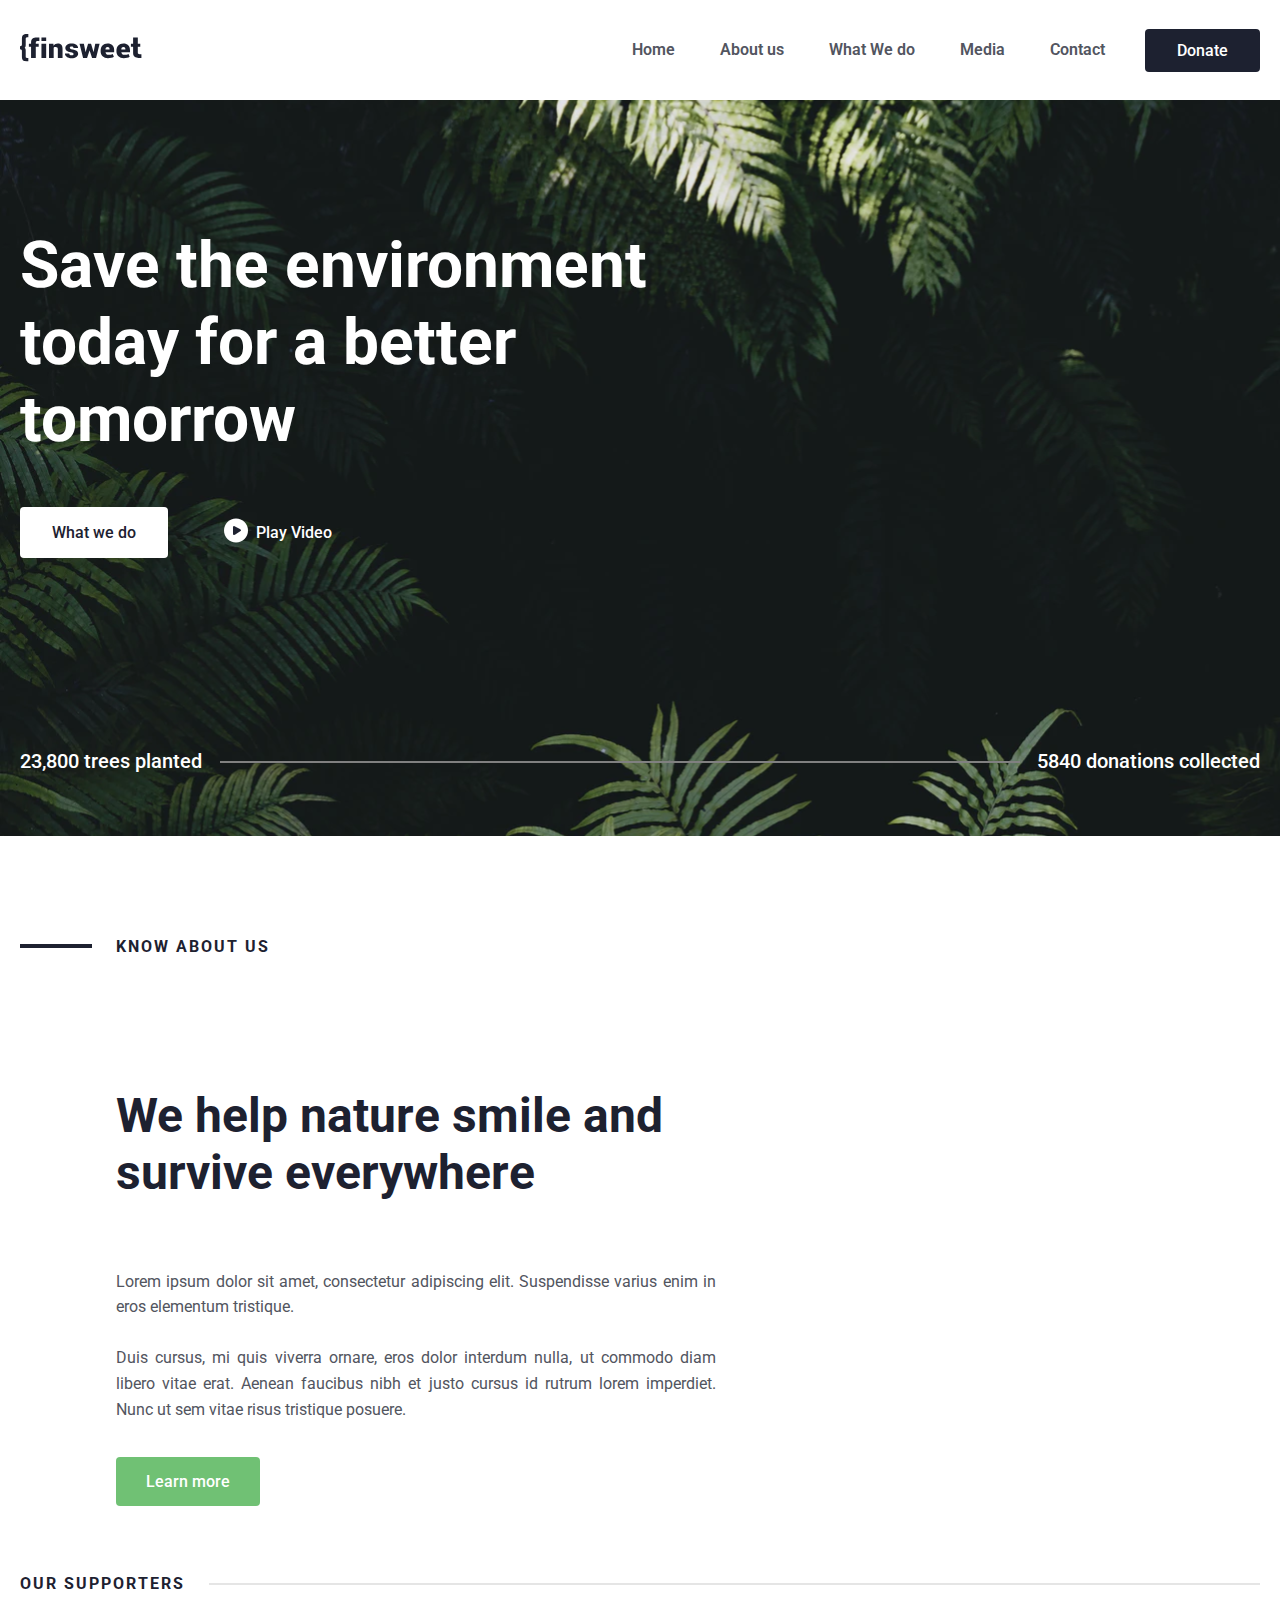
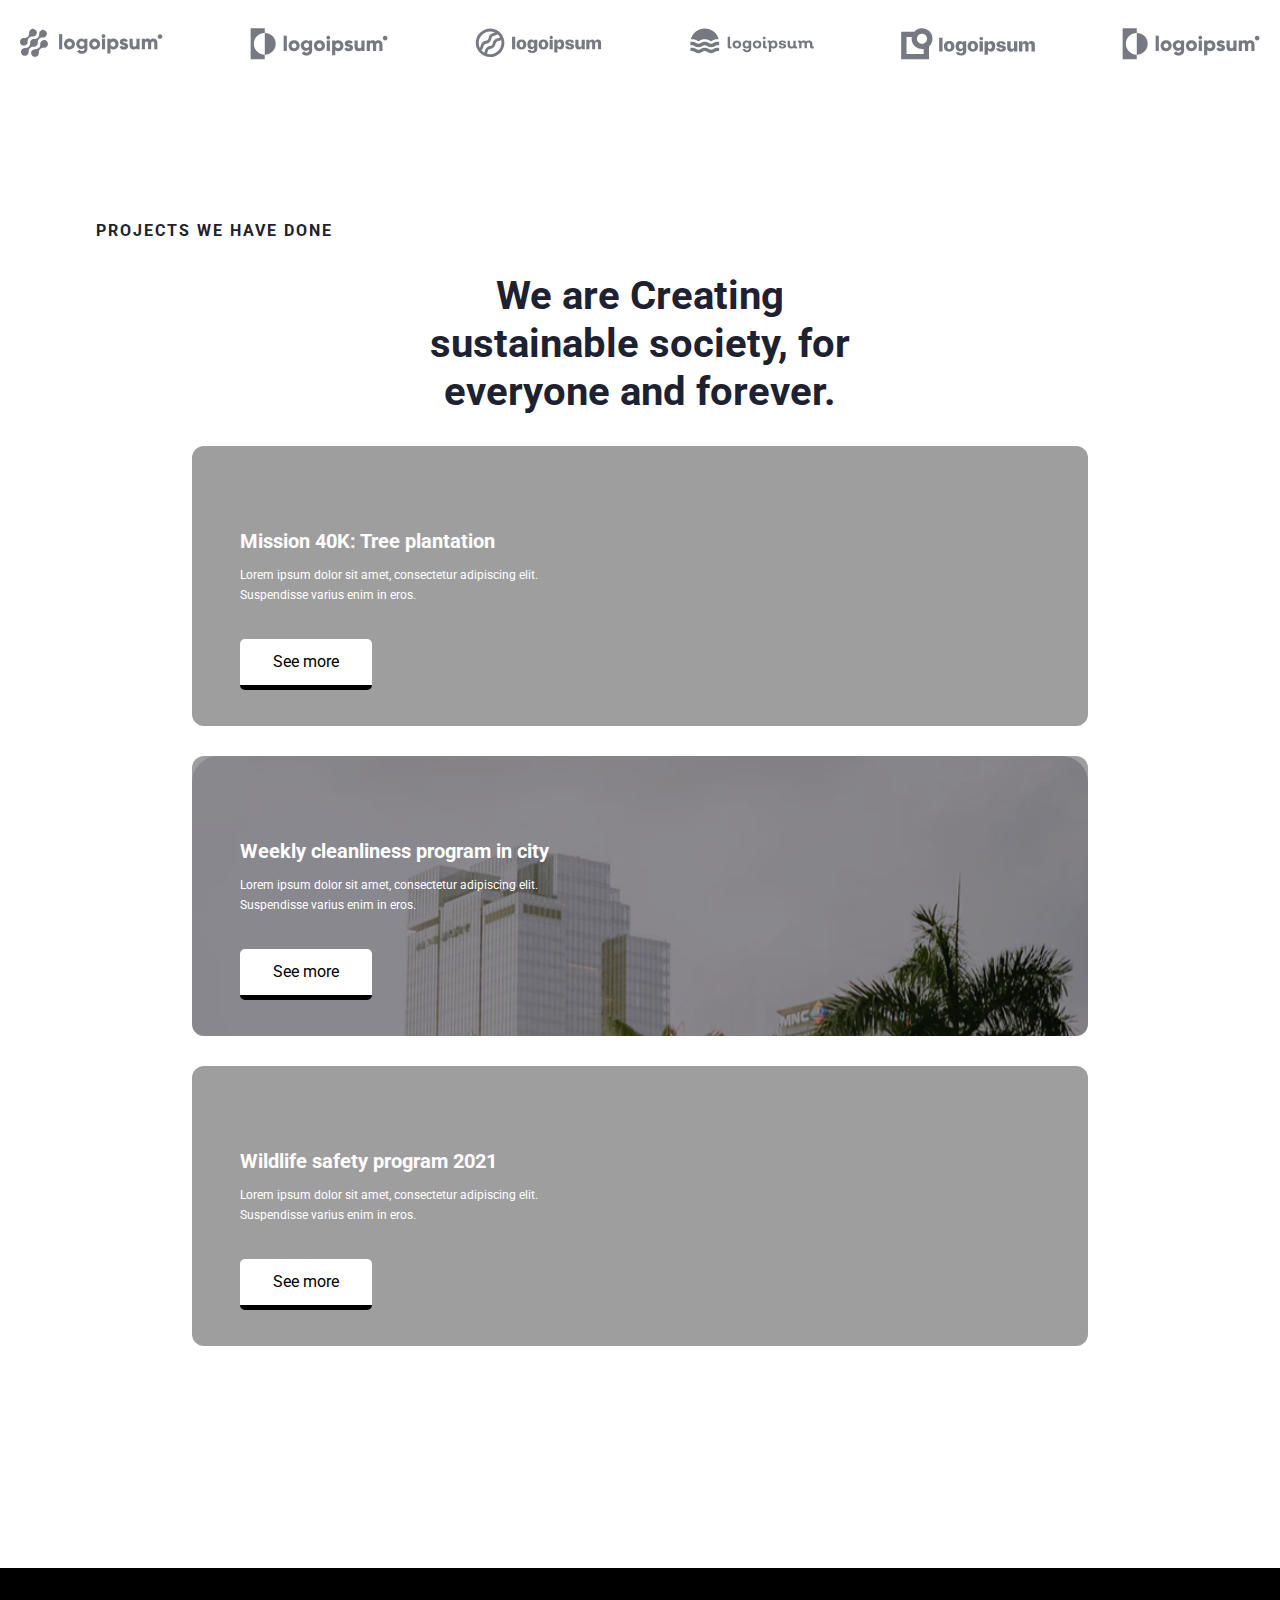
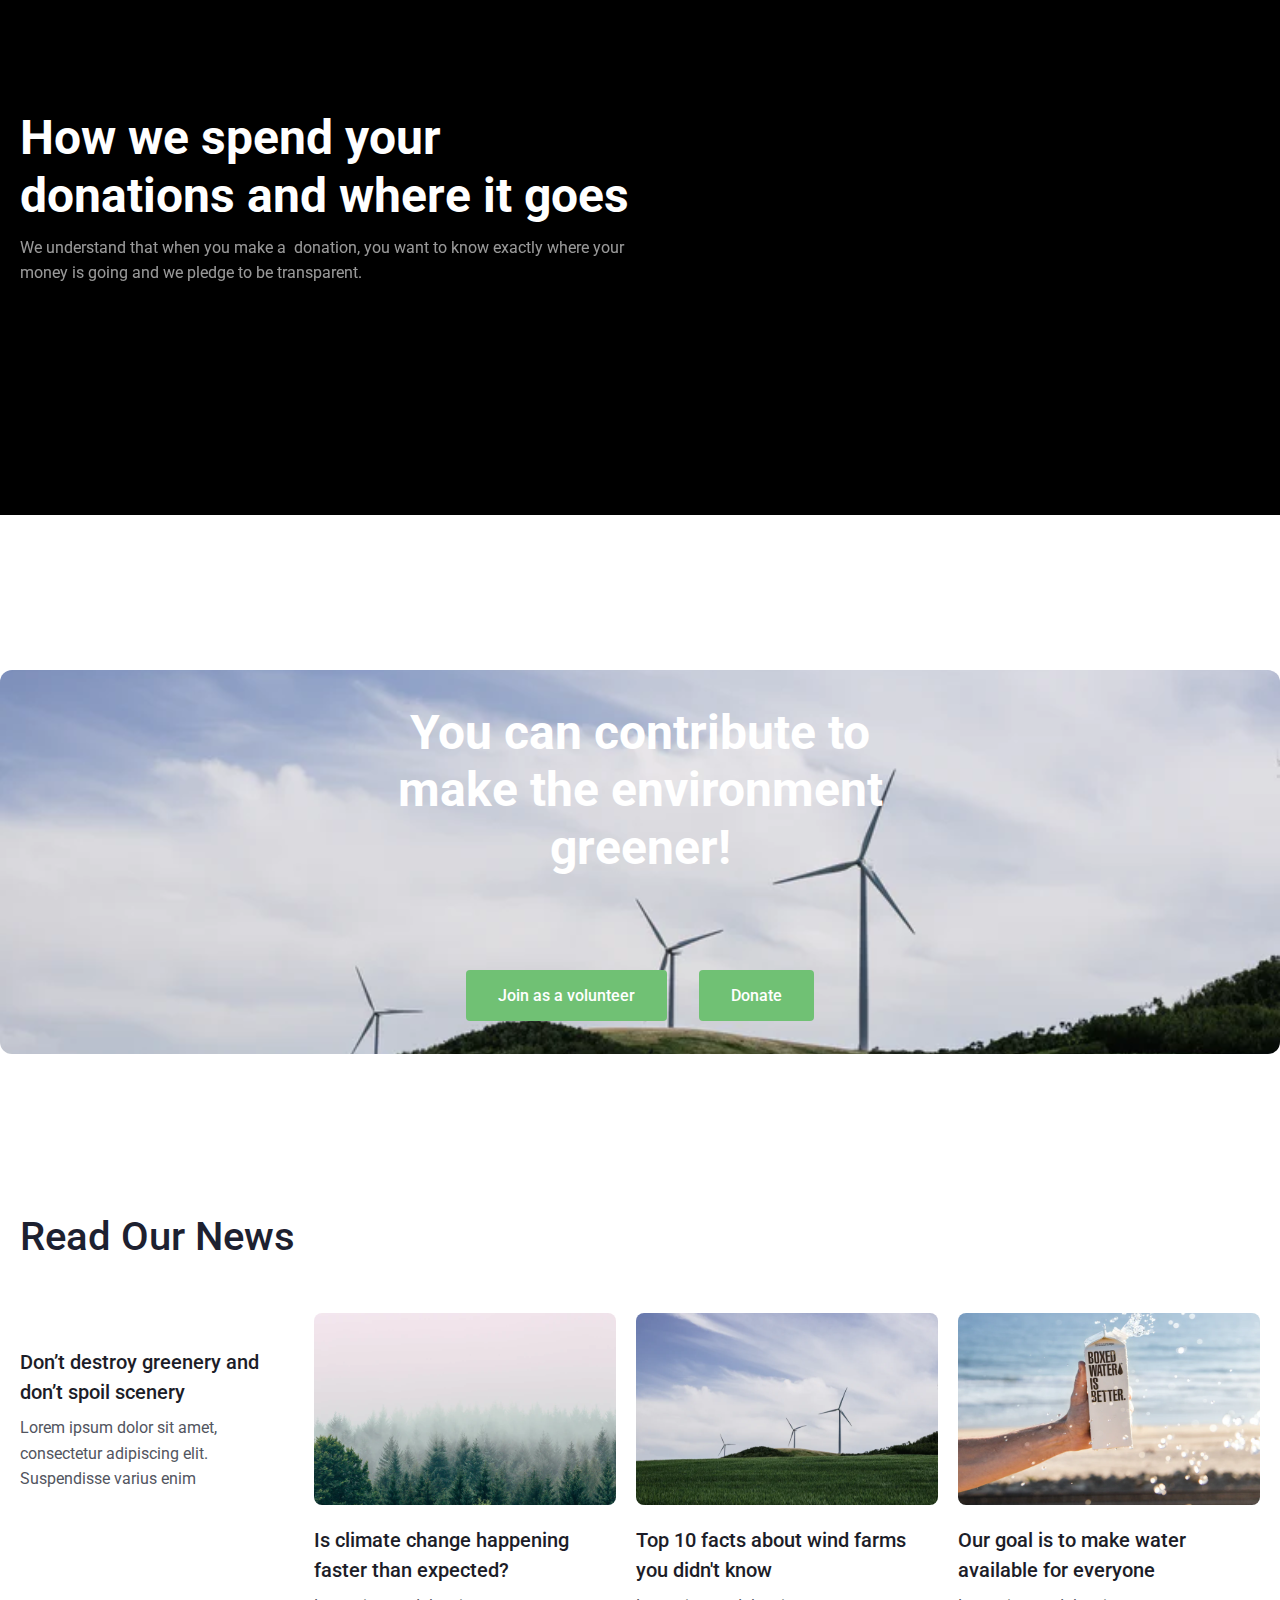
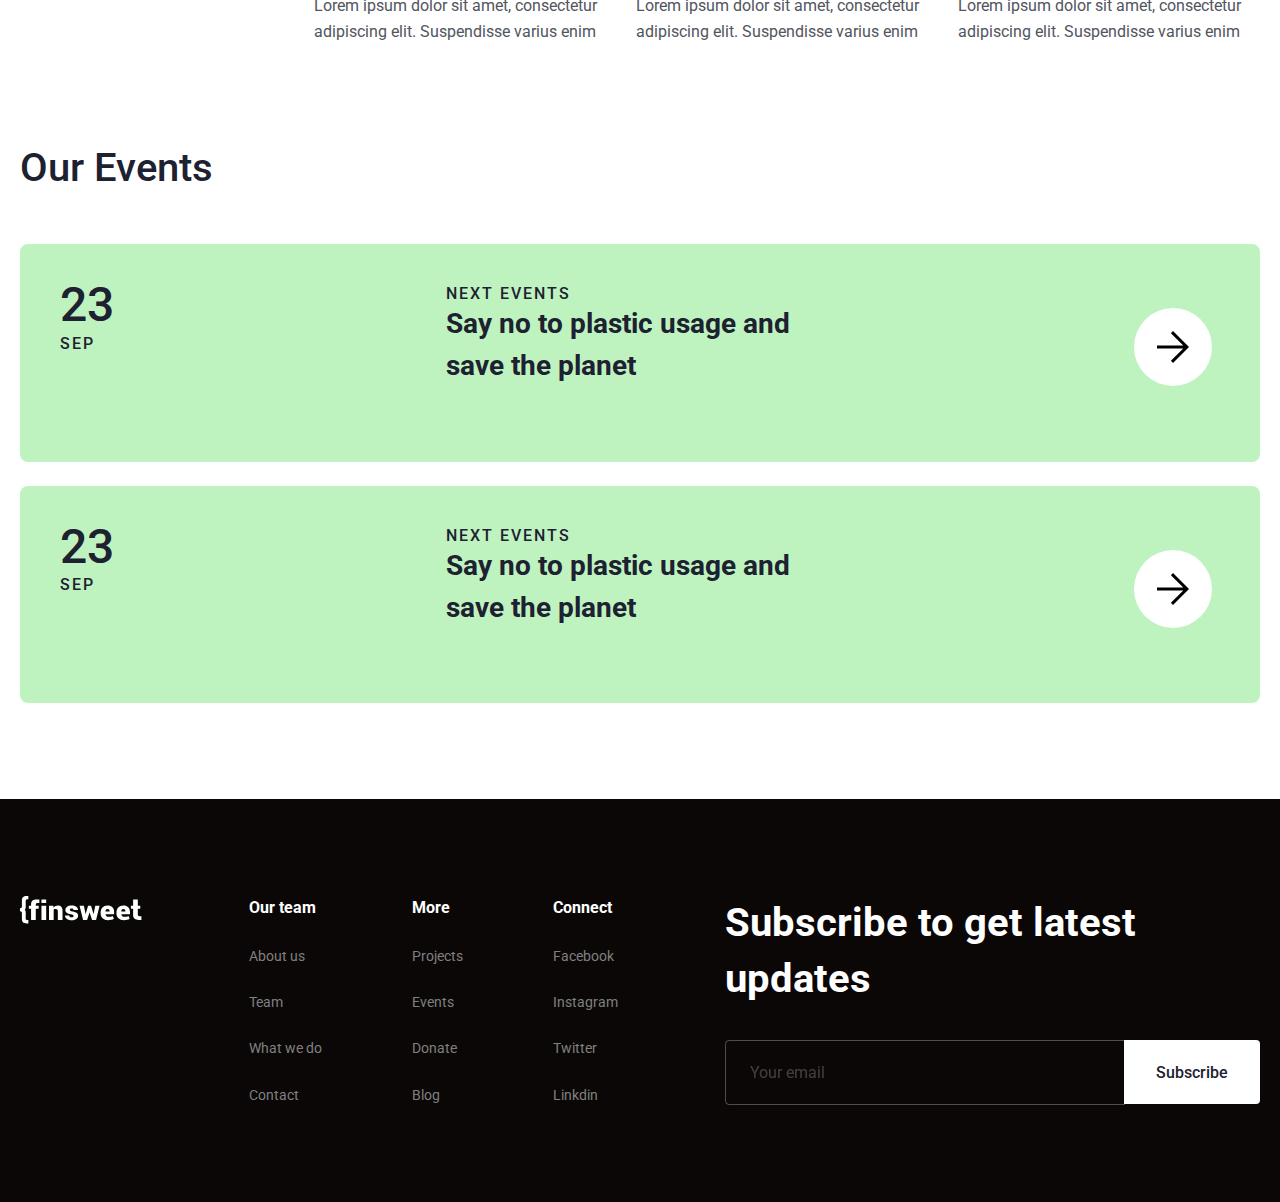
==== index.html @ 625ee437 "container qoshildi" ====
<!DOCTYPE html>
<html lang="en">
  <head>
    <meta charset="UTF-8" />
    <meta http-equiv="X-UA-Compatible" content="IE=edge" />
    <meta name="viewport" content="width=device-width, initial-scale=1.0" />
    <title>Document</title>
    <link rel="stylesheet" href="./css/global.css" />
  </head>
  <body>
    <!-- HEADER START -->
    <!-- NAVIGATION START -->
    <header id="navbar">
      <div class="container navbar--container">
        <div class="nav-left">
          <a href="#">
            <img src="images/home/Logo.svg" alt="" />
          </a>
        </div>
        <div class="nav-right">
          <ul class="menus" id="navbar-responsive">
            <li class="nav-item dropdown">
              <a href="#" class="nav-link">Home</a>
              <div class="dropdown-content-home">
                <ul class="dropdown-ul">
                  <li class="dropdown-li">
                    <a href="#" class="dropdown-link">Know about us</a>
                  </li>
                  <li class="dropdown-li">
                    <a href="#" class="dropdown-link">What we do</a>
                  </li>
                  <li class="dropdown-li">
                    <a href="#" class="dropdown-link">Read our news</a>
                  </li>
                  <li class="dropdown-li">
                    <a href="#" class="dropdown-link">Strategy</a>
                  </li>
                  <li class="dropdown-li">
                    <a href="#" class="dropdown-link">Our events</a>
                  </li>
                </ul>
              </div>
            </li>
            <li class="nav-item dropdownzz">
              <a href="#" class="nav-link">About us</a>
              <div class="dropdown-content-about">
                <ul class="dropdown-ul">
                  <li class="dropdown-li">
                    <a href="#" class="dropdown-link">Know about us</a>
                  </li>
                  <li class="dropdown-li">
                    <a href="#" class="dropdown-link">Recognitions</a>
                  </li>
                  <li class="dropdown-li">
                    <a href="#" class="dropdown-link">Meet our team</a>
                  </li>
                  <li class="dropdown-li">
                    <a href="#" class="dropdown-link">Read our news</a>
                  </li>
                  <li class="dropdown-li">
                    <a href="#" class="dropdown-link">Our events</a>
                  </li>
                </ul>
              </div>
            </li>
            <li class="nav-item dropdown">
              <a href="#" class="nav-link">What We do</a>
              <div class="dropdown-content-whatwedo">
                <ul class="dropdown-ul">
                  <li class="dropdown-li">
                    <a href="#" class="dropdown-link">Know about us</a>
                  </li>
                  <li class="dropdown-li">
                    <a href="#" class="dropdown-link">Environment</a>
                  </li>
                  <li class="dropdown-li">
                    <a href="#" class="dropdown-link">We have done</a>
                  </li>
                  <li class="dropdown-li">
                    <a href="#" class="dropdown-link">Read our news</a>
                  </li>
                  <li class="dropdown-li">
                    <a href="#" class="dropdown-link">Our events</a>
                  </li>
                </ul>
              </div>
            </li>
            <li class="nav-item dropdown">
              <a href="#" class="nav-link">Media</a>
              <div class="dropdown-content-media">
                <ul class="dropdown-ul">
                  <li class="dropdown-li">
                    <a href="#" class="dropdown-link">Know about us</a>
                  </li>
                  <li class="dropdown-li">
                    <a href="#" class="dropdown-link">Top news</a>
                  </li>
                  <li class="dropdown-li">
                    <a href="#" class="dropdown-link">Recent news</a>
                  </li>
                  <li class="dropdown-li">
                    <a href="#" class="dropdown-link">Strategy</a>
                  </li>
                  <li class="dropdown-li">
                    <a href="#" class="dropdown-link">Our events</a>
                  </li>
                </ul>
              </div>
            </li>
            <li class="nav-item dropdown">
              <a href="#" class="nav-link">Contact</a>
              <div class="dropdown-content-contact">
                <ul class="dropdown-ul">
                  <li class="dropdown-li">
                    <a href="#" class="dropdown-link">Lorem.</a>
                  </li>
                  <li class="dropdown-li">
                    <a href="#" class="dropdown-link">Lorem.</a>
                  </li>
                  <li class="dropdown-li">
                    <a href="#" class="dropdown-link">Lorem.</a>
                  </li>
                  <li class="dropdown-li">
                    <a href="#" class="dropdown-link">Lorem.</a>
                  </li>
                </ul>
              </div>
            </li>
            <button id="navbar-close">
              <img
                width="55px"
                src="./images/humburger/navbar-close.svg"
                alt=""
              />
            </button>
          </ul>
          <a href="#" class="nav_btn">Donate</a>
          <button id="navbar-open">
            <img width="40px" src="./images/humburger/humburger.svg" alt="" />
          </button>
        </div>
      </div>
    </header>
    <!-- NAVIGATION END -->
    <!-- HEADER END -->

    <!-- FIRST SECTIOIN START -->
    <section id="top_backround">
      <div class="container">
        <div class="top">
          <div class="top_title main_title">
            <h1>Save the environment today for a better tomorrow</h1>
            <div class="top__button">
              
                <a href="what-we-do.html" class="secondary_btn left_btn" >What we do</a>
              
              <div class="top__right__btn">
                <a href="#play_video"><img src="images/home/play.svg" alt="" /></a>
                <a href="#play_video">Play Video</a>
              </div>
            </div>
          </div>
        </div>
        <div class="top__bottom">
          <h1>23,800 trees planted</h1>
          <div class="bottom_line"></div>
          <h1>5840 donations collected</h1>
        </div>
      </div>
    </section>
    <!-- FIRST SECTIOIN END -->

    <!-- SECOND SECTION START -->
    <section class="section-2" >
      <div class="container sec2-container">
        <div class="know-about-us">
          <div class="know-about-us__content">
            <div class="line"></div>
            <div class="inside-content">
              <p class="top-title line_big">KNOW ABOUT US</p>
              <h1 class="h2_title">
                We help nature smile and survive everywhere
              </h1>
              <p class="lorem-p px_16">
                Lorem ipsum dolor sit amet, consectetur adipiscing elit.
                Suspendisse varius enim in eros elementum tristique.
                <br /><br />
                ‍Duis cursus, mi quis viverra ornare, eros dolor interdum nulla,
                ut commodo diam libero vitae erat. Aenean faucibus nibh et justo
                cursus id rutrum lorem imperdiet. Nunc ut sem vitae risus
                tristique posuere.
              </p>
              <a href="" class="learn-more secondary_btn">Learn more</a>
            </div>
          </div>
          <div class="know-about-us__video">
            <iframe 
              id="play_video"
              src="https://www.youtube.com/embed/AhP5Tg_BLIk"
              title="Amazon Wildlife In 4K - Animals That Call The Jungle Home | Amazon Rainforest | Relaxation Film"
              frameborder="0"
              allow="accelerometer; autoplay; clipboard-write; encrypted-media; gyroscope; picture-in-picture; web-share"
              allowfullscreen
            ></iframe>
          </div>
        </div>
        <div class="supporters">
          <div class="supporters-heading">
            <p class="top-title line_big">our Supporters</p>
            <div class="support-line">
              <div></div>
            </div>
          </div>
          <div class="brands">
            <svg
              width="143"
              height="29"
              viewBox="0 0 143 29"
              fill="none"
              xmlns="http://www.w3.org/2000/svg"
            >
              <g opacity="0.6">
                <path
                  d="M21.3558 13.1385C20.9581 13.5388 20.6535 14.022 20.4638 14.5536C20.274 15.0852 20.2038 15.6521 20.2581 16.2139L20.2392 16.195C20.295 16.8564 20.2058 17.5219 19.978 18.1453C19.7502 18.7686 19.3891 19.3346 18.92 19.8039C18.451 20.2733 17.8852 20.6345 17.2622 20.8624C16.6391 21.0904 15.9739 21.1796 15.3129 21.1237L15.3318 21.1426C14.5411 21.069 13.7469 21.2412 13.0576 21.6356C12.3683 22.0301 11.8173 22.6277 11.4799 23.3469C11.1424 24.0661 11.0349 24.872 11.172 25.6545C11.3091 26.4371 11.6841 27.1584 12.2459 27.7199C12.8076 28.2815 13.5289 28.656 14.3112 28.7924C15.0935 28.9289 15.8989 28.8206 16.6174 28.4823C17.336 28.1441 17.9328 27.5923 18.3264 26.9023C18.7201 26.2123 18.8914 25.4176 18.8171 24.6265L18.8371 24.6454C18.7813 23.9841 18.8704 23.3185 19.0982 22.6952C19.3261 22.0719 19.6871 21.5058 20.1562 21.0365C20.6253 20.5672 21.191 20.206 21.8141 19.978C22.4371 19.7501 23.1023 19.6609 23.7633 19.7167L23.7434 19.6978C24.3893 19.7559 25.0394 19.65 25.6335 19.3898C26.2276 19.1296 26.7464 18.7236 27.1419 18.2094C27.5373 17.6951 27.7967 17.0893 27.8958 16.4481C27.995 15.8069 27.9308 15.1511 27.7091 14.5413C27.4874 13.9316 27.1155 13.3877 26.6278 12.96C26.1401 12.5323 25.5524 12.2348 24.9192 12.0949C24.2859 11.955 23.6276 11.9773 23.0052 12.1597C22.3829 12.3421 21.8166 12.6788 21.359 13.1385H21.3558Z"
                  fill="#1D2130"
                />
                <path
                  d="M13.6137 18.6667L13.5938 18.6478C14.1556 18.7044 14.723 18.6354 15.2549 18.4458C15.7868 18.2562 16.2699 17.9507 16.6694 17.5513C17.0688 17.152 17.3745 16.6689 17.5645 16.1368C17.7544 15.6048 17.8238 15.0372 17.7676 14.4751L17.7875 14.494C17.7317 13.8326 17.8209 13.1671 18.0487 12.5438C18.2765 11.9204 18.6376 11.3544 19.1067 10.8851C19.5757 10.4158 20.1415 10.0545 20.7645 9.82658C21.3876 9.59863 22.0528 9.50945 22.7138 9.56528L22.6939 9.54638C23.4846 9.62068 24.2791 9.44911 24.9688 9.05509C25.6585 8.66106 26.21 8.06375 26.5479 7.34464C26.8859 6.62553 26.9939 5.81962 26.8572 5.03684C26.7205 4.25406 26.3458 3.53251 25.7842 2.97062C25.2226 2.40873 24.5014 2.03385 23.719 1.8971C22.9366 1.76036 22.1311 1.86842 21.4123 2.20654C20.6936 2.54466 20.0966 3.09638 19.7027 3.78644C19.3089 4.47651 19.1374 5.27132 19.2117 6.06248L19.1928 6.04253C19.2488 6.70391 19.1598 7.36955 18.932 7.99296C18.7042 8.61637 18.3432 9.18252 17.8741 9.65186C17.405 10.1212 16.8391 10.4824 16.216 10.7103C15.5929 10.9382 14.9276 11.0272 14.2665 10.9712L14.2854 10.9912C13.7236 10.9345 13.1562 11.0035 12.6243 11.1932C12.0924 11.3828 11.6093 11.6883 11.2098 12.0876C10.8104 12.4869 10.5047 12.9701 10.3147 13.5021C10.1248 14.0341 10.0554 14.6017 10.1116 15.1639L10.0927 15.145C10.1483 15.8063 10.0591 16.4718 9.83118 17.095C9.60328 17.7182 9.24222 18.2842 8.77319 18.7535C8.30416 19.2228 7.73844 19.584 7.11551 19.812C6.49258 20.04 5.82743 20.1293 5.16645 20.0737L5.18534 20.0926C4.39458 20.0183 3.60015 20.1899 2.91043 20.5839C2.2207 20.9779 1.66925 21.5752 1.3313 22.2943C0.993348 23.0134 0.885342 23.8193 1.02202 24.6021C1.15869 25.3849 1.53339 26.1064 2.09501 26.6683C2.65662 27.2302 3.37781 27.6051 4.16021 27.7419C4.94261 27.8786 5.74812 27.7705 6.46688 27.4324C7.18563 27.0943 7.78264 26.5426 8.17648 25.8525C8.57031 25.1625 8.74179 24.3676 8.66753 23.5765L8.68747 23.5954C8.63167 22.934 8.7208 22.2685 8.94864 21.6452C9.17647 21.0218 9.53753 20.4558 10.0066 19.9865C10.4757 19.5172 11.0415 19.1559 11.6645 18.928C12.2875 18.7 12.9527 18.6109 13.6137 18.6667Z"
                  fill="#1D2130"
                />
                <path
                  d="M6.58015 16.5594C6.97793 16.1591 7.28248 15.6759 7.47205 15.1443C7.66163 14.6126 7.73157 14.0457 7.67686 13.4839L7.6968 13.5028C7.64096 12.8413 7.73013 12.1755 7.95809 11.552C8.18605 10.9286 8.54729 10.3624 9.0166 9.89303C9.48591 9.42369 10.052 9.0625 10.6752 8.83469C11.2985 8.60689 11.964 8.51796 12.6252 8.57411L12.6052 8.55521C13.3957 8.6293 14.1898 8.45764 14.8792 8.06364C15.5686 7.66965 16.1198 7.07248 16.4575 6.3536C16.7953 5.63471 16.9032 4.82909 16.7665 4.04661C16.6299 3.26412 16.2553 2.54285 15.6939 1.98116C15.1325 1.41947 14.4115 1.04471 13.6294 0.907975C12.8473 0.77124 12.0421 0.879191 11.3236 1.21711C10.605 1.55502 10.0082 2.10645 9.61437 2.79619C9.22057 3.48594 9.049 4.28043 9.12305 5.07131L9.10416 5.05241C9.15996 5.71375 9.07083 6.37932 8.84299 7.00264C8.61516 7.62596 8.2541 8.19203 7.78503 8.66133C7.31596 9.13064 6.75017 9.49187 6.12715 9.71982C5.50413 9.94776 4.8389 10.0369 4.17788 9.98111L4.19677 10C3.55089 9.94206 2.90084 10.0482 2.30685 10.3085C1.71286 10.5688 1.19416 10.9749 0.79881 11.4892C0.403458 12.0034 0.144249 12.6092 0.0452039 13.2504C-0.0538415 13.8916 0.0104804 14.5474 0.23221 15.1571C0.453939 15.7668 0.825902 16.3106 1.31363 16.7382C1.80136 17.1658 2.38907 17.4633 3.0223 17.6031C3.65553 17.7429 4.3138 17.7206 4.9361 17.5381C5.55841 17.3557 6.12461 17.019 6.58225 16.5594H6.58015Z"
                  fill="#1D2130"
                />
                <path
                  d="M39.09 6.08663H42.2069V21.2623H39.09V6.08663Z"
                  fill="#1D2130"
                />
                <path
                  d="M43.9722 16.0658C43.9678 14.9753 44.2871 13.9079 44.8895 12.999C45.4919 12.0901 46.3504 11.3806 47.3562 10.9602C48.362 10.5398 49.4699 10.4276 50.5395 10.6376C51.6092 10.8477 52.5924 11.3707 53.3648 12.1403C54.1371 12.9099 54.6637 13.8915 54.878 14.9608C55.0923 16.0301 54.9845 17.139 54.5684 18.147C54.1522 19.155 53.4465 20.0167 52.5404 20.6231C51.6344 21.2295 50.5689 21.5531 49.4788 21.5531C48.7553 21.5614 48.0373 21.4253 47.3669 21.1527C46.6965 20.8801 46.0872 20.4766 45.5745 19.9657C45.0618 19.4548 44.656 18.8468 44.3809 18.1772C44.1058 17.5076 43.9668 16.7898 43.9722 16.0658ZM51.8685 16.0658C51.8555 15.5958 51.7043 15.1399 51.4338 14.7554C51.1633 14.3708 50.7854 14.0746 50.3475 13.9036C49.9096 13.7327 49.4311 13.6948 48.9718 13.7945C48.5124 13.8942 48.0927 14.1272 47.7649 14.4643C47.4372 14.8014 47.2161 15.2276 47.1292 15.6898C47.0423 16.152 47.0935 16.6295 47.2764 17.0627C47.4593 17.4959 47.7657 17.8655 48.1575 18.1254C48.5492 18.3853 49.0088 18.5239 49.4788 18.5239C49.8007 18.5325 50.1209 18.4743 50.4192 18.3529C50.7175 18.2315 50.9874 18.0496 51.2119 17.8187C51.4364 17.5877 51.6107 17.3127 51.7237 17.0111C51.8367 16.7094 51.886 16.3875 51.8685 16.0658Z"
                  fill="#1D2130"
                />
                <path
                  d="M67.4082 10.8684V20.7384C67.4082 24.2307 64.6858 25.707 61.9225 25.707C60.9496 25.7798 59.9754 25.5832 59.1068 25.1387C58.2382 24.6941 57.5087 24.0189 56.9983 23.187L59.6577 21.6487C59.8722 22.0824 60.214 22.4401 60.6373 22.6741C61.0606 22.9081 61.5453 23.0072 62.0264 22.9581C62.3339 23.0007 62.647 22.9736 62.9427 22.8788C63.2383 22.784 63.5088 22.6239 63.7342 22.4104C63.9596 22.1968 64.1342 21.9353 64.2449 21.6452C64.3557 21.355 64.3998 21.0437 64.3741 20.7342V19.7839C64.0091 20.2307 63.5445 20.5857 63.0176 20.8204C62.4907 21.0551 61.9161 21.1629 61.34 21.1353C59.9692 21.092 58.669 20.5168 57.7146 19.5313C56.7602 18.5459 56.2265 17.2275 56.2265 15.8553C56.2265 14.4831 56.7602 13.1648 57.7146 12.1793C58.669 11.1939 59.9692 10.6187 61.34 10.5754C61.9161 10.5477 62.4907 10.6556 63.0176 10.8903C63.5445 11.1249 64.0091 11.4799 64.3741 11.9268V10.8663L67.4082 10.8684ZM64.3751 15.8569C64.3961 15.3543 64.2662 14.857 64.0023 14.4289C63.7383 14.0008 63.3523 13.6615 62.894 13.4547C62.4357 13.2479 61.926 13.1831 61.4306 13.2686C60.9351 13.354 60.4766 13.5859 60.1139 13.9343C59.7513 14.2827 59.5012 14.7317 59.3958 15.2236C59.2904 15.7154 59.3345 16.2276 59.5225 16.6941C59.7105 17.1606 60.0337 17.5602 60.4506 17.8414C60.8674 18.1226 61.3589 18.2725 61.8616 18.2719C62.1891 18.2948 62.5178 18.2488 62.8264 18.1368C63.1351 18.0249 63.4169 17.8495 63.6536 17.622C63.8904 17.3945 64.077 17.1199 64.2012 16.8159C64.3255 16.5119 64.3847 16.1852 64.3751 15.8569Z"
                  fill="#1D2130"
                />
                <path
                  d="M69.1734 16.0658C69.169 14.9753 69.4882 13.9079 70.0907 12.999C70.6931 12.0901 71.5516 11.3806 72.5574 10.9602C73.5632 10.5398 74.6711 10.4276 75.7407 10.6376C76.8103 10.8477 77.7936 11.3707 78.5659 12.1403C79.3382 12.9099 79.8649 13.8915 80.0792 14.9608C80.2934 16.0301 80.1857 17.139 79.7695 18.147C79.3534 19.155 78.6476 20.0167 77.7416 20.6231C76.8356 21.2295 75.77 21.5531 74.68 21.5531C73.9564 21.5614 73.2385 21.4253 72.5681 21.1527C71.8977 20.8801 71.2884 20.4766 70.7757 19.9657C70.263 19.4548 69.8572 18.8468 69.5821 18.1772C69.307 17.5076 69.168 16.7898 69.1734 16.0658ZM77.0697 16.0658C77.0567 15.5958 76.9055 15.1399 76.6349 14.7554C76.3644 14.3708 75.9866 14.0746 75.5487 13.9036C75.1108 13.7327 74.6323 13.6948 74.1729 13.7945C73.7136 13.8942 73.2938 14.1272 72.9661 14.4643C72.6384 14.8014 72.4172 15.2276 72.3303 15.6898C72.2435 16.152 72.2946 16.6295 72.4775 17.0627C72.6604 17.4959 72.9669 17.8655 73.3586 18.1254C73.7504 18.3853 74.21 18.5239 74.68 18.5239C75.0019 18.5325 75.3221 18.4743 75.6204 18.3529C75.9187 18.2315 76.1886 18.0496 76.4131 17.8187C76.6376 17.5877 76.8119 17.3127 76.9249 17.0111C77.0379 16.7094 77.0872 16.3875 77.0697 16.0658Z"
                  fill="#1D2130"
                />
                <path
                  d="M81.6402 8.08269C81.6402 7.71262 81.7499 7.35086 81.9554 7.04316C82.1608 6.73546 82.4529 6.49563 82.7947 6.35402C83.1364 6.2124 83.5124 6.17534 83.8752 6.24754C84.238 6.31974 84.5712 6.49794 84.8328 6.75962C85.0943 7.0213 85.2724 7.3547 85.3446 7.71765C85.4168 8.08061 85.3797 8.45683 85.2382 8.79873C85.0966 9.14063 84.8569 9.43285 84.5494 9.63845C84.2418 9.84405 83.8802 9.95379 83.5103 9.95379C83.0159 9.94887 82.543 9.75015 82.1934 9.40031C81.8437 9.05048 81.6451 8.57741 81.6402 8.08269ZM81.955 10.8683H85.073V21.2633H81.9508L81.955 10.8683Z"
                  fill="#1D2130"
                />
                <path
                  d="M98.5317 16.0658C98.5677 16.7528 98.4676 17.4402 98.2372 18.0883C98.0068 18.7365 97.6506 19.3327 97.1891 19.8427C96.7275 20.3526 96.1698 20.7662 95.548 21.0598C94.9261 21.3533 94.2524 21.521 93.5655 21.5531C92.9879 21.5847 92.4105 21.4872 91.8752 21.2678C91.3399 21.0484 90.8601 20.7126 90.4706 20.2847V25.4203H87.3536V10.8683H90.4706V11.8448C90.8603 11.4172 91.3401 11.0817 91.8754 10.8625C92.4107 10.6433 92.988 10.546 93.5655 10.5775C94.2525 10.6095 94.9264 10.7771 95.5484 11.0706C96.1704 11.3642 96.7282 11.7779 97.1898 12.288C97.6513 12.7981 98.0075 13.3945 98.2378 14.0429C98.4681 14.6912 98.568 15.3787 98.5317 16.0658ZM95.4147 16.0658C95.4025 15.5793 95.2472 15.1072 94.9682 14.7086C94.6891 14.31 94.2988 14.0026 93.846 13.8249C93.3932 13.6471 92.898 13.607 92.4225 13.7094C91.947 13.8118 91.5122 14.0523 91.1727 14.4007C90.8331 14.7491 90.6037 15.19 90.5134 15.6681C90.423 16.1463 90.4756 16.6405 90.6646 17.0889C90.8536 17.5374 91.1705 17.92 91.5758 18.1891C91.9811 18.4582 92.4568 18.6016 92.9432 18.6016C93.2771 18.6164 93.6104 18.5605 93.9212 18.4375C94.232 18.3145 94.5133 18.1271 94.7467 17.8877C94.9801 17.6482 95.1602 17.3621 95.2753 17.0482C95.3905 16.7342 95.438 16.3994 95.4147 16.0658Z"
                  fill="#1D2130"
                />
                <path
                  d="M108.15 18.1438C108.15 20.5347 106.073 21.5532 103.829 21.5532C102.923 21.6353 102.012 21.4435 101.216 21.0025C100.42 20.5615 99.7736 19.8916 99.3618 19.0794L102.062 17.5411C102.171 17.9165 102.406 18.2431 102.727 18.4663C103.048 18.6895 103.435 18.7958 103.825 18.7675C104.572 18.7675 104.947 18.5386 104.947 18.1239C104.947 16.9794 99.8351 17.5831 99.8351 13.9869C99.8351 11.7199 101.747 10.5775 103.908 10.5775C104.72 10.5518 105.525 10.7446 106.237 11.1357C106.95 11.5269 107.544 12.1021 107.959 12.8014L105.3 14.2357C105.183 13.9634 104.989 13.7315 104.742 13.5689C104.494 13.4062 104.204 13.3201 103.908 13.3212C103.368 13.3212 103.035 13.5312 103.035 13.9029C103.039 15.0883 108.15 14.2977 108.15 18.1438Z"
                  fill="#1D2130"
                />
                <path
                  d="M119.536 10.8684V21.2634H116.419V20.2858C116.059 20.7172 115.603 21.057 115.087 21.2775C114.57 21.498 114.009 21.5928 113.449 21.5542C111.35 21.5542 109.566 20.058 109.566 17.2492V10.8684H112.683V16.7925C112.657 17.04 112.685 17.2903 112.765 17.5259C112.846 17.7615 112.977 17.9767 113.149 18.1566C113.321 18.3365 113.53 18.4767 113.761 18.5675C113.993 18.6583 114.242 18.6976 114.49 18.6825C115.633 18.6825 116.422 18.0178 116.422 16.5415V10.8715L119.536 10.8684Z"
                  fill="#1D2130"
                />
                <path
                  d="M137.409 14.8805V21.2624H134.292V15.1503C134.292 14.1108 133.793 13.4462 132.796 13.4462C131.757 13.4462 131.175 14.1738 131.175 15.4002V21.2624H128.059V15.1503C128.059 14.1108 127.56 13.4462 126.562 13.4462C125.523 13.4462 124.942 14.1738 124.942 15.4002V21.2624H121.825V10.8674H124.942V11.8229C125.265 11.3989 125.689 11.0628 126.176 10.8451C126.662 10.6274 127.195 10.535 127.726 10.5765C128.26 10.5504 128.791 10.663 129.268 10.9033C129.744 11.1436 130.151 11.5035 130.448 11.9478C130.793 11.483 131.25 11.1134 131.777 10.8736C132.304 10.6338 132.884 10.5316 133.461 10.5765C135.846 10.5776 137.409 12.2817 137.409 14.8805Z"
                  fill="#1D2130"
                />
                <path
                  d="M140.045 10.8043C141.323 10.8043 142.358 9.76822 142.358 8.49013C142.358 7.21203 141.323 6.17593 140.045 6.17593C138.768 6.17593 137.732 7.21203 137.732 8.49013C137.732 9.76822 138.768 10.8043 140.045 10.8043Z"
                  fill="#1D2130"
                />
              </g>
            </svg>

            <svg
              width="138"
              height="32"
              viewBox="0 0 138 32"
              fill="none"
              xmlns="http://www.w3.org/2000/svg"
            >
              <g opacity="0.6">
                <path
                  d="M33.6484 7.63501H36.8138V22.952H33.6484V7.63501Z"
                  fill="#1D2130"
                />
                <path
                  d="M38.5864 17.705C38.5864 16.603 38.9121 15.5258 39.5222 14.61C40.1322 13.6941 40.9992 12.9809 42.0133 12.5606C43.0273 12.1404 44.1427 12.032 45.2181 12.2494C46.2935 12.4667 47.2804 12.9999 48.0538 13.7813C48.8272 14.5628 49.3523 15.5573 49.5625 16.6389C49.7726 17.7205 49.6584 18.8405 49.2343 19.8568C48.8102 20.8731 48.0952 21.74 47.1801 22.3476C46.265 22.9553 45.191 23.2763 44.0941 23.27C43.3665 23.2757 42.6452 23.1354 41.9723 22.8574C41.2994 22.5793 40.6886 22.1691 40.1756 21.6508C39.6626 21.1325 39.2578 20.5165 38.9849 19.8389C38.712 19.1613 38.5765 18.4359 38.5864 17.705ZM46.5208 17.705C46.5084 17.2299 46.3568 16.769 46.085 16.3801C45.8132 15.9911 45.4333 15.6912 44.9928 15.518C44.5522 15.3448 44.0706 15.3059 43.6082 15.4062C43.1458 15.5066 42.7231 15.7416 42.393 16.082C42.0629 16.4224 41.8399 16.853 41.7521 17.32C41.6643 17.787 41.7155 18.2696 41.8993 18.7076C42.0831 19.1455 42.3913 19.5192 42.7855 19.7821C43.1796 20.0449 43.6421 20.1852 44.1152 20.1854C44.4372 20.1917 44.7572 20.1312 45.0549 20.0077C45.3527 19.8841 45.6219 19.7002 45.8457 19.4674C46.0695 19.2346 46.243 18.958 46.3556 18.6547C46.4681 18.3515 46.5172 18.0282 46.4997 17.705H46.5208Z"
                  fill="#1D2130"
                />
                <path
                  d="M62.126 12.458V22.4326C62.126 25.9518 59.3827 27.4464 56.6077 27.4464C55.629 27.5271 54.6472 27.3317 53.7729 26.8823C52.8987 26.4328 52.1666 25.7471 51.6593 24.9024L54.3287 23.3548C54.545 23.793 54.8891 24.1545 55.3151 24.3912C55.7411 24.6279 56.2288 24.7286 56.7133 24.6798C57.0218 24.718 57.335 24.6872 57.6304 24.5896C57.9258 24.4921 58.196 24.3302 58.4218 24.1154C58.6477 23.9007 58.8235 23.6385 58.9367 23.3476C59.0499 23.0567 59.0977 22.7442 59.0767 22.4326V21.468C58.7084 21.9167 58.241 22.2729 57.7117 22.5084C57.1824 22.7439 56.6057 22.8523 56.0274 22.8248C54.6283 22.8248 53.2864 22.2664 52.297 21.2725C51.3077 20.2785 50.7519 18.9305 50.7519 17.5248C50.7519 16.1192 51.3077 14.7711 52.297 13.7771C53.2864 12.7832 54.6283 12.2248 56.0274 12.2248C56.6057 12.1973 57.1824 12.3057 57.7117 12.5412C58.241 12.7767 58.7084 13.1329 59.0767 13.5816V12.5216L62.126 12.458ZM59.0767 17.493C59.0978 16.9859 58.9673 16.484 58.7022 16.0519C58.437 15.6199 58.0493 15.2774 57.5888 15.0685C57.1284 14.8596 56.6162 14.7938 56.1183 14.8797C55.6203 14.9655 55.1593 15.1991 54.7945 15.5503C54.4298 15.9015 54.1779 16.3542 54.0713 16.8504C53.9648 17.3466 54.0084 17.8634 54.1965 18.3345C54.3847 18.8055 54.7088 19.2093 55.1272 19.4938C55.5456 19.7783 56.0392 19.9306 56.5444 19.931C56.8741 19.9549 57.2051 19.909 57.516 19.7963C57.827 19.6837 58.1109 19.5068 58.3496 19.277C58.5882 19.0473 58.7762 18.7698 58.9015 18.4625C59.0267 18.1552 59.0864 17.8249 59.0767 17.493Z"
                  fill="#1D2130"
                />
                <path
                  d="M63.9091 17.705C63.9091 16.6039 64.2342 15.5275 64.8434 14.6121C65.4525 13.6968 66.3183 12.9835 67.3311 12.5626C68.3439 12.1417 69.4582 12.0321 70.533 12.2477C71.6078 12.4633 72.5948 12.9944 73.3691 13.7737C74.1433 14.5531 74.6701 15.5456 74.8826 16.6258C75.0952 17.706 74.984 18.8253 74.5631 19.842C74.1422 20.8587 73.4306 21.7271 72.5183 22.3373C71.6059 22.9475 70.5339 23.2721 69.4379 23.27C68.709 23.2771 67.986 23.1379 67.3113 22.8606C66.6367 22.5834 66.0239 22.1735 65.5089 21.6552C64.994 21.1369 64.5872 20.5205 64.3125 19.8422C64.0378 19.1639 63.9006 18.4373 63.9091 17.705ZM71.8435 17.705C71.8311 17.2295 71.6792 16.7682 71.4069 16.379C71.1347 15.9898 70.7541 15.69 70.313 15.5171C69.8719 15.3442 69.3898 15.3059 68.9271 15.4071C68.4644 15.5083 68.0417 15.7444 67.712 16.0858C67.3823 16.4273 67.1603 16.8589 67.0737 17.3265C66.987 17.7942 67.0397 18.2772 67.2251 18.7149C67.4105 19.1526 67.7204 19.5257 68.1159 19.7872C68.5114 20.0488 68.9749 20.1873 69.4484 20.1854C69.7705 20.1917 70.0904 20.1312 70.3882 20.0077C70.686 19.8841 70.9551 19.7002 71.1789 19.4674C71.4027 19.2346 71.5763 18.958 71.6889 18.6547C71.8014 18.3515 71.8505 18.0282 71.833 17.705H71.8435Z"
                  fill="#1D2130"
                />
                <path
                  d="M76.4333 9.64896C76.4333 9.27578 76.5435 8.91099 76.7499 8.6007C76.9562 8.29042 77.2496 8.04859 77.5927 7.90578C77.9359 7.76297 78.3135 7.72561 78.6778 7.79841C79.0422 7.87121 79.3768 8.05091 79.6395 8.31479C79.9021 8.57866 80.081 8.91486 80.1535 9.28086C80.2259 9.64686 80.1887 10.0262 80.0466 10.371C79.9044 10.7158 79.6637 11.0104 79.3549 11.2178C79.046 11.4251 78.6829 11.5358 78.3114 11.5358C77.815 11.5302 77.3405 11.3297 76.9895 10.977C76.6385 10.6244 76.4388 10.1477 76.4333 9.64896ZM76.7393 12.458H79.9047V22.952H76.7393V12.458Z"
                  fill="#1D2130"
                />
                <path
                  d="M93.4523 17.705C93.4878 18.4029 93.3855 19.101 93.1514 19.7591C92.9173 20.4171 92.556 21.0222 92.0882 21.5394C91.6204 22.0566 91.0555 22.4758 90.4258 22.7728C89.7962 23.0698 89.1143 23.2388 88.4194 23.27C87.8297 23.3094 87.2388 23.2146 86.6907 22.9925C86.1426 22.7704 85.6515 22.4268 85.2541 21.9874V27.1708H82.0887V12.458H85.2541V13.4438C85.652 13.0057 86.1435 12.6637 86.6916 12.4435C87.2398 12.2232 87.8305 12.1303 88.4194 12.1718C89.1115 12.2031 89.7907 12.3711 90.4182 12.6661C91.0457 12.9611 91.6092 13.3774 92.0765 13.8912C92.5439 14.4051 92.9059 15.0063 93.142 15.6607C93.378 16.3151 93.4835 17.0097 93.4523 17.705ZM90.2869 17.705C90.2745 17.2127 90.1176 16.7351 89.8361 16.3319C89.5546 15.9287 89.1608 15.618 88.7043 15.4387C88.2477 15.2594 87.7486 15.2195 87.2696 15.324C86.7905 15.4284 86.3528 15.6726 86.0113 16.0259C85.6698 16.3792 85.4397 16.8259 85.3498 17.3101C85.2599 17.7942 85.3143 18.2942 85.5061 18.7474C85.6979 19.2006 86.0186 19.5869 86.428 19.8578C86.8374 20.1287 87.3172 20.2722 87.8074 20.2702C88.1432 20.2845 88.4782 20.2274 88.7904 20.1025C89.1027 19.9777 89.3851 19.7879 89.6192 19.5457C89.8533 19.3035 90.0339 19.0143 90.1489 18.6971C90.264 18.3799 90.311 18.0418 90.2869 17.705Z"
                  fill="#1D2130"
                />
                <path
                  d="M103.085 19.8038C103.085 22.2206 100.975 23.2488 98.7384 23.2488C97.8261 23.3313 96.9101 23.137 96.1088 22.6911C95.3076 22.2451 94.6578 21.568 94.2436 20.7472L96.9658 19.1996C97.0736 19.5778 97.3075 19.9074 97.6282 20.1331C97.949 20.3589 98.3372 20.4671 98.7278 20.4398C99.477 20.4398 99.8568 20.2066 99.8568 19.7826C99.8568 18.6272 94.7184 19.242 94.7184 15.6062C94.7184 13.3166 96.6387 12.1718 98.8123 12.1718C99.6385 12.1346 100.459 12.3229 101.187 12.7167C101.916 13.1105 102.524 13.6951 102.948 14.4084L100.226 15.85C100.106 15.5765 99.9093 15.3439 99.6603 15.1803C99.4113 15.0166 99.1204 14.9289 98.8228 14.9278C98.2741 14.9278 97.9471 15.1398 97.9471 15.5108C97.9471 16.7192 103.085 15.9242 103.085 19.8038Z"
                  fill="#1D2130"
                />
                <path
                  d="M114.554 12.458V22.952H111.389V21.9662C111.03 22.4026 110.573 22.7479 110.056 22.9744C109.539 23.2009 108.977 23.3022 108.414 23.27C106.303 23.27 104.499 21.7542 104.499 18.924V12.458H107.665V18.447C107.64 18.6974 107.669 18.9503 107.751 19.1881C107.833 19.4259 107.965 19.643 108.139 19.8244C108.312 20.0058 108.523 20.1472 108.756 20.2388C108.99 20.3304 109.24 20.3701 109.49 20.355C110.629 20.355 111.431 19.6766 111.431 18.235V12.458H114.554Z"
                  fill="#1D2130"
                />
                <path
                  d="M132.491 16.5072V22.952H129.326V16.7828C129.326 15.7228 128.83 15.0656 127.828 15.0656C126.825 15.0656 126.192 15.797 126.192 17.0372V22.952H123.027V16.7828C123.027 15.7228 122.531 15.0656 121.529 15.0656C120.526 15.0656 119.893 15.797 119.893 17.0372V22.952H116.728V12.458H119.893V13.4226C120.221 12.9964 120.649 12.6589 121.139 12.4406C121.629 12.2222 122.166 12.1298 122.7 12.1718C123.235 12.1437 123.769 12.256 124.248 12.4976C124.727 12.7392 125.135 13.1018 125.433 13.5498C125.78 13.0817 126.241 12.7098 126.77 12.4689C127.3 12.2279 127.881 12.1257 128.461 12.1718C130.93 12.1718 132.491 13.889 132.491 16.5072Z"
                  fill="#1D2130"
                />
                <path
                  d="M14.7936 4.87902V0.374023H0.655029V31.326H14.7936V26.821C11.8973 26.821 9.11962 25.6651 7.07165 23.6077C5.02367 21.5502 3.87313 18.7597 3.87313 15.85C3.87313 12.9403 5.02367 10.1498 7.07165 8.09235C9.11962 6.03489 11.8973 4.87902 14.7936 4.87902Z"
                  fill="#1D2130"
                />
                <path
                  d="M14.7936 4.87902V26.821C17.6898 26.821 20.4674 25.6652 22.5154 23.6077C24.5634 21.5502 25.7139 18.7597 25.7139 15.85C25.7139 12.9403 24.5634 10.1498 22.5154 8.09236C20.4674 6.03489 17.6898 4.87902 14.7936 4.87902Z"
                  fill="#1D2130"
                />
                <path
                  d="M135.15 12.3944C136.432 12.3944 137.472 11.3503 137.472 10.0624C137.472 8.77447 136.432 7.73039 135.15 7.73039C133.868 7.73039 132.829 8.77447 132.829 10.0624C132.829 11.3503 133.868 12.3944 135.15 12.3944Z"
                  fill="#1D2130"
                />
              </g>
            </svg>

            <svg
              width="127"
              height="30"
              viewBox="0 0 127 30"
              fill="none"
              xmlns="http://www.w3.org/2000/svg"
            >
              <g opacity="0.6">
                <path
                  d="M37.0633 8.63463H40.2286V21.3711H37.0633V8.63463ZM41.4842 16.5621C41.4842 13.4121 43.4256 11.5326 46.4222 11.5326C49.4187 11.5326 51.3601 13.4121 51.3601 16.5621C51.3601 19.7121 49.4609 21.6021 46.4222 21.6021C43.3834 21.6021 41.4842 19.7646 41.4842 16.5621ZM48.1842 16.5621C48.1842 14.8296 47.4984 13.8111 46.4222 13.8111C45.3459 13.8111 44.6707 14.8611 44.6707 16.5621C44.6707 18.2631 45.3354 19.2921 46.4222 19.2921C47.5089 19.2921 48.1842 18.3261 48.1842 16.5726V16.5621ZM52.5524 21.9906H55.5911C55.7357 22.3104 55.9802 22.5751 56.2882 22.7453C56.5962 22.9156 56.9512 22.9824 57.3004 22.9356C58.5032 22.9356 59.1363 22.2846 59.1363 21.3396V19.5756H59.073C58.8208 20.1163 58.4116 20.5693 57.8981 20.8762C57.3847 21.1832 56.7906 21.33 56.1925 21.2976C53.8818 21.2976 52.3519 19.5441 52.3519 16.5306C52.3519 13.5171 53.808 11.6166 56.2347 11.6166C56.8515 11.5926 57.461 11.7567 57.9815 12.087C58.502 12.4172 58.9086 12.8979 59.1468 13.4646V11.7111H62.3122V21.2661C62.3122 23.5656 60.2758 24.9936 57.2687 24.9936C54.4727 24.9936 52.7317 23.7441 52.5524 22.0011V21.9906ZM59.1468 16.5516C59.1468 15.0186 58.4399 14.0526 57.3215 14.0526C56.2031 14.0526 55.5172 15.0081 55.5172 16.5516C55.5172 18.0951 56.1925 18.9666 57.3215 18.9666C58.4505 18.9666 59.1468 18.1161 59.1468 16.5621V16.5516ZM63.5045 16.5516C63.5045 13.4016 65.4459 11.5221 68.4424 11.5221C71.4389 11.5221 73.3909 13.4016 73.3909 16.5516C73.3909 19.7016 71.4917 21.5916 68.4424 21.5916C65.3931 21.5916 63.5045 19.7646 63.5045 16.5621V16.5516ZM70.2044 16.5516C70.2044 14.8191 69.5186 13.8006 68.4424 13.8006C67.3662 13.8006 66.7437 14.8611 66.7437 16.5726C66.7437 18.2841 67.4084 19.3026 68.4846 19.3026C69.5608 19.3026 70.2044 18.3261 70.2044 16.5726V16.5516ZM74.5937 9.42213C74.5854 9.10409 74.6722 8.79077 74.843 8.52187C75.0139 8.25297 75.2612 8.04061 75.5534 7.91171C75.8457 7.78281 76.1699 7.74318 76.4848 7.79784C76.7998 7.85249 77.0913 7.99898 77.3225 8.21872C77.5537 8.43846 77.7141 8.72157 77.7834 9.03215C77.8527 9.34273 77.8278 9.66679 77.7118 9.96326C77.5958 10.2597 77.394 10.5153 77.1319 10.6974C76.8699 10.8796 76.5593 10.9803 76.2397 10.9866C76.0278 11.0011 75.8152 10.9718 75.6152 10.9007C75.4152 10.8295 75.2322 10.7179 75.0777 10.5729C74.9231 10.428 74.8003 10.2528 74.717 10.0584C74.6337 9.86394 74.5918 9.65448 74.5937 9.44313V9.42213ZM74.5937 11.7321H77.759V21.3711H74.5937V11.7321ZM89.2492 16.5516C89.2492 19.7016 87.8459 21.4971 85.4403 21.4971C84.8234 21.5365 84.2093 21.3865 83.6809 21.0672C83.1525 20.748 82.7354 20.275 82.486 19.7121H82.4226V24.4581H79.2573V11.7111H82.4226V13.4331H82.486C82.7238 12.861 83.133 12.3757 83.6578 12.0431C84.1826 11.7106 84.7976 11.547 85.4192 11.5746C87.8459 11.6166 89.2914 13.4226 89.2914 16.5726L89.2492 16.5516ZM86.0839 16.5516C86.0839 15.0186 85.377 14.0421 84.2691 14.0421C83.1612 14.0421 82.4543 15.0291 82.4437 16.5516C82.4332 18.0741 83.1612 19.0506 84.2691 19.0506C85.377 19.0506 86.0839 18.0951 86.0839 16.5726V16.5516ZM94.6831 11.5116C97.3103 11.5116 98.9035 12.7506 98.9774 14.7351H96.0969C96.0969 14.0526 95.5272 13.6221 94.6514 13.6221C93.7757 13.6221 93.3853 13.9581 93.3853 14.4516C93.3853 14.9451 93.7335 15.1026 94.4404 15.2496L96.4662 15.6591C98.3971 16.0686 99.2201 16.8456 99.2201 18.3051C99.2201 20.3001 97.3947 21.5811 94.7042 21.5811C92.0136 21.5811 90.2516 20.3001 90.1144 18.3366H93.1637C93.2587 19.0506 93.8284 19.4706 94.7569 19.4706C95.6854 19.4706 96.1075 19.1661 96.1075 18.6621C96.1075 18.1581 95.812 18.0531 95.0524 17.8956L93.227 17.5071C91.3384 17.1186 90.3465 16.1211 90.3465 14.6511C90.3677 12.7611 92.0664 11.5326 94.6831 11.5326V11.5116ZM109.782 21.3501H106.732V19.5546H106.669C106.502 20.1575 106.132 20.6851 105.621 21.0499C105.111 21.4147 104.49 21.5948 103.863 21.5601C103.382 21.5873 102.9 21.5115 102.452 21.3377C102.003 21.164 101.596 20.8964 101.26 20.553C100.924 20.2096 100.666 19.7984 100.503 19.3472C100.341 18.896 100.277 18.4153 100.317 17.9376V11.7111H103.483V17.2131C103.483 18.3576 104.074 18.9666 105.055 18.9666C105.285 18.9671 105.512 18.9186 105.722 18.8244C105.932 18.7302 106.119 18.5925 106.271 18.4205C106.423 18.2485 106.536 18.0461 106.603 17.827C106.67 17.6079 106.689 17.3771 106.659 17.1501V11.7111H109.824L109.782 21.3501ZM111.312 11.7111H114.371V13.5696H114.435C114.603 12.9748 114.964 12.4522 115.463 12.0836C115.961 11.715 116.568 11.5212 117.189 11.5326C117.82 11.4823 118.448 11.6704 118.946 12.0595C119.445 12.4486 119.778 13.0102 119.879 13.6326H119.942C120.134 13.0036 120.53 12.4559 121.069 12.0757C121.608 11.6955 122.258 11.5044 122.918 11.5326C123.348 11.5182 123.777 11.5941 124.176 11.7554C124.575 11.9166 124.936 12.1597 125.234 12.4686C125.533 12.7776 125.763 13.1456 125.909 13.5487C126.055 13.9519 126.115 14.3811 126.083 14.8086V21.3711H122.918V15.6486C122.918 14.5986 122.443 14.1156 121.557 14.1156C121.359 14.114 121.163 14.1545 120.983 14.2345C120.802 14.3145 120.641 14.4321 120.51 14.5794C120.379 14.7267 120.281 14.9002 120.224 15.0883C120.166 15.2764 120.149 15.4746 120.175 15.6696V21.3711H117.168V15.6066C117.168 14.6406 116.693 14.1156 115.828 14.1156C115.628 14.1157 115.43 14.1579 115.248 14.2396C115.066 14.3212 114.903 14.4403 114.77 14.5892C114.637 14.738 114.538 14.9131 114.478 15.103C114.419 15.2929 114.4 15.4931 114.424 15.6906V21.3711H111.259L111.312 11.7111Z"
                  fill="#1D2130"
                />
                <path
                  d="M28.2109 9.21219C27.674 7.99037 26.9633 6.85172 26.1007 5.83119C24.8255 4.27754 23.2342 3.01025 21.4315 2.11273C19.6287 1.2152 17.6554 0.707786 15.6413 0.623883C13.6273 0.53998 11.6183 0.881486 9.74645 1.62593C7.87461 2.37037 6.18242 3.50087 4.78126 4.94302C3.38009 6.38517 2.30171 8.10628 1.6171 9.99305C0.932485 11.8798 0.657159 13.8895 0.809245 15.8898C0.96133 17.8901 1.53738 19.8357 2.49947 21.5984C3.46157 23.3612 4.78789 24.9013 6.39116 26.1172C7.4199 26.913 8.55662 27.5599 9.76753 28.0387C11.4652 28.731 13.2822 29.0877 15.117 29.0887C18.9042 29.0803 22.5336 27.578 25.2096 24.9111C27.8856 22.2441 29.3899 18.6301 29.3926 14.8612C29.3954 12.9171 28.993 10.9936 28.2109 9.21219ZM15.1064 3.51069C16.754 3.51051 18.3817 3.86888 19.8755 4.56069C19.5113 4.71731 19.1283 4.82671 18.736 4.88619C17.4452 5.07214 16.2494 5.66852 15.3271 6.58632C14.4048 7.50412 13.8055 8.69411 13.6187 9.97869C13.5367 10.6991 13.2074 11.3693 12.6865 11.8762C12.1656 12.3831 11.4849 12.6957 10.7593 12.7612C9.4685 12.9471 8.27271 13.5435 7.35044 14.4613C6.42817 15.3791 5.82888 16.5691 5.64203 17.8537C5.57877 18.5387 5.28508 19.1824 4.80849 19.6807C3.98619 17.9516 3.61679 16.0436 3.73467 14.1343C3.85255 12.225 4.45387 10.3763 5.48267 8.76042C6.51148 7.14452 7.93434 5.81388 9.61883 4.89233C11.3033 3.97077 13.1947 3.48826 15.117 3.48969L15.1064 3.51069ZM6.38061 22.2112C6.50722 22.0957 6.63384 21.9907 6.76045 21.8647C7.69914 20.959 8.30167 19.7635 8.46974 18.4732C8.53788 17.7479 8.86329 17.0704 9.38768 16.5622C9.89229 16.0395 10.5715 15.7183 11.2974 15.6592C12.5883 15.4732 13.7841 14.8769 14.7063 13.9591C15.6286 13.0413 16.2279 11.8513 16.4147 10.5667C16.4604 9.80808 16.7875 9.09337 17.3327 8.56119C17.8498 8.04863 18.5354 7.73915 19.2636 7.68969C20.4494 7.52732 21.5554 7.00269 22.4289 6.18819C23.4235 7.00936 24.2662 7.99723 24.919 9.10719C24.8789 9.16111 24.8329 9.21041 24.7818 9.25419C24.2782 9.78149 23.5998 10.1097 22.872 10.1782C21.5799 10.3609 20.3823 10.9562 19.4594 11.8746C18.5366 12.793 17.9383 13.9848 17.7547 15.2707C17.6804 15.9935 17.3572 16.6686 16.8399 17.1814C16.3227 17.6943 15.6431 18.0134 14.9165 18.0847C13.6219 18.2692 12.4216 18.8644 11.494 19.7818C10.5664 20.6993 9.96093 21.89 9.76753 23.1772C9.71074 23.6904 9.53365 24.1831 9.25052 24.6157C8.16797 23.9761 7.19841 23.1637 6.38061 22.2112ZM15.1064 26.2642C14.0357 26.2653 12.9702 26.1169 11.9411 25.8232C12.2931 25.1701 12.522 24.4583 12.6163 23.7232C12.6903 23.0019 13.012 22.3282 13.5271 21.8155C14.0422 21.3029 14.7193 20.9828 15.444 20.9092C16.7368 20.7253 17.935 20.1299 18.8593 19.2119C19.7836 18.2939 20.3845 17.1028 20.5719 15.8167C20.6458 15.0954 20.9675 14.4217 21.4827 13.909C21.9978 13.3964 22.6748 13.0763 23.3996 13.0027C24.3724 12.8768 25.2997 12.5163 26.1007 11.9527C26.5455 13.6305 26.5982 15.3874 26.2547 17.0886C25.9113 18.7898 25.1808 20.3901 24.1193 21.7668C23.0579 23.1434 21.6936 24.2598 20.1313 25.0303C18.569 25.8008 16.8501 26.2049 15.1064 26.2117V26.2642Z"
                  fill="#1D2130"
                />
              </g>
            </svg>

            <svg
              width="124"
              height="26"
              viewBox="0 0 124 26"
              fill="none"
              xmlns="http://www.w3.org/2000/svg"
            >
              <g opacity="0.6">
                <path
                  d="M40.0897 20.5433C39.4654 20.5768 38.848 20.4009 38.337 20.0441C38.1235 19.8872 37.9517 19.6812 37.8365 19.4439C37.7213 19.2065 37.6662 18.9449 37.6759 18.6817V9.04088C37.6708 9.00007 37.6751 8.95863 37.6886 8.91974C37.7021 8.88084 37.7244 8.84551 37.7537 8.81643C37.7831 8.78734 37.8187 8.76528 37.858 8.75191C37.8972 8.73854 37.939 8.73422 37.9802 8.73928H39.7433C39.9427 8.73928 40.0372 8.84328 40.0372 9.04088V17.9329C40.0372 18.3281 40.2156 18.5257 40.5829 18.5257C40.7386 18.532 40.8944 18.5145 41.0447 18.4737C41.2546 18.4737 41.37 18.5361 41.3805 18.7233L41.5379 20.0233C41.5455 20.0612 41.5448 20.1002 41.5358 20.1378C41.5269 20.1754 41.5099 20.2107 41.486 20.2413C41.4621 20.2718 41.4319 20.2969 41.3974 20.315C41.363 20.333 41.325 20.3434 41.286 20.3457C40.8999 20.4721 40.4963 20.5387 40.0897 20.5433Z"
                  fill="#1D2130"
                />
                <path
                  d="M50.0072 19.4305C49.1212 20.1559 48.0079 20.5527 46.8587 20.5527C45.7095 20.5527 44.5963 20.1559 43.7103 19.4305C42.9317 18.6516 42.4948 17.5994 42.4948 16.5029C42.4948 15.4065 42.9317 14.3543 43.7103 13.5753C44.598 12.8537 45.7106 12.4593 46.8587 12.4593C48.0069 12.4593 49.1195 12.8537 50.0072 13.5753C50.7679 14.3615 51.1926 15.4086 51.1926 16.4977C51.1926 17.5869 50.7679 18.634 50.0072 19.4201V19.4305ZM45.3685 18.0577C45.7796 18.4268 46.3145 18.6312 46.8692 18.6312C47.424 18.6312 47.9589 18.4268 48.37 18.0577C48.7421 17.6338 48.947 17.0908 48.947 16.5289C48.947 15.9671 48.7421 15.4241 48.37 15.0001C47.9589 14.6311 47.424 14.4267 46.8692 14.4267C46.3145 14.4267 45.7796 14.6311 45.3685 15.0001C44.9964 15.4241 44.7915 15.9671 44.7915 16.5289C44.7915 17.0908 44.9964 17.6338 45.3685 18.0577Z"
                  fill="#1D2130"
                />
                <path
                  d="M60.9007 12.7225C61.1001 12.7225 61.1945 12.8265 61.1945 13.0241V20.4809C61.2128 20.9842 61.1178 21.4852 60.9163 21.9475C60.7148 22.4098 60.4119 22.8219 60.0296 23.1537C59.181 23.8707 58.0897 24.2423 56.9756 24.1937C55.9693 24.2287 54.9765 23.9564 54.1316 23.4137C53.7708 23.1789 53.4625 22.8731 53.226 22.5153C52.9895 22.1574 52.8298 21.7553 52.7568 21.3337C52.7568 21.1257 52.7568 21.0321 53.0401 21.0321H54.8032C54.8781 21.0346 54.9506 21.0585 55.0121 21.101C55.0735 21.1434 55.1213 21.2026 55.1496 21.2713C55.2639 21.5871 55.4919 21.8501 55.7897 22.0097C56.1527 22.1953 56.5567 22.2882 56.9651 22.2801C57.2116 22.2935 57.4582 22.258 57.6906 22.1759C57.9231 22.0938 58.1367 21.9665 58.319 21.8017C58.4855 21.6292 58.615 21.4251 58.6998 21.2017C58.7846 20.9783 58.8228 20.7401 58.8122 20.5017V19.8465C58.1809 20.3066 57.4126 20.5445 56.6293 20.5225C56.0811 20.5422 55.5345 20.452 55.0223 20.2572C54.5101 20.0624 54.0429 19.7671 53.6488 19.3889C52.8922 18.6132 52.4692 17.5765 52.4692 16.4977C52.4692 15.4188 52.8922 14.3822 53.6488 13.6065C54.0448 13.2316 54.5126 12.9392 55.0245 12.7463C55.5363 12.5533 56.082 12.4639 56.6293 12.4833C57.4353 12.4622 58.2243 12.7155 58.8647 13.2009V13.0345C58.8599 12.9946 58.8641 12.9542 58.877 12.9162C58.8899 12.8781 58.9112 12.8434 58.9393 12.8145C58.9675 12.7856 59.0017 12.7633 59.0396 12.7492C59.0776 12.7351 59.1182 12.7295 59.1585 12.7329L60.9007 12.7225ZM56.8287 18.6713C57.0991 18.6796 57.368 18.6289 57.6164 18.5229C57.8649 18.4169 58.0868 18.2581 58.2665 18.0577C58.6154 17.6112 58.8047 17.0624 58.8047 16.4977C58.8047 15.9329 58.6154 15.3842 58.2665 14.9377C58.0874 14.74 57.8669 14.5836 57.6203 14.4794C57.3737 14.3752 57.1071 14.3257 56.8392 14.3345C56.5657 14.326 56.2936 14.3764 56.0418 14.4824C55.7899 14.5883 55.5642 14.7472 55.3804 14.9481C54.9939 15.3752 54.7906 15.9348 54.8137 16.5081C54.7948 17.0757 54.9935 17.6294 55.3699 18.0577C55.5542 18.258 55.7799 18.4165 56.0317 18.5224C56.2834 18.6283 56.5553 18.6791 56.8287 18.6713Z"
                  fill="#1D2130"
                />
                <path
                  d="M70.2514 19.4305C69.3638 20.1521 68.2511 20.5465 67.103 20.5465C65.9549 20.5465 64.8422 20.1521 63.9546 19.4305C63.1932 18.6426 62.7682 17.5938 62.7682 16.5029C62.7682 15.412 63.1932 14.3632 63.9546 13.5753C64.8431 12.8555 65.9554 12.4623 67.103 12.4623C68.2506 12.4623 69.3629 12.8555 70.2514 13.5753C71.0121 14.3614 71.4369 15.4085 71.4369 16.4977C71.4369 17.5869 71.0121 18.6339 70.2514 19.4201V19.4305ZM65.6023 18.0577C65.8035 18.2474 66.0406 18.3956 66.3 18.4938C66.5594 18.5919 66.8359 18.6381 67.1135 18.6297C67.3893 18.6368 67.6638 18.5899 67.9213 18.4917C68.1788 18.3936 68.4143 18.2461 68.6142 18.0577C68.9803 17.6309 69.1812 17.089 69.1812 16.5289C69.1812 15.9688 68.9803 15.4269 68.6142 15.0001C68.4143 14.8117 68.1788 14.6642 67.9213 14.566C67.6638 14.4679 67.3893 14.421 67.1135 14.4281C66.8359 14.4196 66.5594 14.4658 66.3 14.564C66.0406 14.6622 65.8035 14.8104 65.6023 15.0001C65.2362 15.4269 65.0353 15.9688 65.0353 16.5289C65.0353 17.089 65.2362 17.6309 65.6023 18.0577Z"
                  fill="#1D2130"
                />
                <path
                  d="M75.226 10.9545C74.9485 11.1952 74.5924 11.3278 74.2237 11.3278C73.855 11.3278 73.4989 11.1952 73.2215 10.9545C73.0957 10.8369 72.9955 10.695 72.927 10.5377C72.8585 10.3803 72.8232 10.2107 72.8232 10.0393C72.8232 9.86794 72.8585 9.69836 72.927 9.54098C72.9955 9.38361 73.0957 9.24175 73.2215 9.12412C73.5018 8.88951 73.8568 8.7608 74.2237 8.7608C74.5906 8.7608 74.9457 8.88951 75.226 9.12412C75.3517 9.24175 75.4519 9.38361 75.5204 9.54098C75.5889 9.69836 75.6243 9.86794 75.6243 10.0393C75.6243 10.2107 75.5889 10.3803 75.5204 10.5377C75.4519 10.695 75.3517 10.8369 75.226 10.9545ZM75.4463 20.5433C74.8225 20.5736 74.2061 20.3981 73.6937 20.0441C73.4835 19.885 73.3147 19.6782 73.2015 19.4412C73.0883 19.2042 73.034 18.9438 73.0431 18.6817V13.0241C73.038 12.9833 73.0423 12.9419 73.0558 12.903C73.0693 12.8641 73.0916 12.8288 73.1209 12.7997C73.1503 12.7706 73.1859 12.7485 73.2252 12.7352C73.2644 12.7218 73.3062 12.7175 73.3474 12.7225H75.1105C75.3099 12.7225 75.4044 12.8265 75.4044 13.0241V17.9329C75.4044 18.3281 75.5828 18.5257 75.9396 18.5257C76.0987 18.5314 76.2579 18.5139 76.4119 18.4737C76.6218 18.4737 76.7372 18.5361 76.7477 18.7233L76.9051 20.0233C76.9127 20.0612 76.912 20.1003 76.903 20.1379C76.894 20.1755 76.8771 20.2108 76.8532 20.2413C76.8293 20.2719 76.7991 20.297 76.7646 20.315C76.7301 20.333 76.6922 20.3435 76.6532 20.3457C76.2636 20.4729 75.8565 20.5395 75.4463 20.5433Z"
                  fill="#1D2130"
                />
                <path
                  d="M83.3909 12.4729C83.9417 12.4514 84.4911 12.5397 85.0067 12.7326C85.5223 12.9256 85.9936 13.2192 86.3924 13.5961C87.1346 14.3854 87.5472 15.4241 87.5472 16.5029C87.5472 17.5818 87.1346 18.6205 86.3924 19.4097C85.9955 19.79 85.5248 20.0865 85.0089 20.2814C84.493 20.4762 83.9426 20.5653 83.3909 20.5433C82.605 20.5607 81.8349 20.3233 81.1975 19.8673V23.6217C81.1975 23.8193 81.0926 23.9129 80.8932 23.9129H79.1301C79.0899 23.9204 79.0484 23.918 79.0093 23.906C78.9702 23.894 78.9347 23.8728 78.9057 23.8441C78.8768 23.8154 78.8553 23.7802 78.8432 23.7414C78.8311 23.7027 78.8287 23.6616 78.8362 23.6217V15.0937C78.8486 15.0103 78.8411 14.9252 78.8143 14.8452C78.7876 14.7651 78.7423 14.6924 78.6822 14.6328C78.622 14.5732 78.5486 14.5283 78.4679 14.5018C78.3871 14.4753 78.3012 14.4679 78.217 14.4801H77.8707C77.6398 14.4801 77.5244 14.3969 77.5244 14.2305V13.0033C77.519 12.9274 77.5399 12.8519 77.5839 12.7895C77.6278 12.727 77.692 12.6814 77.7658 12.6601C78.1288 12.5294 78.513 12.4659 78.8992 12.4729C79.2843 12.4392 79.6709 12.5201 80.0093 12.7054C80.3477 12.8907 80.6226 13.1719 80.7987 13.5129C81.1368 13.1741 81.541 12.9071 81.9867 12.7283C82.4324 12.5494 82.9102 12.4626 83.3909 12.4729ZM81.7538 18.0577C81.9409 18.2515 82.1657 18.4058 82.4146 18.5111C82.6635 18.6165 82.9314 18.6708 83.202 18.6708C83.4727 18.6708 83.7406 18.6165 83.9895 18.5111C84.2384 18.4058 84.4632 18.2515 84.6503 18.0577C85.0445 17.6221 85.2516 17.0512 85.2275 16.4665C85.255 15.8814 85.0474 15.3092 84.6503 14.8753C84.4632 14.6815 84.2384 14.5273 83.9895 14.4219C83.7406 14.3166 83.4727 14.2623 83.202 14.2623C82.9314 14.2623 82.6635 14.3166 82.4146 14.4219C82.1657 14.5273 81.9409 14.6815 81.7538 14.8753C81.3719 15.3169 81.1731 15.8855 81.1975 16.4665C81.1763 17.0471 81.3746 17.6146 81.7538 18.0577Z"
                  fill="#1D2130"
                />
                <path
                  d="M92.5003 20.5433C91.5581 20.5816 90.6239 20.3583 89.8031 19.8985C89.4738 19.7019 89.1933 19.4343 88.9826 19.1157C88.7718 18.797 88.6362 18.4354 88.5857 18.0577C88.5857 17.8497 88.6592 17.7457 88.8901 17.7457H90.4328C90.5062 17.7485 90.5774 17.7714 90.6385 17.8117C90.6996 17.8521 90.7483 17.9084 90.7791 17.9745C90.9995 18.5361 91.5767 18.8169 92.5003 18.8169C92.8224 18.8315 93.1432 18.7672 93.4343 18.6297C93.5348 18.5847 93.621 18.5136 93.6839 18.4238C93.7467 18.3341 93.7838 18.2291 93.7911 18.1201C93.7911 17.8497 93.6232 17.6625 93.2874 17.5377C92.889 17.4063 92.4772 17.3191 92.0595 17.2777C91.5646 17.2222 91.0739 17.1353 90.5902 17.0177C90.1199 16.9122 89.6922 16.6695 89.3623 16.3209C89.1681 16.0839 89.0251 15.8099 88.9422 15.5159C88.8594 15.2218 88.8385 14.9141 88.8808 14.6117C88.9232 14.3093 89.0278 14.0188 89.1883 13.7582C89.3487 13.4976 89.5616 13.2725 89.8136 13.0969C90.57 12.6194 91.4576 12.3867 92.3533 12.4313C93.2206 12.4022 94.0787 12.6148 94.8301 13.0449C95.1329 13.2148 95.3937 13.4496 95.5934 13.7321C95.7931 14.0145 95.9267 14.3376 95.9845 14.6777C95.9845 14.8857 95.8901 14.9897 95.7011 14.9897H94.1479C94.0825 14.9935 94.0175 14.9777 93.9613 14.9443C93.9051 14.9109 93.8604 14.8615 93.8331 14.8025C93.7293 14.5561 93.5339 14.3588 93.2874 14.2513C93.0092 14.1071 92.6986 14.0355 92.3848 14.0433C92.0772 14.0267 91.7703 14.0875 91.4928 14.2201C91.395 14.2575 91.3107 14.323 91.2509 14.4083C91.191 14.4935 91.1583 14.5946 91.1569 14.6985C91.1636 14.8407 91.2162 14.977 91.3068 15.0875C91.3975 15.1979 91.5215 15.2766 91.6607 15.3121C92.0637 15.4626 92.4827 15.5673 92.9095 15.6241C93.4004 15.6881 93.8873 15.7783 94.3683 15.8945C94.8387 16 95.2663 16.2427 95.5962 16.5913C95.7726 16.7833 95.9089 17.0081 95.9972 17.2527C96.0855 17.4972 96.124 17.7567 96.1104 18.0161C96.1195 18.3756 96.0343 18.7313 95.8633 19.0484C95.6922 19.3656 95.4411 19.6334 95.1344 19.8257C94.3503 20.3245 93.4315 20.5748 92.5003 20.5433Z"
                  fill="#1D2130"
                />
                <path
                  d="M107.203 20.0233C107.209 20.0602 107.208 20.0979 107.199 20.1343C107.19 20.1706 107.174 20.2048 107.151 20.2348C107.129 20.2648 107.1 20.2901 107.068 20.3091C107.035 20.3282 106.999 20.3406 106.962 20.3457C106.579 20.4697 106.179 20.5363 105.776 20.5433C105.377 20.5842 104.975 20.5224 104.607 20.3639C104.239 20.2054 103.919 19.9555 103.677 19.6385C102.936 20.2701 101.977 20.5942 101.001 20.5433C100.548 20.564 100.095 20.4905 99.6721 20.3275C99.2492 20.1645 98.8654 19.9156 98.5453 19.5969C98.2274 19.2629 97.9808 18.8688 97.8203 18.4381C97.6598 18.0074 97.5887 17.549 97.6113 17.0905V13.0241C97.6113 12.8265 97.7057 12.7225 97.9051 12.7225H99.6682C99.8676 12.7225 99.9621 12.8265 99.9621 13.0241V16.7785C99.9429 17.2462 100.104 17.7037 100.413 18.0577C100.568 18.2199 100.755 18.3474 100.963 18.4317C101.172 18.516 101.396 18.5552 101.62 18.5465C101.85 18.5565 102.08 18.5212 102.296 18.4426C102.512 18.3641 102.711 18.2438 102.88 18.0889C103.04 17.9256 103.164 17.7315 103.245 17.5186C103.326 17.3057 103.363 17.0786 103.352 16.8513V13.0241C103.352 12.8265 103.446 12.7225 103.646 12.7225H105.43C105.629 12.7225 105.724 12.8265 105.724 13.0241V17.9225C105.724 18.3281 105.902 18.5257 106.248 18.5257C106.411 18.5319 106.574 18.5144 106.731 18.4737C106.771 18.4627 106.813 18.4607 106.853 18.4679C106.894 18.4751 106.932 18.4913 106.965 18.5154C106.999 18.5394 107.026 18.5706 107.045 18.6066C107.065 18.6426 107.076 18.6825 107.077 18.7233L107.203 20.0233Z"
                  fill="#1D2130"
                />
                <path
                  d="M123.879 20.0233C123.889 20.0606 123.89 20.0994 123.882 20.137C123.875 20.1747 123.859 20.2102 123.836 20.241C123.812 20.2718 123.783 20.2972 123.749 20.3153C123.715 20.3334 123.677 20.3438 123.638 20.3457C123.248 20.4714 122.841 20.5381 122.431 20.5433C121.807 20.5752 121.19 20.3995 120.679 20.0441C120.457 19.8919 120.277 19.6879 120.155 19.4502C120.032 19.2126 119.97 18.9486 119.975 18.6817V16.2377C119.998 15.7714 119.84 15.3141 119.535 14.9585C119.387 14.796 119.206 14.6678 119.002 14.5833C118.799 14.4988 118.579 14.46 118.359 14.4697C118.161 14.4623 117.963 14.4996 117.781 14.5789C117.6 14.6582 117.438 14.7773 117.31 14.9273C117.033 15.2758 116.891 15.7113 116.911 16.1545V19.9921C116.911 20.1897 116.817 20.2937 116.617 20.2937H114.843C114.802 20.2988 114.76 20.2945 114.721 20.2811C114.682 20.2677 114.646 20.2457 114.617 20.2166C114.588 20.1875 114.565 20.1522 114.552 20.1133C114.538 20.0744 114.534 20.0329 114.539 19.9921V16.2377C114.562 15.7765 114.417 15.3224 114.13 14.9585C114.002 14.8057 113.842 14.6826 113.66 14.5981C113.479 14.5137 113.281 14.4698 113.08 14.4697C112.866 14.4612 112.653 14.4975 112.454 14.5764C112.255 14.6552 112.075 14.7748 111.926 14.9273C111.626 15.2647 111.471 15.7054 111.496 16.1545V19.9921C111.501 20.0329 111.496 20.0744 111.483 20.1133C111.469 20.1522 111.447 20.1875 111.418 20.2166C111.388 20.2457 111.353 20.2677 111.314 20.2811C111.274 20.2945 111.233 20.2988 111.191 20.2937H109.481C109.281 20.2937 109.187 20.1897 109.187 19.9921V15.0937C109.199 15.0103 109.192 14.9252 109.165 14.8452C109.138 14.7651 109.093 14.6924 109.033 14.6328C108.973 14.5732 108.899 14.5283 108.818 14.5018C108.738 14.4753 108.652 14.4679 108.568 14.4801H108.221C107.99 14.4801 107.875 14.3969 107.875 14.2305V13.0033C107.87 12.9274 107.891 12.8519 107.934 12.7894C107.978 12.727 108.043 12.6813 108.116 12.6601C108.479 12.5294 108.864 12.4659 109.25 12.4729C109.621 12.4416 109.993 12.5149 110.323 12.6842C110.654 12.8535 110.929 13.1119 111.118 13.4297C111.472 13.0972 111.891 12.8406 112.35 12.6759C112.809 12.5113 113.297 12.4422 113.784 12.4729C114.256 12.4501 114.728 12.5379 115.16 12.7295C115.592 12.921 115.973 13.2108 116.271 13.5753C116.618 13.2013 117.045 12.9083 117.52 12.7177C117.996 12.527 118.508 12.4434 119.02 12.4729C119.478 12.4517 119.936 12.5248 120.364 12.6877C120.792 12.8506 121.182 13.0997 121.508 13.4193C121.827 13.7526 122.074 14.1467 122.234 14.5775C122.395 15.0084 122.465 15.467 122.442 15.9257V17.9329C122.442 18.3281 122.62 18.5257 122.956 18.5257C123.119 18.5332 123.281 18.5157 123.439 18.4737C123.656 18.4737 123.771 18.5569 123.785 18.7233L123.879 20.0233Z"
                  fill="#1D2130"
                />
                <path
                  d="M0.818467 11.3705C1.59273 8.2866 3.38592 5.54801 5.9125 3.59084C8.43908 1.63367 11.5538 0.570435 14.7607 0.570435C17.9676 0.570435 21.0823 1.63367 23.6089 3.59084C26.1355 5.54801 27.9287 8.2866 28.7029 11.3705H27.4436C25.3191 11.3395 23.2382 11.9687 21.4931 13.1697C21.3923 13.242 21.2872 13.308 21.1782 13.3674H21.0313C20.9223 13.308 20.8172 13.242 20.7164 13.1697C18.9558 11.9965 16.8823 11.3699 14.7607 11.3699C12.6391 11.3699 10.5655 11.9965 8.80494 13.1697C8.70423 13.242 8.59908 13.308 8.4901 13.3674H8.34318C8.2342 13.308 8.12905 13.242 8.02834 13.1697C6.28321 11.9687 4.2023 11.3395 2.07783 11.3705H0.818467ZM25.1767 17.8914C25.8232 17.3924 26.6244 17.1314 27.4436 17.153H29.1332V13.8145H27.4436C26.0008 13.7972 24.591 14.2423 23.4241 15.0833C22.7674 15.5631 21.973 15.8219 21.1572 15.8219C20.3414 15.8219 19.547 15.5631 18.8904 15.0833C17.6939 14.258 16.271 13.8155 14.8132 13.8155C13.3553 13.8155 11.9325 14.258 10.736 15.0833C10.0793 15.5631 9.28493 15.8219 8.46911 15.8219C7.6533 15.8219 6.85891 15.5631 6.20226 15.0833C5.02097 14.2315 3.59096 13.7859 2.13031 13.8145H0.388184V17.153H2.07783C2.89695 17.1314 3.6982 17.3924 4.34469 17.8914C5.539 18.7173 6.96028 19.1601 8.41664 19.1601C9.873 19.1601 11.2943 18.7173 12.4886 17.8914C13.1359 17.394 13.9366 17.1331 14.7554 17.153C15.5748 17.1297 16.3767 17.3909 17.0223 17.8914C18.2188 18.7167 19.6417 19.1592 21.0995 19.1592C22.5573 19.1592 23.9802 18.7167 25.1767 17.8914ZM25.1767 23.861C25.8232 23.362 26.6244 23.101 27.4436 23.1226H29.1332V19.7842H27.4436C26.0008 19.7669 24.591 20.2119 23.4241 21.053C22.7674 21.5327 21.973 21.7915 21.1572 21.7915C20.3414 21.7915 19.547 21.5327 18.8904 21.053C17.6939 20.2276 16.271 19.7851 14.8132 19.7851C13.3553 19.7851 11.9325 20.2276 10.736 21.053C10.0793 21.5327 9.28493 21.7915 8.46911 21.7915C7.6533 21.7915 6.85891 21.5327 6.20226 21.053C5.02097 20.2011 3.59096 19.7555 2.13031 19.7842H0.388184V23.1226H2.07783C2.89695 23.101 3.6982 23.362 4.34469 23.861C5.539 24.6869 6.96028 25.1297 8.41664 25.1297C9.873 25.1297 11.2943 24.6869 12.4886 23.861C13.1359 23.3636 13.9366 23.1027 14.7554 23.1226C15.5748 23.0993 16.3767 23.3605 17.0223 23.861C18.2188 24.6863 19.6417 25.1288 21.0995 25.1288C22.5573 25.1288 23.9802 24.6863 25.1767 23.861Z"
                  fill="#1D2130"
                />
              </g>
            </svg>

            <svg
              width="134"
              height="32"
              viewBox="0 0 134 32"
              fill="none"
              xmlns="http://www.w3.org/2000/svg"
            >
              <g opacity="0.6">
                <path
                  d="M38.1577 9.82322H41.5447V23.4732H38.1577V9.82322ZM42.8952 18.3387C42.8952 14.9577 45.0054 12.9312 48.1708 12.9312C51.3361 12.9312 53.4463 14.9577 53.4463 18.3387C53.4463 21.7197 51.41 23.7672 48.1708 23.7672C44.9316 23.7672 42.8952 21.7932 42.8952 18.3387ZM50.0911 18.3387C50.0911 16.4802 49.363 15.3882 48.2024 15.3882C47.0418 15.3882 46.3243 16.4382 46.3243 18.3387C46.3243 20.2392 47.0418 21.2787 48.2024 21.2787C49.363 21.2787 50.1122 20.2392 50.1122 18.3492L50.0911 18.3387ZM54.7969 24.1767H58.0677C58.2166 24.5272 58.4767 24.8195 58.8082 25.0091C59.1397 25.1987 59.5244 25.2751 59.9036 25.2267C61.2014 25.2267 61.8767 24.5337 61.8767 23.5047V21.6147H61.8873C61.6078 22.2032 61.1558 22.6937 60.5908 23.0217C60.0258 23.3497 59.3743 23.4998 58.7219 23.4522C56.2424 23.4522 54.5964 21.5727 54.5964 18.3387C54.5964 15.1047 56.1685 13.0887 58.8169 13.0887C59.4859 13.0531 60.1496 13.2248 60.7165 13.5802C61.2834 13.9357 61.7256 14.4573 61.9822 15.0732H61.8873V13.1727H65.2425V23.3997C65.2425 25.8672 63.0479 27.4107 59.8192 27.4107C56.886 27.4002 55.0079 26.0667 54.818 24.1872L54.7969 24.1767ZM61.8873 18.3387C61.8873 16.6902 61.1276 15.6507 59.9247 15.6507C58.7219 15.6507 57.9833 16.7007 57.9833 18.3387C57.9833 19.9767 58.7114 20.9427 59.9247 20.9427C61.1381 20.9427 61.8873 20.0502 61.8873 18.3387ZM66.5825 18.3387C66.5825 14.9577 68.6927 12.9312 71.8581 12.9312C75.0234 12.9312 77.1336 14.9577 77.1336 18.3387C77.1336 21.7197 75.0867 23.7672 71.8581 23.7672C68.6294 23.7672 66.6036 21.7932 66.6036 18.3387H66.5825ZM73.7784 18.3387C73.7784 16.4802 73.0398 15.3882 71.8897 15.3882C70.7397 15.3882 70.0116 16.4382 70.0116 18.3387C70.0116 20.2392 70.7291 21.2787 71.8897 21.2787C73.0504 21.2787 73.7995 20.2392 73.7995 18.3492L73.7784 18.3387ZM78.5053 10.6842C78.4906 10.3409 78.5794 10.001 78.7603 9.70834C78.9413 9.41566 79.2061 9.18355 79.5207 9.04188C79.8353 8.9002 80.1853 8.85544 80.5257 8.91335C80.8661 8.97126 81.1813 9.12919 81.4307 9.36683C81.6802 9.60447 81.8524 9.91094 81.9254 10.2468C81.9984 10.5827 81.9687 10.9326 81.8402 11.2516C81.7117 11.5705 81.4902 11.8439 81.2043 12.0366C80.9183 12.2293 80.581 12.3324 80.2357 12.3327C80.015 12.3383 79.7954 12.3002 79.5896 12.2206C79.3839 12.1411 79.196 12.0216 79.037 11.8693C78.878 11.7169 78.751 11.5346 78.6633 11.333C78.5757 11.1313 78.5291 10.9144 78.5264 10.6947L78.5053 10.6842ZM78.5053 13.1622H81.9344V23.5152H78.5581L78.5053 13.1622ZM94.2687 18.3387C94.2687 21.7092 92.7493 23.6622 90.1643 23.6622C89.5025 23.7028 88.8441 23.5404 88.2781 23.1967C87.712 22.8531 87.2655 22.3449 86.999 21.7407H86.9357V26.8437H83.5487V13.1937H86.9146V15.0417H86.9779C87.2353 14.4256 87.6774 13.9035 88.2438 13.5465C88.8102 13.1895 89.4735 13.015 90.1432 13.0467C92.8021 13.0257 94.332 14.9682 94.332 18.3492L94.2687 18.3387ZM90.8185 18.3387C90.8185 16.7007 90.0482 15.6402 88.856 15.6402C87.6637 15.6402 86.9146 16.6902 86.904 18.3387C86.8935 19.9872 87.6637 21.0267 88.856 21.0267C90.0482 21.0267 90.8818 20.0502 90.8818 18.3492L90.8185 18.3387ZM100.051 12.9207C102.889 12.9207 104.651 14.2542 104.672 16.3962H101.581C101.581 15.6507 100.958 15.1887 100.03 15.1887C99.1011 15.1887 98.658 15.5457 98.658 16.0812C98.658 16.6167 99.0484 16.7847 99.8292 16.9422L102.003 17.3832C104.113 17.8242 104.957 18.6642 104.957 20.2287C104.957 22.3287 103.005 23.7567 100.103 23.7567C97.2019 23.7567 95.3133 22.3707 95.1761 20.2602H98.4575C98.5525 21.0267 99.1644 21.4782 100.156 21.4782C101.148 21.4782 101.612 21.1632 101.612 20.6067C101.612 20.0502 101.296 19.9557 100.483 19.7877L98.5208 19.3782C96.4844 18.9477 95.4188 17.8872 95.4188 16.3017C95.4821 14.2437 97.2547 12.9312 100.114 12.9312L100.051 12.9207ZM116.299 23.5047H113.018V21.5622H112.955C112.771 22.2101 112.371 22.7764 111.821 23.1677C111.27 23.559 110.602 23.7519 109.927 23.7147C109.417 23.7312 108.909 23.6403 108.437 23.4477C107.965 23.2552 107.539 22.9655 107.187 22.5977C106.835 22.2298 106.566 21.7921 106.396 21.3133C106.226 20.8344 106.16 20.3253 106.202 19.8192V13.1727H109.589V19.0947C109.589 20.3127 110.233 20.9742 111.288 20.9742C111.535 20.9724 111.779 20.9177 112.004 20.8138C112.228 20.71 112.428 20.5595 112.589 20.3724C112.75 20.1852 112.869 19.9659 112.937 19.7292C113.006 19.4925 113.023 19.2439 112.986 19.0002V13.1727H116.363L116.299 23.5047ZM117.935 13.1622H121.227V15.1572H121.301C121.483 14.5181 121.872 13.9571 122.409 13.5619C122.945 13.1667 123.598 12.9597 124.266 12.9732C124.936 12.9153 125.603 13.108 126.138 13.5139C126.672 13.9197 127.036 14.5094 127.157 15.1677H127.304C127.515 14.5059 127.94 13.932 128.512 13.5352C129.085 13.1383 129.773 12.9407 130.47 12.9732C130.933 12.9557 131.395 13.0357 131.824 13.208C132.254 13.3802 132.643 13.6409 132.965 13.973C133.286 14.305 133.534 14.701 133.691 15.1348C133.849 15.5687 133.912 16.0307 133.878 16.4907V23.5152H130.47V17.3517C130.47 16.3017 129.974 15.7137 129.014 15.7137C128.801 15.7102 128.589 15.7526 128.395 15.838C128.2 15.9233 128.025 16.0496 127.884 16.2082C127.743 16.3668 127.638 16.5539 127.576 16.7567C127.514 16.9595 127.497 17.1732 127.526 17.3832V23.5152H124.297V17.3202C124.297 16.2702 123.78 15.7137 122.852 15.7137C122.637 15.712 122.424 15.7561 122.227 15.8431C122.03 15.9301 121.855 16.058 121.712 16.2181C121.569 16.3782 121.462 16.5669 121.398 16.7714C121.335 16.976 121.316 17.1918 121.343 17.4042V23.5152H117.956L117.935 13.1622Z"
                  fill="#1D2130"
                />
                <path
                  d="M31.4577 10.7158C31.4578 8.62599 30.8236 6.58486 29.6383 4.85977C28.4529 3.13468 26.7717 1.80607 24.8147 1.04796C22.8578 0.289858 20.7164 0.137606 18.671 0.611147C16.6256 1.08469 14.7716 2.16194 13.3519 3.70181H0.184082V31.3588H27.9863V18.4333C29.0776 17.462 29.9507 16.2727 30.5489 14.9429C31.147 13.6131 31.4567 12.1727 31.4577 10.7158ZM26.1082 10.7158C26.1103 11.7172 25.8138 12.6968 25.2563 13.5304C24.6987 14.3641 23.9052 15.0144 22.9761 15.399C22.047 15.7837 21.0241 15.8854 20.0369 15.6913C19.0497 15.4973 18.1425 15.0161 17.4302 14.3087C16.7179 13.6013 16.2325 12.6996 16.0354 11.7175C15.8383 10.7355 15.9384 9.71737 16.3231 8.79199C16.7077 7.8666 17.3595 7.07555 18.1961 6.51898C19.0326 5.9624 20.0163 5.66532 21.0226 5.66531C22.3696 5.66531 23.6615 6.19708 24.615 7.14393C25.5684 8.09078 26.1054 9.37537 26.1082 10.7158ZM22.6369 26.0353H5.53351V9.02531H10.7458C10.6451 9.58335 10.5921 10.1489 10.5875 10.7158C10.5903 13.4691 11.6906 16.1088 13.647 18.0557C15.6033 20.0026 18.2559 21.0975 21.0226 21.1003C21.5635 21.0975 22.1033 21.0518 22.6369 20.9638V26.0353Z"
                  fill="#1D2130"
                />
              </g>
            </svg>

            <svg
              width="138"
              height="32"
              viewBox="0 0 138 32"
              fill="none"
              xmlns="http://www.w3.org/2000/svg"
            >
              <g opacity="0.6">
                <path
                  d="M33.6484 7.63501H36.8138V22.952H33.6484V7.63501Z"
                  fill="#1D2130"
                />
                <path
                  d="M38.5864 17.705C38.5864 16.603 38.9121 15.5258 39.5222 14.61C40.1322 13.6941 40.9992 12.9809 42.0133 12.5606C43.0273 12.1404 44.1427 12.032 45.2181 12.2494C46.2935 12.4667 47.2804 12.9999 48.0538 13.7813C48.8272 14.5628 49.3523 15.5573 49.5625 16.6389C49.7726 17.7205 49.6584 18.8405 49.2343 19.8568C48.8102 20.8731 48.0952 21.74 47.1801 22.3476C46.265 22.9553 45.191 23.2763 44.0941 23.27C43.3665 23.2757 42.6452 23.1354 41.9723 22.8574C41.2994 22.5793 40.6886 22.1691 40.1756 21.6508C39.6626 21.1325 39.2578 20.5165 38.9849 19.8389C38.712 19.1613 38.5765 18.4359 38.5864 17.705ZM46.5208 17.705C46.5084 17.2299 46.3568 16.769 46.085 16.3801C45.8132 15.9911 45.4333 15.6912 44.9928 15.518C44.5522 15.3448 44.0706 15.3059 43.6082 15.4062C43.1458 15.5066 42.7231 15.7416 42.393 16.082C42.0629 16.4224 41.8399 16.853 41.7521 17.32C41.6643 17.787 41.7155 18.2696 41.8993 18.7076C42.0831 19.1455 42.3913 19.5192 42.7855 19.7821C43.1796 20.0449 43.6421 20.1852 44.1152 20.1854C44.4372 20.1917 44.7572 20.1312 45.0549 20.0077C45.3527 19.8841 45.6219 19.7002 45.8457 19.4674C46.0695 19.2346 46.243 18.958 46.3556 18.6547C46.4681 18.3515 46.5172 18.0282 46.4997 17.705H46.5208Z"
                  fill="#1D2130"
                />
                <path
                  d="M62.126 12.458V22.4326C62.126 25.9518 59.3827 27.4464 56.6077 27.4464C55.629 27.5271 54.6472 27.3317 53.7729 26.8823C52.8987 26.4328 52.1666 25.7471 51.6593 24.9024L54.3287 23.3548C54.545 23.793 54.8891 24.1545 55.3151 24.3912C55.7411 24.6279 56.2288 24.7286 56.7133 24.6798C57.0218 24.718 57.335 24.6872 57.6304 24.5896C57.9258 24.4921 58.196 24.3302 58.4218 24.1154C58.6477 23.9007 58.8235 23.6385 58.9367 23.3476C59.0499 23.0567 59.0977 22.7442 59.0767 22.4326V21.468C58.7084 21.9167 58.241 22.2729 57.7117 22.5084C57.1824 22.7439 56.6057 22.8523 56.0274 22.8248C54.6283 22.8248 53.2864 22.2664 52.297 21.2725C51.3077 20.2785 50.7519 18.9305 50.7519 17.5248C50.7519 16.1192 51.3077 14.7711 52.297 13.7771C53.2864 12.7832 54.6283 12.2248 56.0274 12.2248C56.6057 12.1973 57.1824 12.3057 57.7117 12.5412C58.241 12.7767 58.7084 13.1329 59.0767 13.5816V12.5216L62.126 12.458ZM59.0767 17.493C59.0978 16.9859 58.9673 16.484 58.7022 16.0519C58.437 15.6199 58.0493 15.2774 57.5888 15.0685C57.1284 14.8596 56.6162 14.7938 56.1183 14.8797C55.6203 14.9655 55.1593 15.1991 54.7945 15.5503C54.4298 15.9015 54.1779 16.3542 54.0713 16.8504C53.9648 17.3466 54.0084 17.8634 54.1965 18.3345C54.3847 18.8055 54.7088 19.2093 55.1272 19.4938C55.5456 19.7783 56.0392 19.9306 56.5444 19.931C56.8741 19.9549 57.2051 19.909 57.516 19.7963C57.827 19.6837 58.1109 19.5068 58.3496 19.277C58.5882 19.0473 58.7762 18.7698 58.9015 18.4625C59.0267 18.1552 59.0864 17.8249 59.0767 17.493Z"
                  fill="#1D2130"
                />
                <path
                  d="M63.9091 17.705C63.9091 16.6039 64.2342 15.5275 64.8434 14.6121C65.4525 13.6968 66.3183 12.9835 67.3311 12.5626C68.3439 12.1417 69.4582 12.0321 70.533 12.2477C71.6078 12.4633 72.5948 12.9944 73.3691 13.7737C74.1433 14.5531 74.6701 15.5456 74.8826 16.6258C75.0952 17.706 74.984 18.8253 74.5631 19.842C74.1422 20.8587 73.4306 21.7271 72.5183 22.3373C71.6059 22.9475 70.5339 23.2721 69.4379 23.27C68.709 23.2771 67.986 23.1379 67.3113 22.8606C66.6367 22.5834 66.0239 22.1735 65.5089 21.6552C64.994 21.1369 64.5872 20.5205 64.3125 19.8422C64.0378 19.1639 63.9006 18.4373 63.9091 17.705ZM71.8435 17.705C71.8311 17.2295 71.6792 16.7682 71.4069 16.379C71.1347 15.9898 70.7541 15.69 70.313 15.5171C69.8719 15.3442 69.3898 15.3059 68.9271 15.4071C68.4644 15.5083 68.0417 15.7444 67.712 16.0858C67.3823 16.4273 67.1603 16.8589 67.0737 17.3265C66.987 17.7942 67.0397 18.2772 67.2251 18.7149C67.4105 19.1526 67.7204 19.5257 68.1159 19.7872C68.5114 20.0488 68.9749 20.1873 69.4484 20.1854C69.7705 20.1917 70.0904 20.1312 70.3882 20.0077C70.686 19.8841 70.9551 19.7002 71.1789 19.4674C71.4027 19.2346 71.5763 18.958 71.6889 18.6547C71.8014 18.3515 71.8505 18.0282 71.833 17.705H71.8435Z"
                  fill="#1D2130"
                />
                <path
                  d="M76.4333 9.64896C76.4333 9.27578 76.5435 8.91099 76.7499 8.6007C76.9562 8.29042 77.2496 8.04859 77.5927 7.90578C77.9359 7.76297 78.3135 7.72561 78.6778 7.79841C79.0422 7.87121 79.3768 8.05091 79.6395 8.31479C79.9021 8.57866 80.081 8.91486 80.1535 9.28086C80.2259 9.64686 80.1887 10.0262 80.0466 10.371C79.9044 10.7158 79.6637 11.0104 79.3549 11.2178C79.046 11.4251 78.6829 11.5358 78.3114 11.5358C77.815 11.5302 77.3405 11.3297 76.9895 10.977C76.6385 10.6244 76.4388 10.1477 76.4333 9.64896ZM76.7393 12.458H79.9047V22.952H76.7393V12.458Z"
                  fill="#1D2130"
                />
                <path
                  d="M93.4523 17.705C93.4878 18.4029 93.3855 19.101 93.1514 19.7591C92.9173 20.4171 92.556 21.0222 92.0882 21.5394C91.6204 22.0566 91.0555 22.4758 90.4258 22.7728C89.7962 23.0698 89.1143 23.2388 88.4194 23.27C87.8297 23.3094 87.2388 23.2146 86.6907 22.9925C86.1426 22.7704 85.6515 22.4268 85.2541 21.9874V27.1708H82.0887V12.458H85.2541V13.4438C85.652 13.0057 86.1435 12.6637 86.6916 12.4435C87.2398 12.2232 87.8305 12.1303 88.4194 12.1718C89.1115 12.2031 89.7907 12.3711 90.4182 12.6661C91.0457 12.9611 91.6092 13.3774 92.0765 13.8912C92.5439 14.4051 92.9059 15.0063 93.142 15.6607C93.378 16.3151 93.4835 17.0097 93.4523 17.705ZM90.2869 17.705C90.2745 17.2127 90.1176 16.7351 89.8361 16.3319C89.5546 15.9287 89.1608 15.618 88.7043 15.4387C88.2477 15.2594 87.7486 15.2195 87.2696 15.324C86.7905 15.4284 86.3528 15.6726 86.0113 16.0259C85.6698 16.3792 85.4397 16.8259 85.3498 17.3101C85.2599 17.7942 85.3143 18.2942 85.5061 18.7474C85.6979 19.2006 86.0186 19.5869 86.428 19.8578C86.8374 20.1287 87.3172 20.2722 87.8074 20.2702C88.1432 20.2845 88.4782 20.2274 88.7904 20.1025C89.1027 19.9777 89.3851 19.7879 89.6192 19.5457C89.8533 19.3035 90.0339 19.0143 90.1489 18.6971C90.264 18.3799 90.311 18.0418 90.2869 17.705Z"
                  fill="#1D2130"
                />
                <path
                  d="M103.085 19.8038C103.085 22.2206 100.975 23.2488 98.7384 23.2488C97.8261 23.3313 96.9101 23.137 96.1088 22.6911C95.3076 22.2451 94.6578 21.568 94.2436 20.7472L96.9658 19.1996C97.0736 19.5778 97.3075 19.9074 97.6282 20.1331C97.949 20.3589 98.3372 20.4671 98.7278 20.4398C99.477 20.4398 99.8568 20.2066 99.8568 19.7826C99.8568 18.6272 94.7184 19.242 94.7184 15.6062C94.7184 13.3166 96.6387 12.1718 98.8123 12.1718C99.6385 12.1346 100.459 12.3229 101.187 12.7167C101.916 13.1105 102.524 13.6951 102.948 14.4084L100.226 15.85C100.106 15.5765 99.9093 15.3439 99.6603 15.1803C99.4113 15.0166 99.1204 14.9289 98.8228 14.9278C98.2741 14.9278 97.9471 15.1398 97.9471 15.5108C97.9471 16.7192 103.085 15.9242 103.085 19.8038Z"
                  fill="#1D2130"
                />
                <path
                  d="M114.554 12.458V22.952H111.389V21.9662C111.03 22.4026 110.573 22.7479 110.056 22.9744C109.539 23.2009 108.977 23.3022 108.414 23.27C106.303 23.27 104.499 21.7542 104.499 18.924V12.458H107.665V18.447C107.64 18.6974 107.669 18.9503 107.751 19.1881C107.833 19.4259 107.965 19.643 108.139 19.8244C108.312 20.0058 108.523 20.1472 108.756 20.2388C108.99 20.3304 109.24 20.3701 109.49 20.355C110.629 20.355 111.431 19.6766 111.431 18.235V12.458H114.554Z"
                  fill="#1D2130"
                />
                <path
                  d="M132.491 16.5072V22.952H129.326V16.7828C129.326 15.7228 128.83 15.0656 127.828 15.0656C126.825 15.0656 126.192 15.797 126.192 17.0372V22.952H123.027V16.7828C123.027 15.7228 122.531 15.0656 121.529 15.0656C120.526 15.0656 119.893 15.797 119.893 17.0372V22.952H116.728V12.458H119.893V13.4226C120.221 12.9964 120.649 12.6589 121.139 12.4406C121.629 12.2222 122.166 12.1298 122.7 12.1718C123.235 12.1437 123.769 12.256 124.248 12.4976C124.727 12.7392 125.135 13.1018 125.433 13.5498C125.78 13.0817 126.241 12.7098 126.77 12.4689C127.3 12.2279 127.881 12.1257 128.461 12.1718C130.93 12.1718 132.491 13.889 132.491 16.5072Z"
                  fill="#1D2130"
                />
                <path
                  d="M14.7936 4.87902V0.374023H0.655029V31.326H14.7936V26.821C11.8973 26.821 9.11962 25.6651 7.07165 23.6077C5.02367 21.5502 3.87313 18.7597 3.87313 15.85C3.87313 12.9403 5.02367 10.1498 7.07165 8.09235C9.11962 6.03489 11.8973 4.87902 14.7936 4.87902Z"
                  fill="#1D2130"
                />
                <path
                  d="M14.7936 4.87902V26.821C17.6898 26.821 20.4674 25.6652 22.5154 23.6077C24.5634 21.5502 25.7139 18.7597 25.7139 15.85C25.7139 12.9403 24.5634 10.1498 22.5154 8.09236C20.4674 6.03489 17.6898 4.87902 14.7936 4.87902Z"
                  fill="#1D2130"
                />
                <path
                  d="M135.15 12.3944C136.432 12.3944 137.472 11.3503 137.472 10.0624C137.472 8.77447 136.432 7.73039 135.15 7.73039C133.868 7.73039 132.829 8.77447 132.829 10.0624C132.829 11.3503 133.868 12.3944 135.15 12.3944Z"
                  fill="#1D2130"
                />
              </g>
            </svg>
          </div>
        </div>
      </div>
    </section>
    <!-- SECOND SECTION END -->

    <!-- THIRD SECTION START -->

    <!-- THIRD SECTION END -->

    <!-- FOURTH SECTION START -->

    <!-- FOURTH SECTION END -->

    <!-- FIFTH SECTION START -->
    <section id="home__projects">
      <div class="container home__projects">
        <div class="home-projects__content">
          <p class="home-projects__paragraph">Projects we have done</p>
          <h2 class="home-projects__heading">
            We are Creating sustainable society, for everyone and forever.
          </h2>
        </div>
        <div class="home-projects__cards">
          <div class="home-projects__card">
            <div class="for-backgruond">
              <h4 class="home-project-card__heading">
                Mission 40K: Tree plantation
              </h4>
              <p class="home-project-card__paragraph">
                Lorem ipsum dolor sit amet, consectetur adipiscing elit.
                Suspendisse varius enim in eros.
              </p>
              <a href="#" class="home-project-card__link">See more</a>
            </div>
          </div>
          <div class="home-projects__card">
            <div class="for-backgruond">
              <h4 class="home-project-card__heading">
                Weekly cleanliness program in city
              </h4>
              <p class="home-project-card__paragraph">
                Lorem ipsum dolor sit amet, consectetur adipiscing elit.
                Suspendisse varius enim in eros.
              </p>
              <a href="#" class="home-project-card__link">See more</a>
            </div>
          </div>
          <div class="home-projects__card">
            <div class="for-backgruond">
              <h4 class="home-project-card__heading">
                Wildlife safety program 2021
              </h4>
              <p class="home-project-card__paragraph">
                Lorem ipsum dolor sit amet, consectetur adipiscing elit.
                Suspendisse varius enim in eros.
              </p>
              <a href="#" class="home-project-card__link">See more</a>
            </div>
          </div>
        </div>
      </div>
    </section>
    <!-- FIFTH SECTION END -->

    <!-- ENDING SECTIOINS START -->
    <section id="pie__chart__backround">
      <div class="container">
        <div class="pie__chart">
          <div class="pie__chart__left">
            <h1>How we spend your donations and where it goes</h1>
            <p>
              We understand that when you make a  donation, you want to know
              exactly where your money is going and we pledge to be transparent.
            </p>
          </div>
          <div class="pie__chart__right">
            <script src="https://cdnjs.cloudflare.com/ajax/libs/Chart.js/2.9.4/Chart.js"></script>
            <canvas id="myChart" style="width: 100%; max-width: 100%"></canvas>

            <script>
              var xValues = [
                "40% planting trees",
                "35% cleanliness program",
                "10% helping people",
                "10% animal safety",
                "5% feeding the poor",
              ];
              var yValues = [90, 49, 20, 24, 10];
              var barColors = [
                "#BEF3C0",
                "#AC94F1",
                "#FFF0CA",
                "#F9CF64",
                "#F38FBF",
              ];

              new Chart("myChart", {
                type: "doughnut",
                data: {
                  labels: xValues,
                  datasets: [
                    {
                      backgroundColor: barColors,
                      data: yValues,
                    },
                  ],
                },
                options: {
                  title: {
                    display: true,
                    text: "World Wide Wine Production 2018",
                  },
                },
              });
            </script>
          </div>
        </div>
      </div>
    </section>

    <section id="backround">
      <div class="container">
        <div class="contribute">
          <h1>You can contribute to make the environment greener!</h1>
          <div class="contribute__href">
            <a href="#" class="secondary_btn">Join as a volunteer</a>
            <a href="#" class="secondary_btn">Donate</a>
          </div>
        </div>
      </div>
    </section>

    <section>
      <div class="container">
        <div class="news">
          <div class="news__title">
            <h1>Read Our News</h1>
          </div>
        </div>
        <div class="news__box">
          <div class="news__card">
            <img src="/images/home/news-img-1.svg" alt="" />
            <h1>Don’t destroy greenery and don’t spoil scenery</h1>
            <p>
              Lorem ipsum dolor sit amet, consectetur adipiscing elit.
              Suspendisse varius enim
            </p>
          </div>
          <div class="news__card">
            <img src="/images/home/news-img-2.svg" alt="" />
            <h1>Is climate change happening faster than expected?</h1>
            <p>
              Lorem ipsum dolor sit amet, consectetur adipiscing elit.
              Suspendisse varius enim
            </p>
          </div>
          <div class="news__card">
            <img src="/images/home/news-img-3.svg" alt="" />
            <h1>Top 10 facts about wind farms you didn't know</h1>
            <p>
              Lorem ipsum dolor sit amet, consectetur adipiscing elit.
              Suspendisse varius enim
            </p>
          </div>
          <div class="news__card">
            <img src="/images/home/news-img-4.svg" alt="" />
            <h1>Our goal is to make water available for everyone</h1>
            <p>
              Lorem ipsum dolor sit amet, consectetur adipiscing elit.
              Suspendisse varius enim
            </p>
          </div>
        </div>
      </div>
    </section>

    <section>
      <div class="container">
        <div class="news">
          <div class="news__title">
            <h1>Our Events</h1>
          </div>
        </div>
        <div class="events__box">
          <div class="events__card">
            <div class="events__title">
              <h1>23</h1>
              <p>SEP</p>
            </div>
            <div class="events__text">
              <h1>Next Events</h1>
              <p>Say no to plastic usage and save the planet</p>
            </div>
            <div class="events__btn">
              <a href="event-read-more.html"
                ><img src="./images/home/arrow_forward.svg" class="arrow" alt=""
              /></a>
            </div>
          </div>
          <div class="events__card">
            <div class="events__title">
              <h1>23</h1>
              <p>SEP</p>
            </div>
            <div class="events__text">
              <h1>Next Events</h1>
              <p>Say no to plastic usage and save the planet</p>
            </div>
            <div class="events__btn">
              <a href="event-read-more.html"
                ><img src="./images/home/arrow_forward.svg" class="arrow" alt=""
              /></a>
            </div>
          </div>
        </div>
      </div>
    </section>
    <!-- ENDING SECTIOINS END -->

    <!-- FOOTER START -->
    <footer id="footer">
      <div class="container footer--container">
        <div class="footer-left-logo">
          <a href="#">
            <svg
              width="122"
              height="29"
              viewBox="0 0 122 29"
              fill="white"
              xmlns="http://www.w3.org/2000/svg"
            >
              <path
                d="M1.90595 5.63978V11.2404C1.90595 12.1591 1.90595 13.191 0 13.191V14.7042V14.7246V16.1999C1.90595 16.1999 1.90595 17.2312 1.90595 18.1505V23.7505C1.90595 28.097 4.28734 28.4125 8.33667 28.4125V25.0321C6.43072 25.0321 5.71666 24.7515 5.71666 23.6671V18.1219C5.71666 16.8415 5.80457 15.5039 4.68683 14.6949C5.80457 13.8869 5.71666 12.5494 5.71666 11.2678V5.72378C5.71666 4.64053 6.43131 4.35878 8.33667 4.35878V0.977784C4.28734 0.977201 1.90595 1.29278 1.90595 5.63978ZM12.6216 5.45837C11.5804 6.33803 11.0601 7.60153 11.0601 9.2477V10.7265H8.88507V13.8164H11.0601V25.014H15.7864V13.8164H18.7144V10.7265H15.7864V9.67178C15.7864 9.13512 15.9443 8.72153 16.2601 8.43103C16.5759 8.14053 17.0274 7.99587 17.6129 7.99587C17.9005 7.99587 19.3699 8.00053 19.3699 8.00053V4.41478C19.3699 4.41478 16.7463 4.3862 16.3713 4.3862C15.2303 4.3862 13.6628 4.57753 12.6216 5.45837ZM21.4487 7.9877H26.1756V4.41478H21.4487V7.9877ZM21.4487 25.0146H26.1756V10.7265H21.4487V25.0146ZM37.8314 10.4622C36.9391 10.4622 36.1299 10.6629 35.4051 11.063C34.6803 11.4632 34.0715 12.0209 33.5787 12.7331L33.3975 10.7265H28.9774V25.014H33.6762V14.7415C33.9178 14.4773 34.2084 14.269 34.5475 14.1209C34.8866 13.9727 35.2747 13.8963 35.7119 13.8963C36.4092 13.8963 36.9367 14.066 37.2943 14.4044C37.652 14.7439 37.8314 15.3214 37.8314 16.141V25.0152H42.5439V16.1544C42.5439 14.1734 42.1277 12.7296 41.2964 11.8225C40.4645 10.9155 39.3091 10.4622 37.8314 10.4622ZM56.7964 17.9697C55.9089 17.2878 54.5442 16.7739 52.704 16.4309C51.533 16.2209 50.7538 15.9817 50.3687 15.7174C49.9829 15.4544 49.7898 15.1318 49.7898 14.7538C49.7898 14.3571 49.9572 14.0334 50.2915 13.7773C50.6258 13.5218 51.0397 13.3934 51.5324 13.3934C52.2016 13.3934 52.6873 13.5393 52.9893 13.8298C53.2913 14.1203 53.4426 14.5473 53.4426 15.1102H58.0158L58.0439 15.0314C58.1001 13.6828 57.5332 12.5867 56.3431 11.7368C55.153 10.8869 53.5538 10.4616 51.5462 10.4616C49.6402 10.4616 48.1302 10.9003 47.0143 11.7764C45.8989 12.6526 45.3415 13.719 45.3415 14.9772C45.3415 16.1654 45.7877 17.104 46.68 17.79C47.5722 18.4772 48.8969 18.983 50.6539 19.309C51.7693 19.5289 52.5383 19.7774 52.9612 20.0545C53.3846 20.3322 53.5957 20.6478 53.5957 20.9978C53.5957 21.4294 53.433 21.7631 53.1077 21.9947C52.7823 22.228 52.3039 22.3465 51.6718 22.3465C50.9099 22.3465 50.3214 22.1954 49.9082 21.8967C49.4943 21.598 49.2784 21.1092 49.2599 20.4314H44.9935L44.966 20.5101C44.9104 21.7258 45.4791 22.8265 46.674 23.8118C47.8683 24.7982 49.4925 25.2905 51.5468 25.2905C53.5269 25.2905 55.1183 24.8746 56.3221 24.0422C57.5266 23.2104 58.1282 22.1528 58.1282 20.8665C58.1282 19.6176 57.6839 18.6516 56.7964 17.9697ZM73.6198 19.0063H73.5361L71.0548 10.7276H68.0844L65.6306 19.0734H65.5469L63.8879 10.7276H59.5378L63.0931 25.0152H67.0677L69.5346 17.4359H69.6183L72.0727 25.0152H76.0604L79.602 10.7276H75.2519L73.6198 19.0063ZM87.6032 10.4621C85.3629 10.4535 83.64 11.1383 82.4367 12.5161C81.2317 13.8934 80.63 15.6696 80.63 17.8437V18.3459C80.63 20.3351 81.2927 21.9906 82.6161 23.3113C83.9408 24.6325 85.7146 25.2923 87.9363 25.2923C89.1354 25.2923 90.2579 25.1406 91.3038 24.8367C92.3492 24.5334 93.2026 24.153 93.8617 23.6951L92.7469 20.9745C91.9288 21.3011 91.2524 21.5292 90.7178 21.6616C90.1825 21.7946 89.4691 21.8605 88.5768 21.8605C87.6935 21.8605 86.9878 21.6249 86.4579 21.1541C85.9275 20.6816 85.6123 20.0814 85.5094 19.351L85.5381 19.2711H94.1541V16.9325C94.1541 14.9434 93.5728 13.3678 92.4114 12.2052C91.2512 11.0432 89.6473 10.4621 87.6032 10.4621ZM89.5552 16.4845H85.4975L85.4556 16.4192C85.5304 15.6527 85.7373 15.0408 86.077 14.5829C86.4155 14.1261 86.925 13.8969 87.6038 13.8969C88.273 13.8969 88.7646 14.0905 89.0821 14.4779C89.3979 14.8652 89.5564 15.4199 89.5564 16.1415L89.5552 16.4845ZM103.418 10.4621C101.177 10.4535 99.4557 11.1383 98.2513 12.5161C97.048 13.8934 96.4452 15.6696 96.4452 17.8437V18.3459C96.4452 20.3351 97.1078 21.9906 98.4325 23.3113C99.7577 24.6325 101.53 25.2923 103.751 25.2923C104.951 25.2923 106.074 25.1406 107.12 24.8367C108.166 24.5334 109.018 24.153 109.678 23.6951L108.563 20.9745C107.745 21.3011 107.069 21.5292 106.534 21.6616C105.998 21.7946 105.285 21.8605 104.393 21.8605C103.51 21.8605 102.804 21.6249 102.274 21.1541C101.743 20.6816 101.428 20.0814 101.325 19.351L101.353 19.2711H109.97V16.9325C109.97 14.9434 109.389 13.3678 108.227 12.2052C107.065 11.0432 105.463 10.4621 103.418 10.4621ZM105.369 16.4845H101.313L101.271 16.4192C101.346 15.6527 101.552 15.0408 101.891 14.5829C102.229 14.1261 102.739 13.8969 103.418 13.8969C104.087 13.8969 104.58 14.0905 104.897 14.4779C105.214 14.8652 105.371 15.4199 105.371 16.1415V16.4851H105.369V16.4845ZM119.652 21.3087C119.067 21.3087 118.615 21.164 118.299 20.8735C117.984 20.583 117.825 20.1683 117.825 19.6316V13.8415H120.277V10.7504H117.825V4.39203H113.099V10.7504H110.923V13.8415H113.099V20.0557C113.099 21.7019 113.619 22.9654 114.66 23.8462C115.7 24.7276 117.267 24.9184 118.41 24.9184C118.786 24.9184 121.409 24.8898 121.409 24.8898V21.304C121.409 21.304 119.941 21.3087 119.652 21.3087Z"
                fill="white"
              />
            </svg>
          </a>
        </div>
        <div class="footer-middle-menus">
          <div class="menus-our-team">
            <ul>
              <h4>Our team</h4>
              <li><a href="#">About us</a></li>
              <li><a href="#">Team</a></li>
              <li><a href="#">What we do</a></li>
              <li><a href="#">Contact</a></li>
            </ul>
          </div>
          <div class="menus-more">
            <ul>
              <h4>More</h4>
              <li><a href="#">Projects</a></li>
              <li><a href="#">Events</a></li>
              <li><a href="#">Donate</a></li>
              <li><a href="#">Blog</a></li>
            </ul>
          </div>
          <div class="menus-Connect">
            <ul>
              <h4>Connect</h4>
              <li><a href="#">Facebook</a></li>
              <li><a href="#">Instagram</a></li>
              <li><a href="#">Twitter</a></li>
              <li><a href="#">Linkdin</a></li>
            </ul>
          </div>
        </div>

        <div class="footer-right-subscribe">
          <div class="footer-subscribe-heading">
            <h2>Subscribe to get latest updates</h2>
          </div>
          <div class="footer-subscribe-email">
            <form action="#">
              <input
                type="email"
                required
                name="userEmail"
                placeholder="Your email"
              />
              <button class="subscribe-btn" formaction="#" type="submit">
                Subscribe
              </button>
            </form>
          </div>
        </div>
      </div>
    </footer>
    <!-- FOOTER END -->

    <!-- SCRIPT LINKS -->
    <script src="js/main.js"></script>
    <!-- SCRIPT LINKS -->
  </body>
</html>
---- css/global.css ----
/* BASE LINKS */
@import "./base/font.css";
@import "./base/reset.css";
@import "./base/variables.css";
/* LAYOUT LINKS */
@import "./layout/container.css";
@import "./layout/header.css";
@import "./layout/footer.css";

/* MODULES LINK */
@import "./module/general-header.css";
@import "./module/supporters.css";
@import "./module/project-row.css";
@import "./module/donate-card.css";
@import "./module/news-row.css";
@import "./module/event-row.css";

/* PAGES */
@import "./pages/home.css";
@import "./pages/about.css";
@import "./pages/what-we-do.css";
@import "./pages/media.css";
@import "./pages/contact-us.css";
@import "./pages/donation.css";
@import "./pages/project-read-more.css";
@import "./pages/blog-post-read-more.css";
@import "./pages/event-read-more.css";

/* STATE */
@import "./state/active.css";
@import "./state/hidden.css";

/* THEME */
@import "./theme/dark.css"
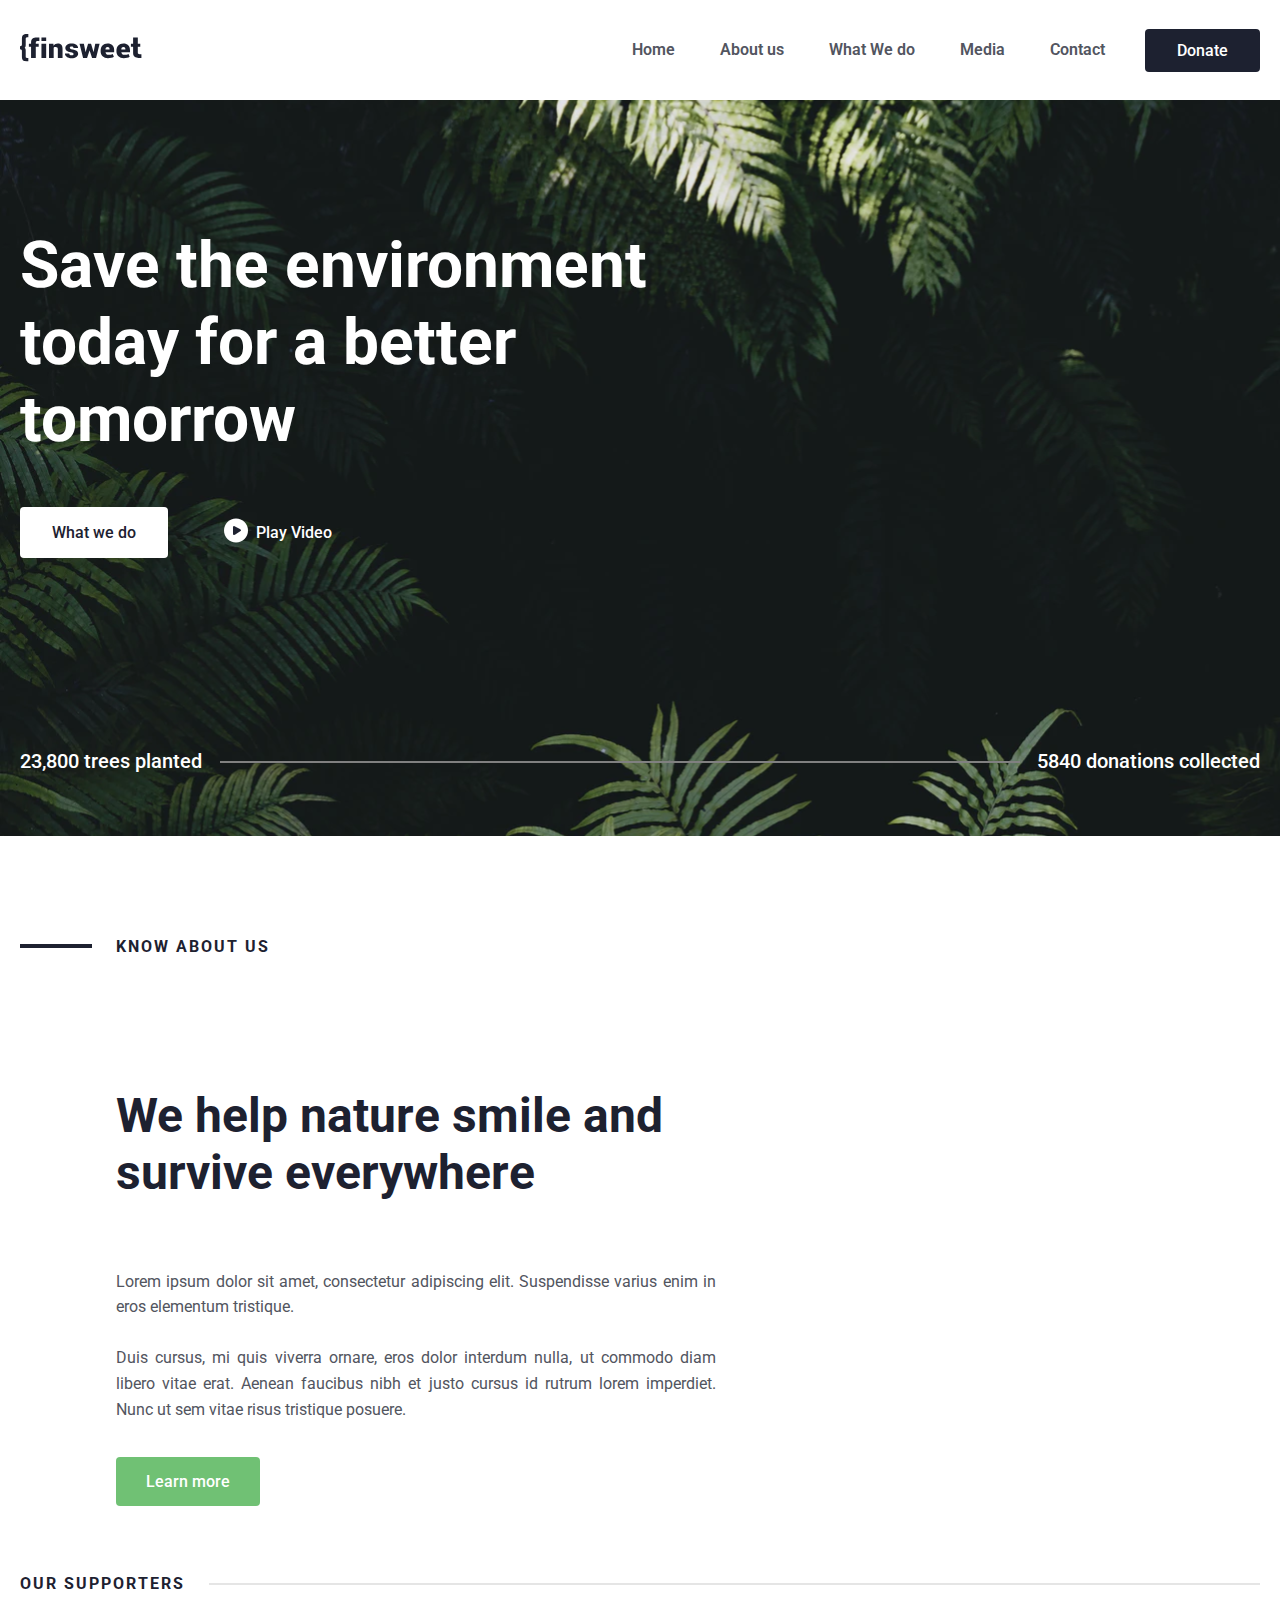
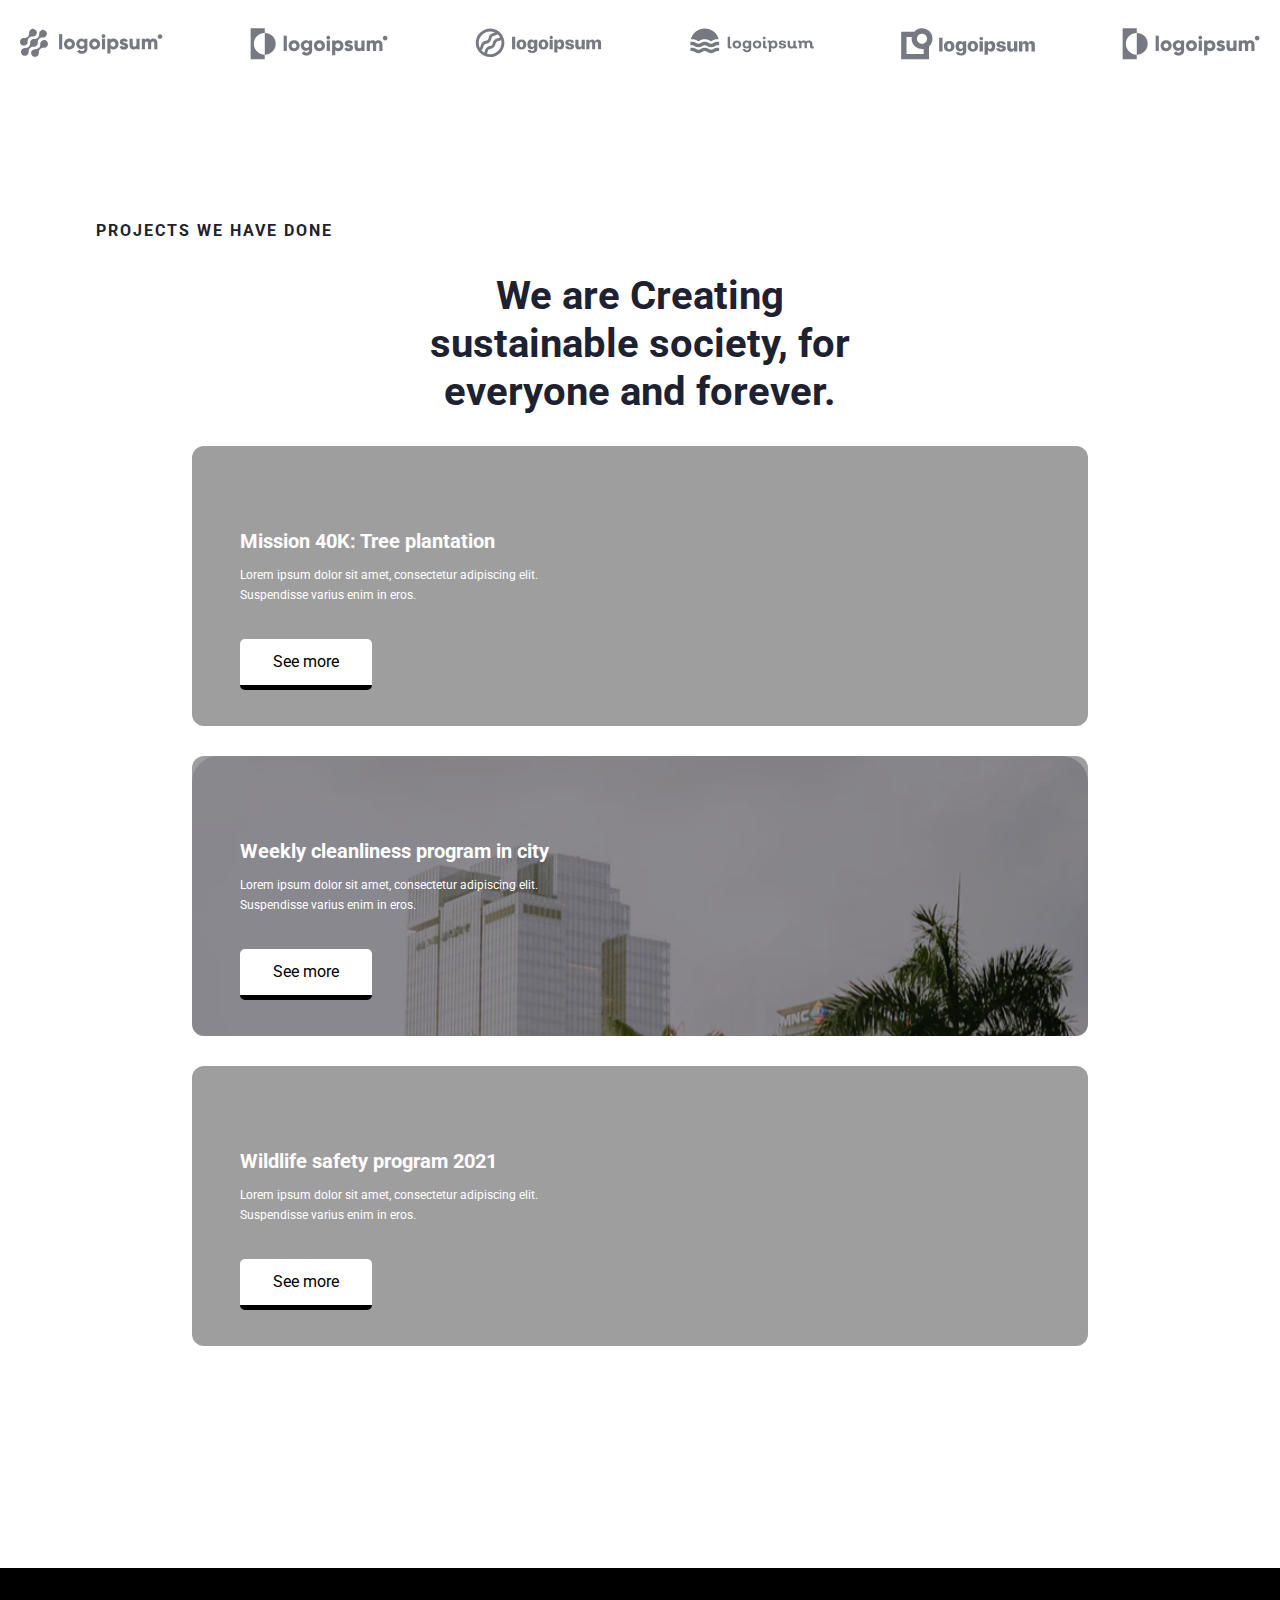
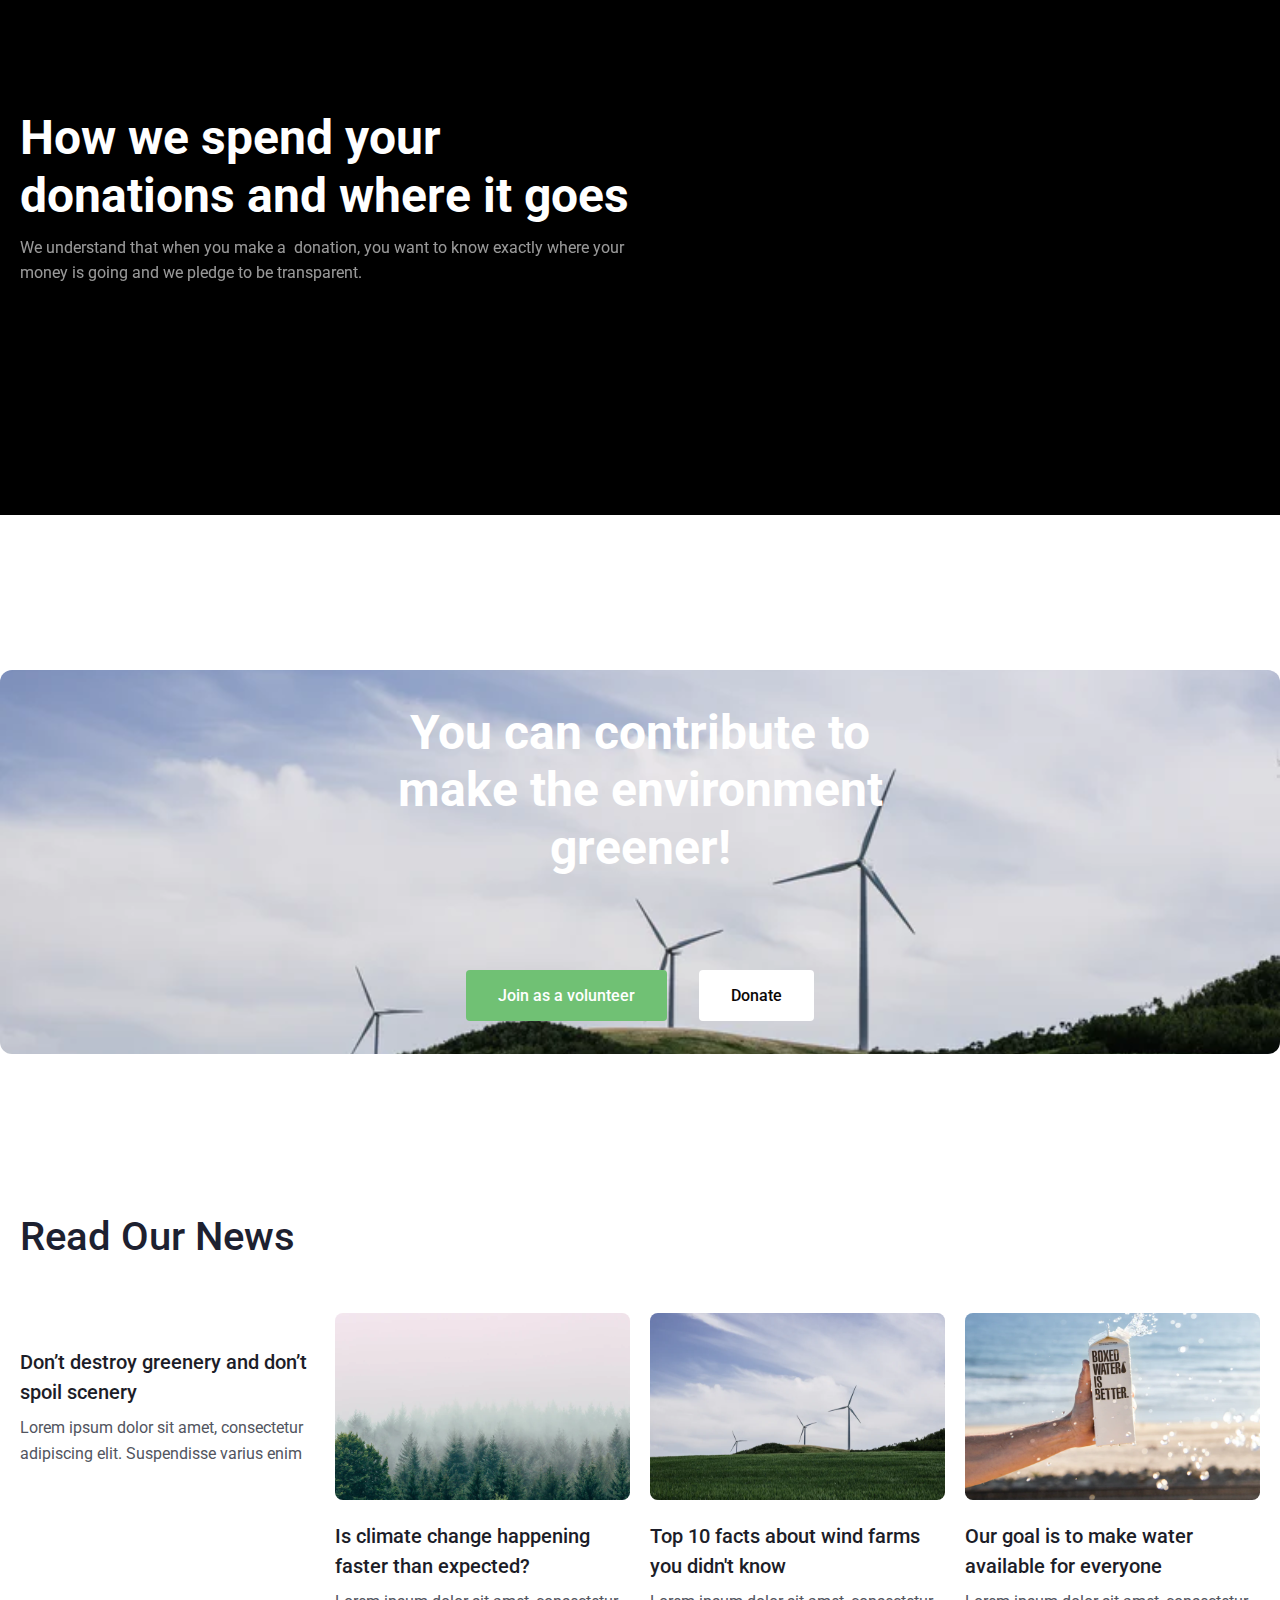
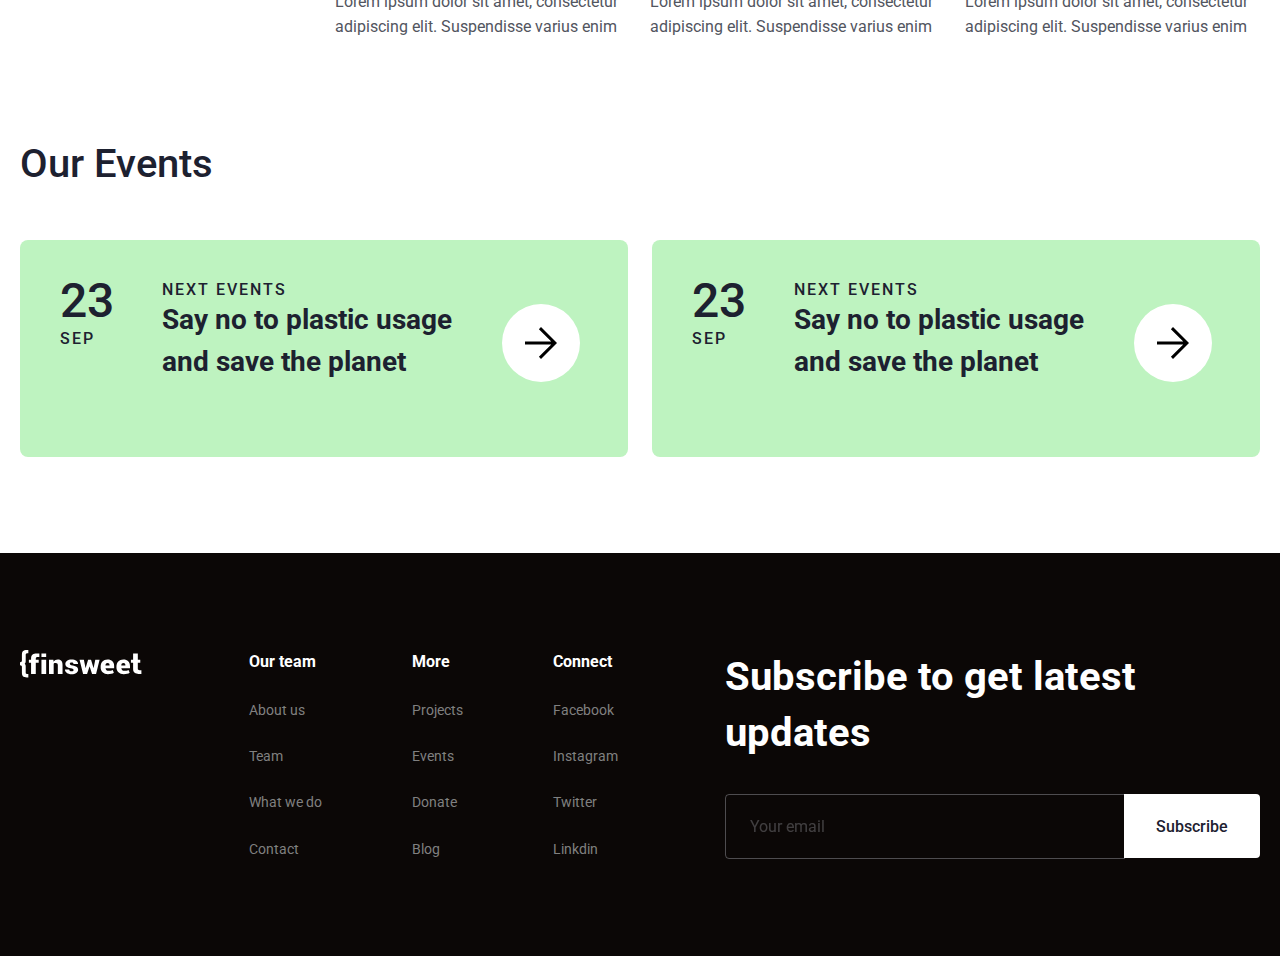
==== commit af7dd3f3: "finished" ====
--- a/index.html
+++ b/index.html
@@ -608,7 +608,7 @@
           <h1>You can contribute to make the environment greener!</h1>
           <div class="contribute__href">
             <a href="#" class="secondary_btn">Join as a volunteer</a>
-            <a href="#" class="secondary_btn">Donate</a>
+            <a href="#" class="secondary_btn donate_bgk">Donate</a>
           </div>
         </div>
       </div>
@@ -623,7 +623,7 @@
         </div>
         <div class="news__box">
           <div class="news__card">
-            <img src="/images/home/news-img-1.svg" alt="" />
+            <img src="./images/home/news-img-1.svg" alt="" />
             <h1>Don’t destroy greenery and don’t spoil scenery</h1>
             <p>
               Lorem ipsum dolor sit amet, consectetur adipiscing elit.
@@ -631,7 +631,7 @@
             </p>
           </div>
           <div class="news__card">
-            <img src="/images/home/news-img-2.svg" alt="" />
+            <img src="./images/home/news-img-2.svg" alt="" />
             <h1>Is climate change happening faster than expected?</h1>
             <p>
               Lorem ipsum dolor sit amet, consectetur adipiscing elit.
@@ -639,7 +639,7 @@
             </p>
           </div>
           <div class="news__card">
-            <img src="/images/home/news-img-3.svg" alt="" />
+            <img src="./images/home/news-img-3.svg" alt="" />
             <h1>Top 10 facts about wind farms you didn't know</h1>
             <p>
               Lorem ipsum dolor sit amet, consectetur adipiscing elit.
@@ -647,7 +647,7 @@
             </p>
           </div>
           <div class="news__card">
-            <img src="/images/home/news-img-4.svg" alt="" />
+            <img src="./images/home/news-img-4.svg" alt="" />
             <h1>Our goal is to make water available for everyone</h1>
             <p>
               Lorem ipsum dolor sit amet, consectetur adipiscing elit.
@@ -658,7 +658,7 @@
       </div>
     </section>
 
-    <section>
+    <section id="news">
       <div class="container">
         <div class="news">
           <div class="news__title">
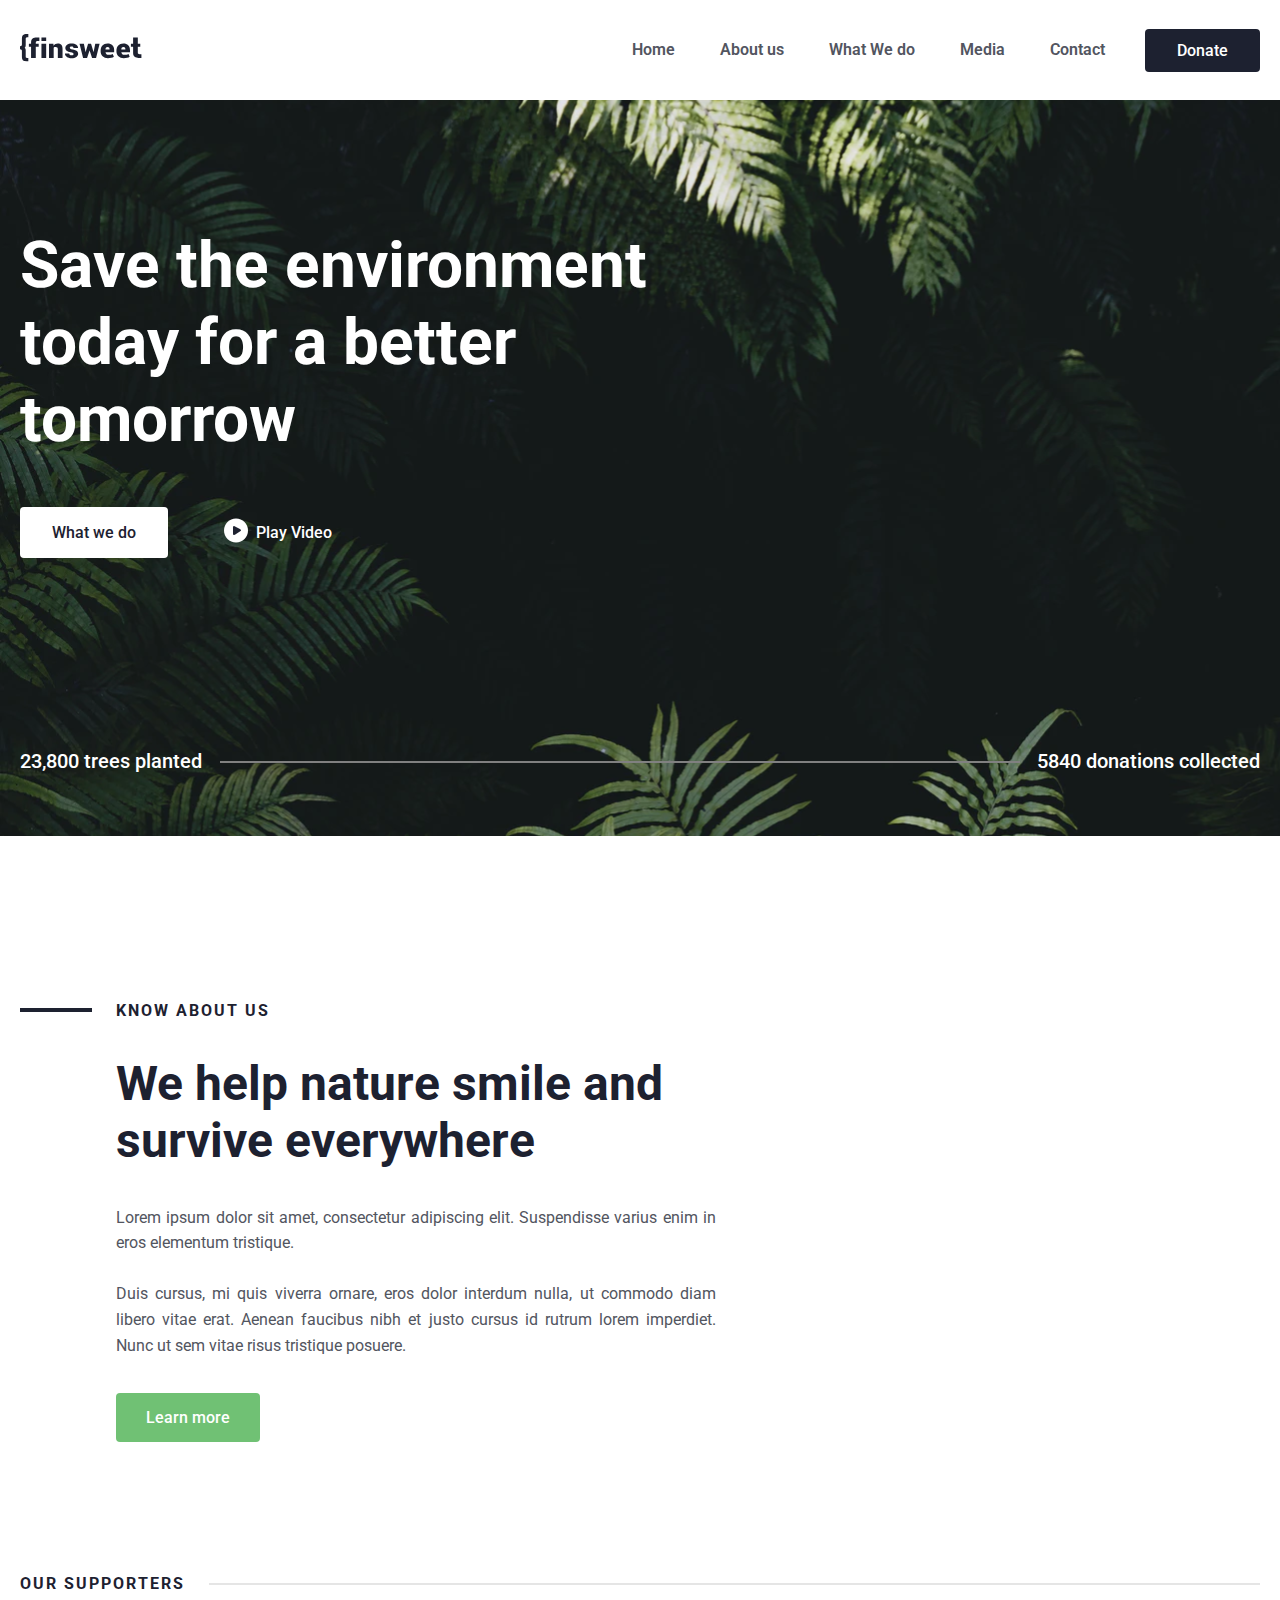
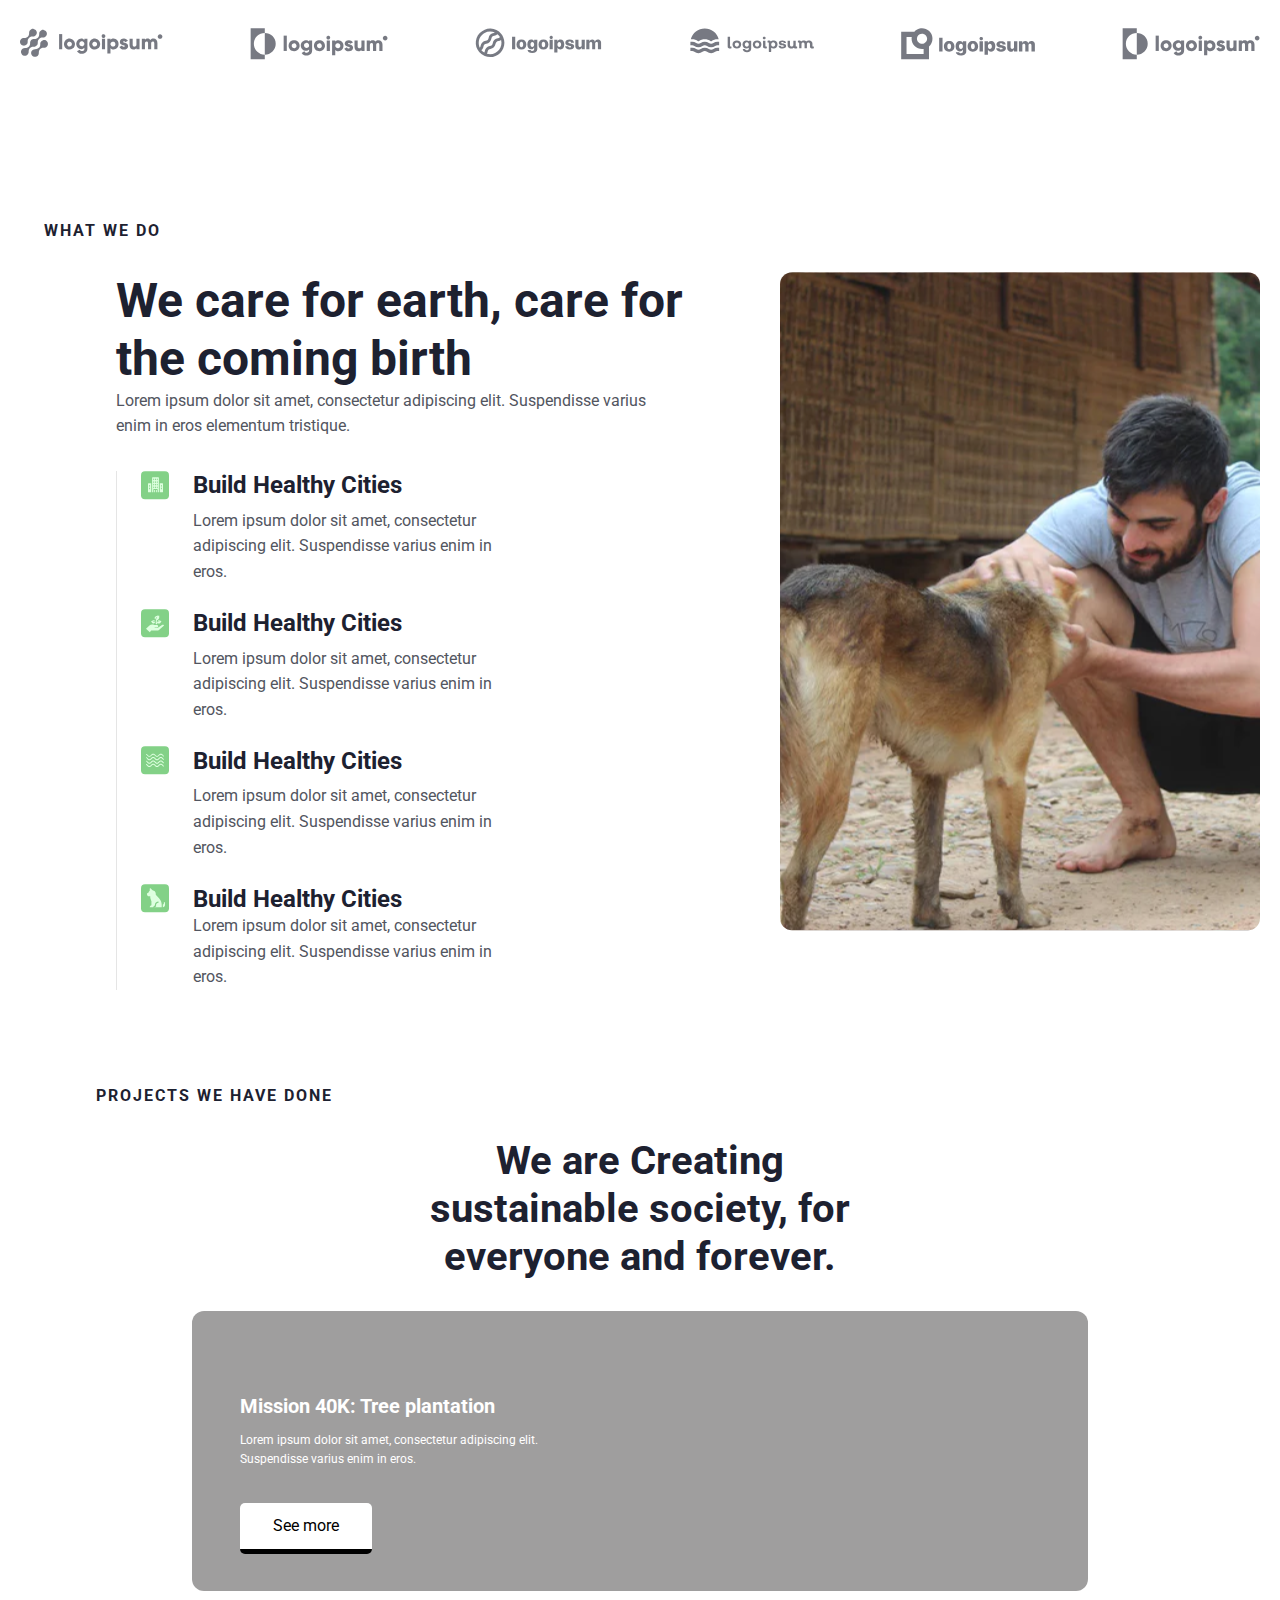
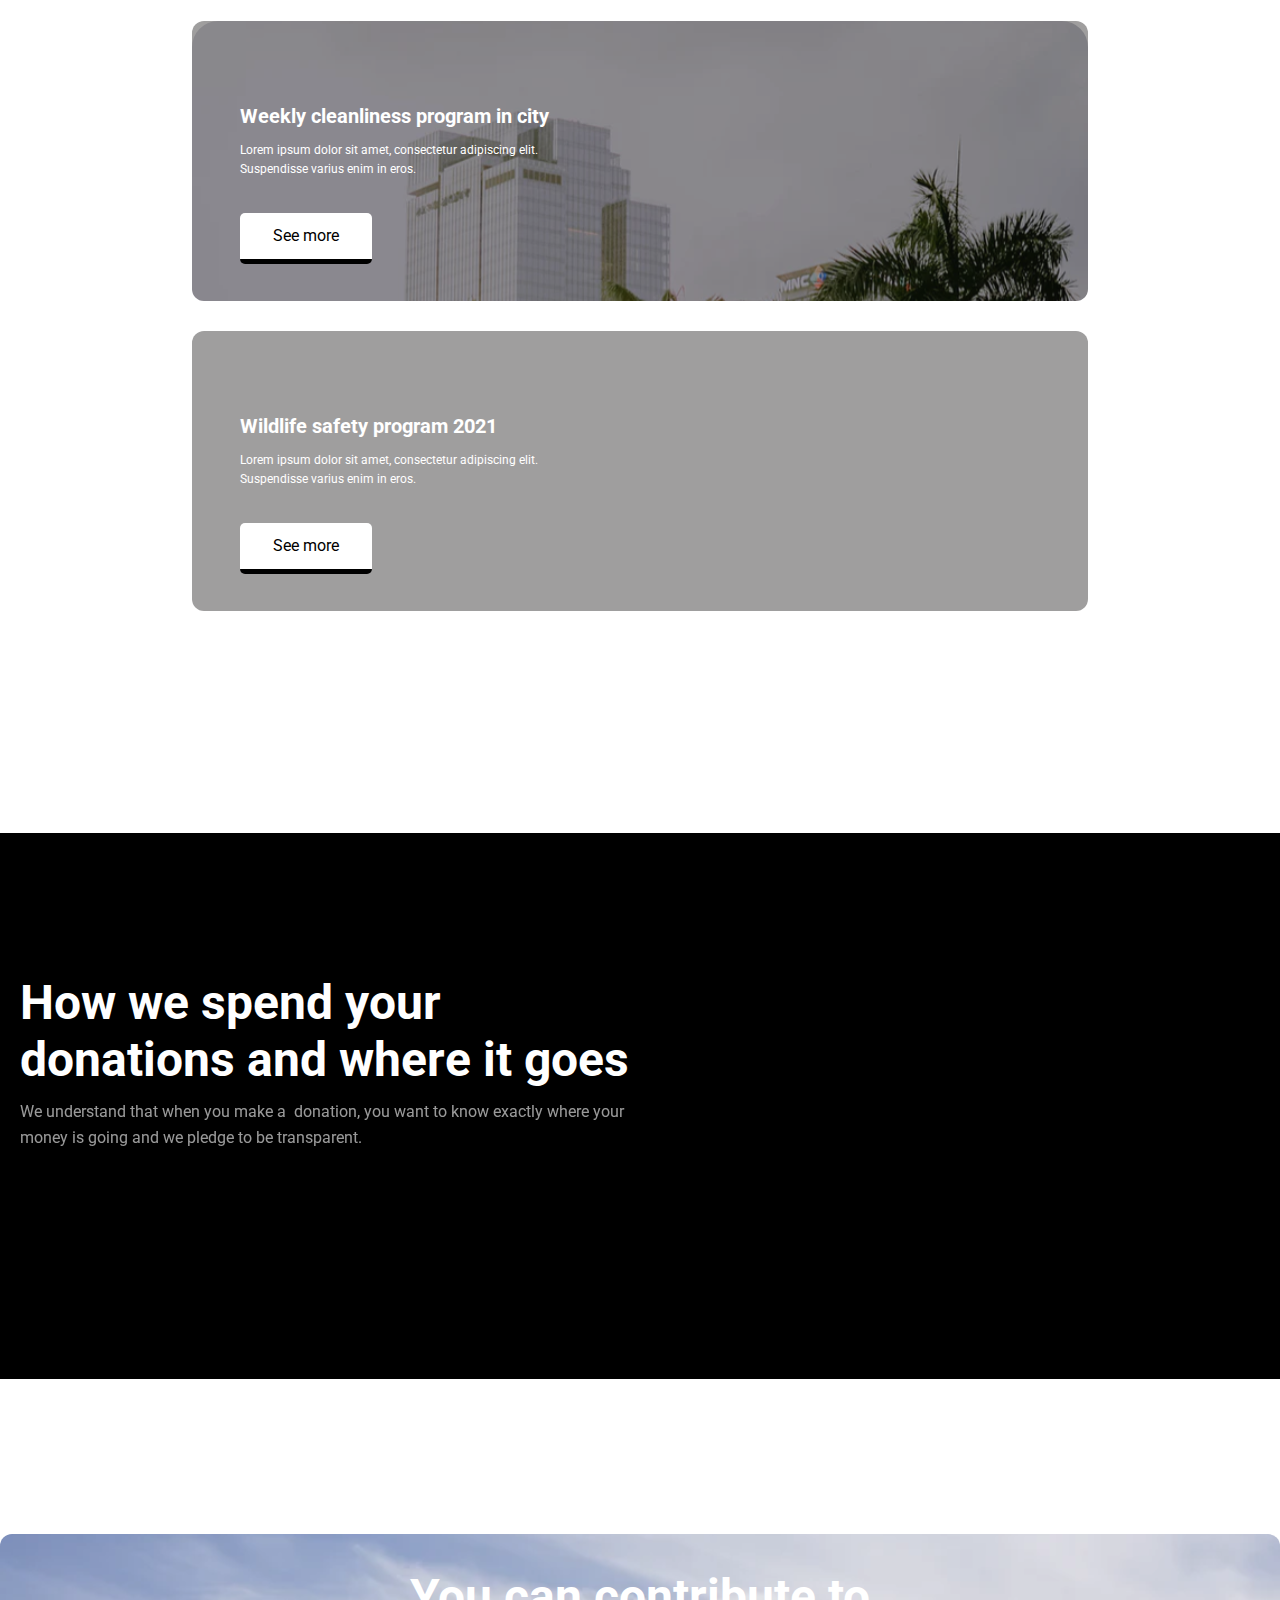
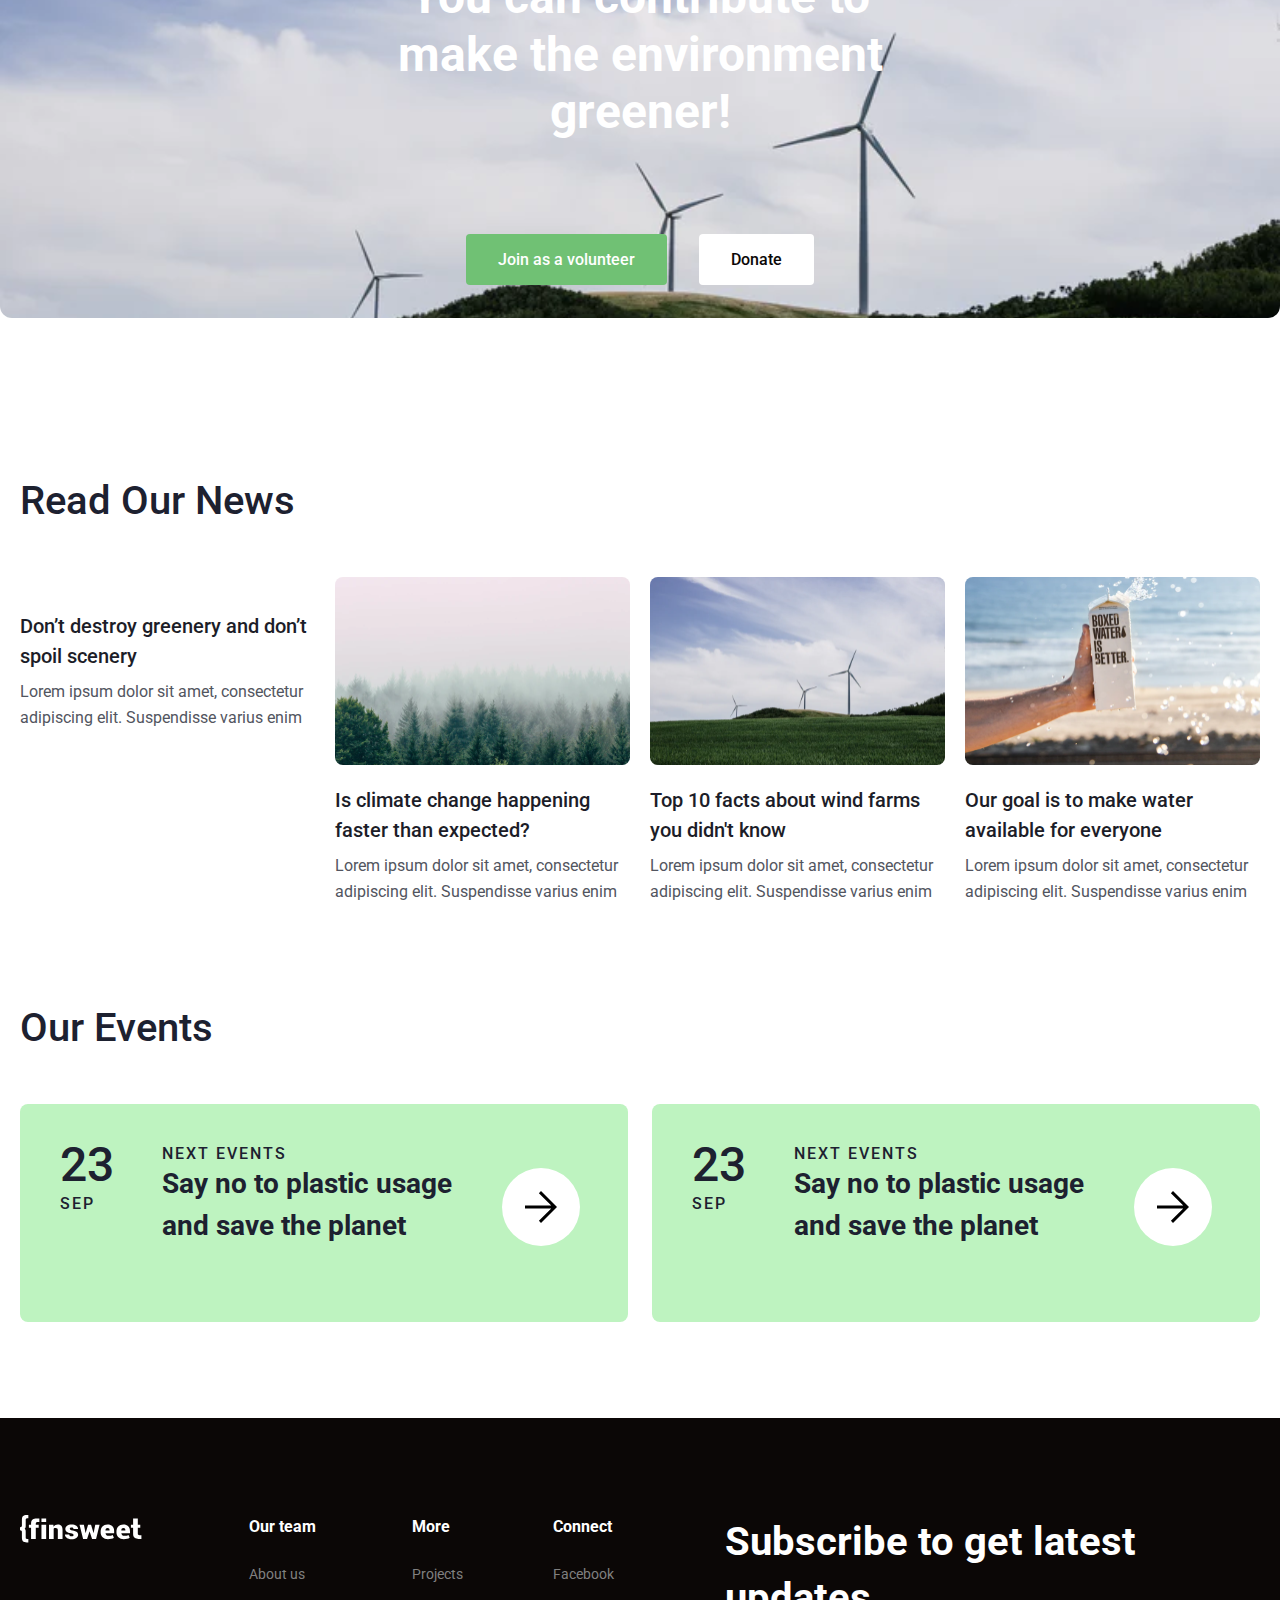
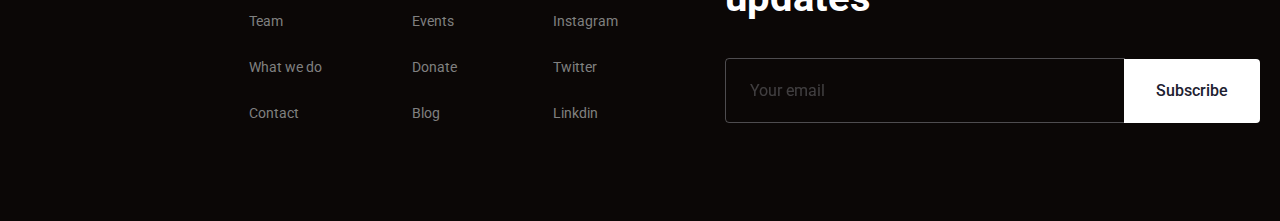
==== commit 4b3b430f: "finished" ====
--- a/index.html
+++ b/index.html
@@ -24,16 +24,16 @@
               <div class="dropdown-content-home">
                 <ul class="dropdown-ul">
                   <li class="dropdown-li">
-                    <a href="#" class="dropdown-link">Know about us</a>
-                  </li>
-                  <li class="dropdown-li">
-                    <a href="#" class="dropdown-link">What we do</a>
-                  </li>
-                  <li class="dropdown-li">
-                    <a href="#" class="dropdown-link">Read our news</a>
-                  </li>
-                  <li class="dropdown-li">
-                    <a href="#" class="dropdown-link">Strategy</a>
+                    <a href="about.html" class="dropdown-link">Know about us</a>
+                  </li>
+                  <li class="dropdown-li">
+                    <a href="what-we-do.html" class="dropdown-link">What we do</a>
+                  </li>
+                  <li class="dropdown-li">
+                    <a href="project-read-more.html" class="dropdown-link">Read our news</a>
+                  </li>
+                  <li class="dropdown-li">
+                    <a href="event-read-more.html" class="dropdown-link">Strategy</a>
                   </li>
                   <li class="dropdown-li">
                     <a href="#" class="dropdown-link">Our events</a>
@@ -42,7 +42,7 @@
               </div>
             </li>
             <li class="nav-item dropdownzz">
-              <a href="#" class="nav-link">About us</a>
+              <a href="about.html" class="nav-link">About us</a>
               <div class="dropdown-content-about">
                 <ul class="dropdown-ul">
                   <li class="dropdown-li">
@@ -64,7 +64,7 @@
               </div>
             </li>
             <li class="nav-item dropdown">
-              <a href="#" class="nav-link">What We do</a>
+              <a href="what-we-do.html" class="nav-link">What We do</a>
               <div class="dropdown-content-whatwedo">
                 <ul class="dropdown-ul">
                   <li class="dropdown-li">
@@ -86,7 +86,7 @@
               </div>
             </li>
             <li class="nav-item dropdown">
-              <a href="#" class="nav-link">Media</a>
+              <a href="media.html" class="nav-link">Media</a>
               <div class="dropdown-content-media">
                 <ul class="dropdown-ul">
                   <li class="dropdown-li">
@@ -108,7 +108,7 @@
               </div>
             </li>
             <li class="nav-item dropdown">
-              <a href="#" class="nav-link">Contact</a>
+              <a href="contact-us.html" class="nav-link">Contact</a>
               <div class="dropdown-content-contact">
                 <ul class="dropdown-ul">
                   <li class="dropdown-li">
@@ -134,7 +134,7 @@
               />
             </button>
           </ul>
-          <a href="#" class="nav_btn">Donate</a>
+          <a href="donation.html" class="nav_btn">Donate</a>
           <button id="navbar-open">
             <img width="40px" src="./images/humburger/humburger.svg" alt="" />
           </button>
@@ -488,7 +488,76 @@
     <!-- SECOND SECTION END -->
 
     <!-- THIRD SECTION START -->
-
+    <section>
+        <div class="container">
+          <div class="header__third__secion__title">
+            <img src="Line (2).svg" alt="" />
+            <h1 class="line_big">What we do</h1>
+          </div>
+          <div class="header__content">
+            <div class="header__left">
+              <h1>We care for earth, care for the coming birth</h1>
+              <p>
+                Lorem ipsum dolor sit amet, consectetur adipiscing elit.
+                Suspendisse varius enim in eros elementum tristique.
+              </p>
+              <div class="box">
+                <div class="header__box">
+                  <div class="header__card">
+                    <img src="./images/home/building.svg" alt="" />
+                    <h1>Build Healthy Cities</h1>
+                  </div>
+                  <div class="header__text pad">
+                    <p>
+                      Lorem ipsum dolor sit amet, consectetur adipiscing elit.
+                      Suspendisse varius enim in eros.
+                    </p>
+                  </div>
+                </div>
+                <div class="header__box">
+                  <div class="header__card">
+                    <img src="./images/home/tree.svg" alt="" />
+                    <h1>Build Healthy Cities</h1>
+                  </div>
+                  <div class="header__text pad">
+                    <p>
+                      Lorem ipsum dolor sit amet, consectetur adipiscing elit.
+                      Suspendisse varius enim in eros.
+                    </p>
+                  </div>
+                </div>
+                <div class="header__box">
+                  <div class="header__card">
+                    <img src="./images/home/water.svg" alt="" />
+                    <h1>Build Healthy Cities</h1>
+                  </div>
+                  <div class="header__text pad">
+                    <p>
+                      Lorem ipsum dolor sit amet, consectetur adipiscing elit.
+                      Suspendisse varius enim in eros.
+                    </p>
+                  </div>
+                </div>
+                <div class="header__box">
+                  <div class="header__card">
+                    <img src="./images/home/animal.svg" alt="" />
+                    <h1>Build Healthy Cities</h1>
+                  </div>
+                  <div class="header__text">
+                    <p>
+                      Lorem ipsum dolor sit amet, consectetur adipiscing elit.
+                      Suspendisse varius enim in eros.
+                    </p>
+                  </div>
+                </div>
+              </div>
+            </div>
+            <div class="header__right">
+              <img src="./images/home/third-img.svg" alt="" />
+            </div>
+          </div>
+        </div>
+      </section>
     <!-- THIRD SECTION END -->
 
     <!-- FOURTH SECTION START -->
@@ -724,19 +793,19 @@
           <div class="menus-our-team">
             <ul>
               <h4>Our team</h4>
-              <li><a href="#">About us</a></li>
-              <li><a href="#">Team</a></li>
-              <li><a href="#">What we do</a></li>
-              <li><a href="#">Contact</a></li>
+              <li><a href="about.html">About us</a></li>
+              <li><a href="https://github.com/Diyorbekkdev/finsweet-demo.git">Team</a></li>
+              <li><a href="what-we-do.html">What we do</a></li>
+              <li><a href="contact-us.html">Contact</a></li>
             </ul>
           </div>
           <div class="menus-more">
             <ul>
               <h4>More</h4>
-              <li><a href="#">Projects</a></li>
-              <li><a href="#">Events</a></li>
-              <li><a href="#">Donate</a></li>
-              <li><a href="#">Blog</a></li>
+              <li><a href="project-read-more.html">Projects</a></li>
+              <li><a href="event-read-more.html">Events</a></li>
+              <li><a href="donation.html">Donate</a></li>
+              <li><a href="blog-post-read-more.html">Blog</a></li>
             </ul>
           </div>
           <div class="menus-Connect">
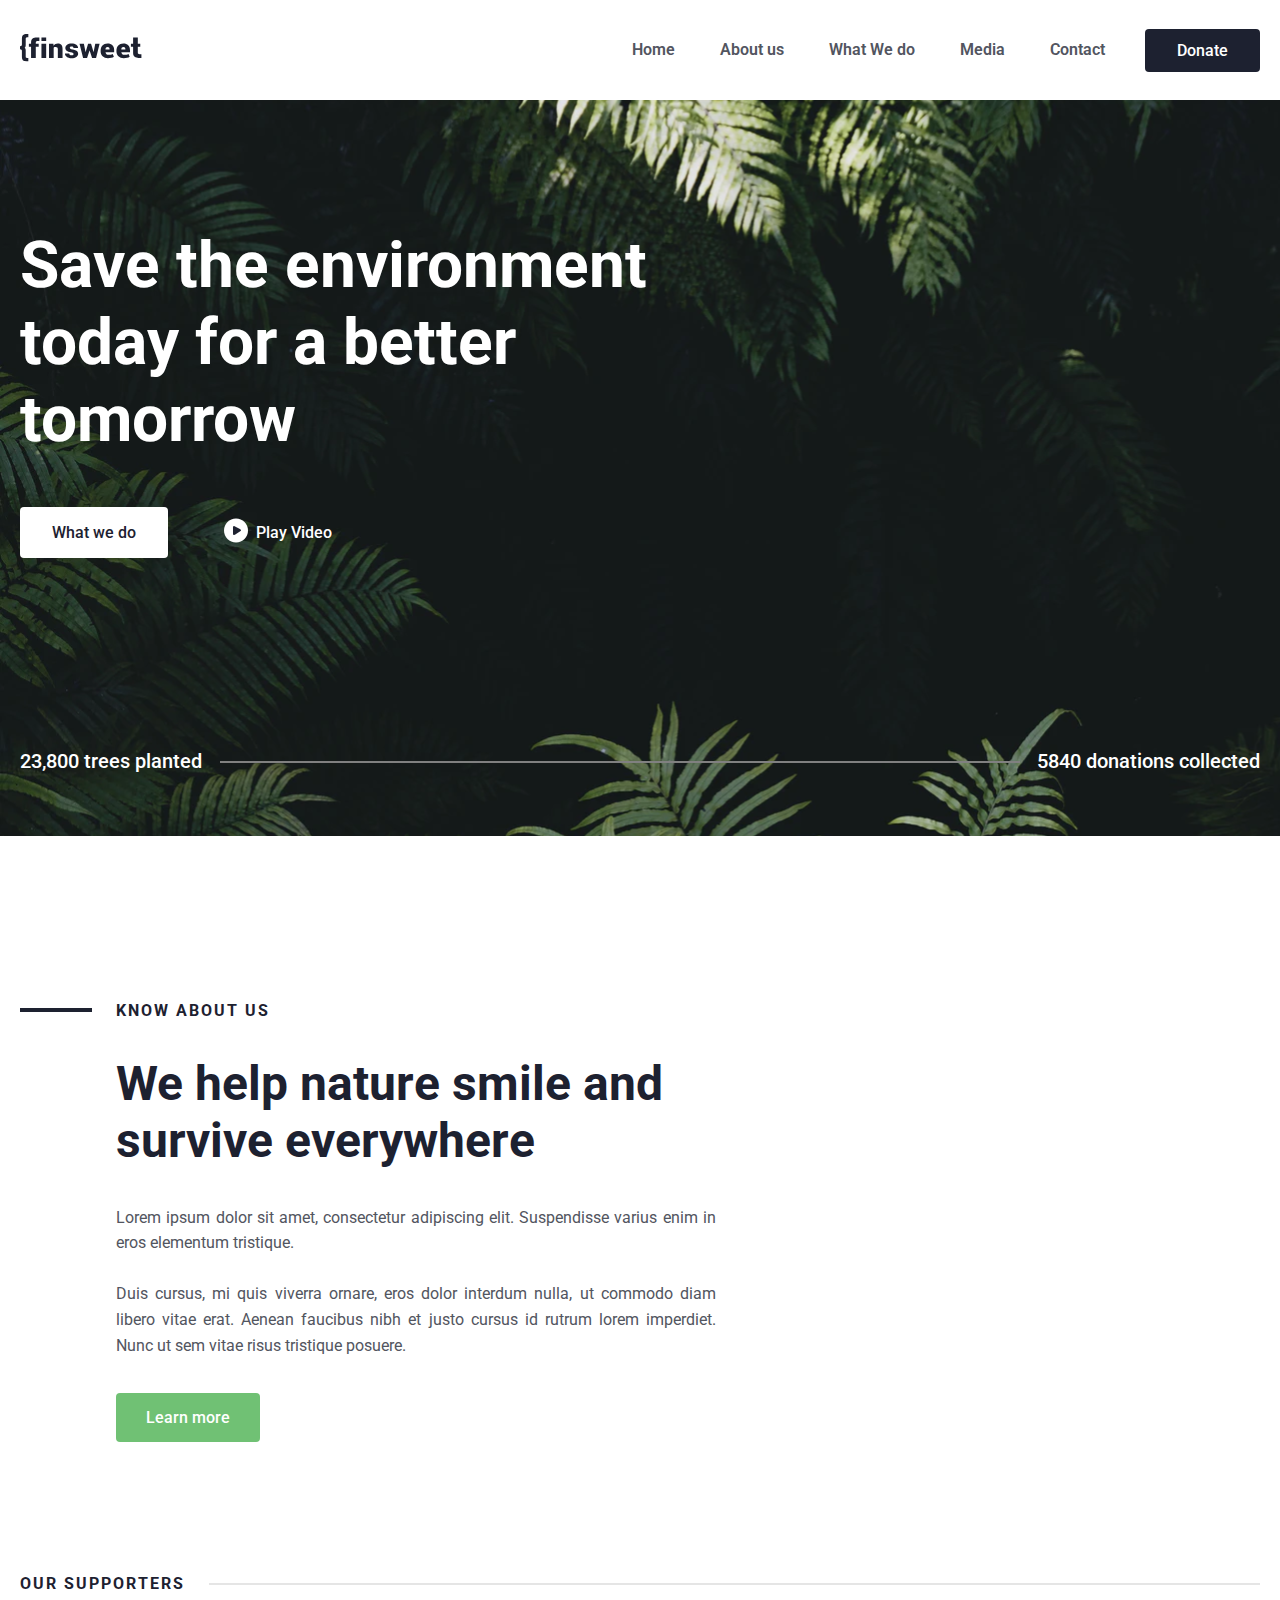
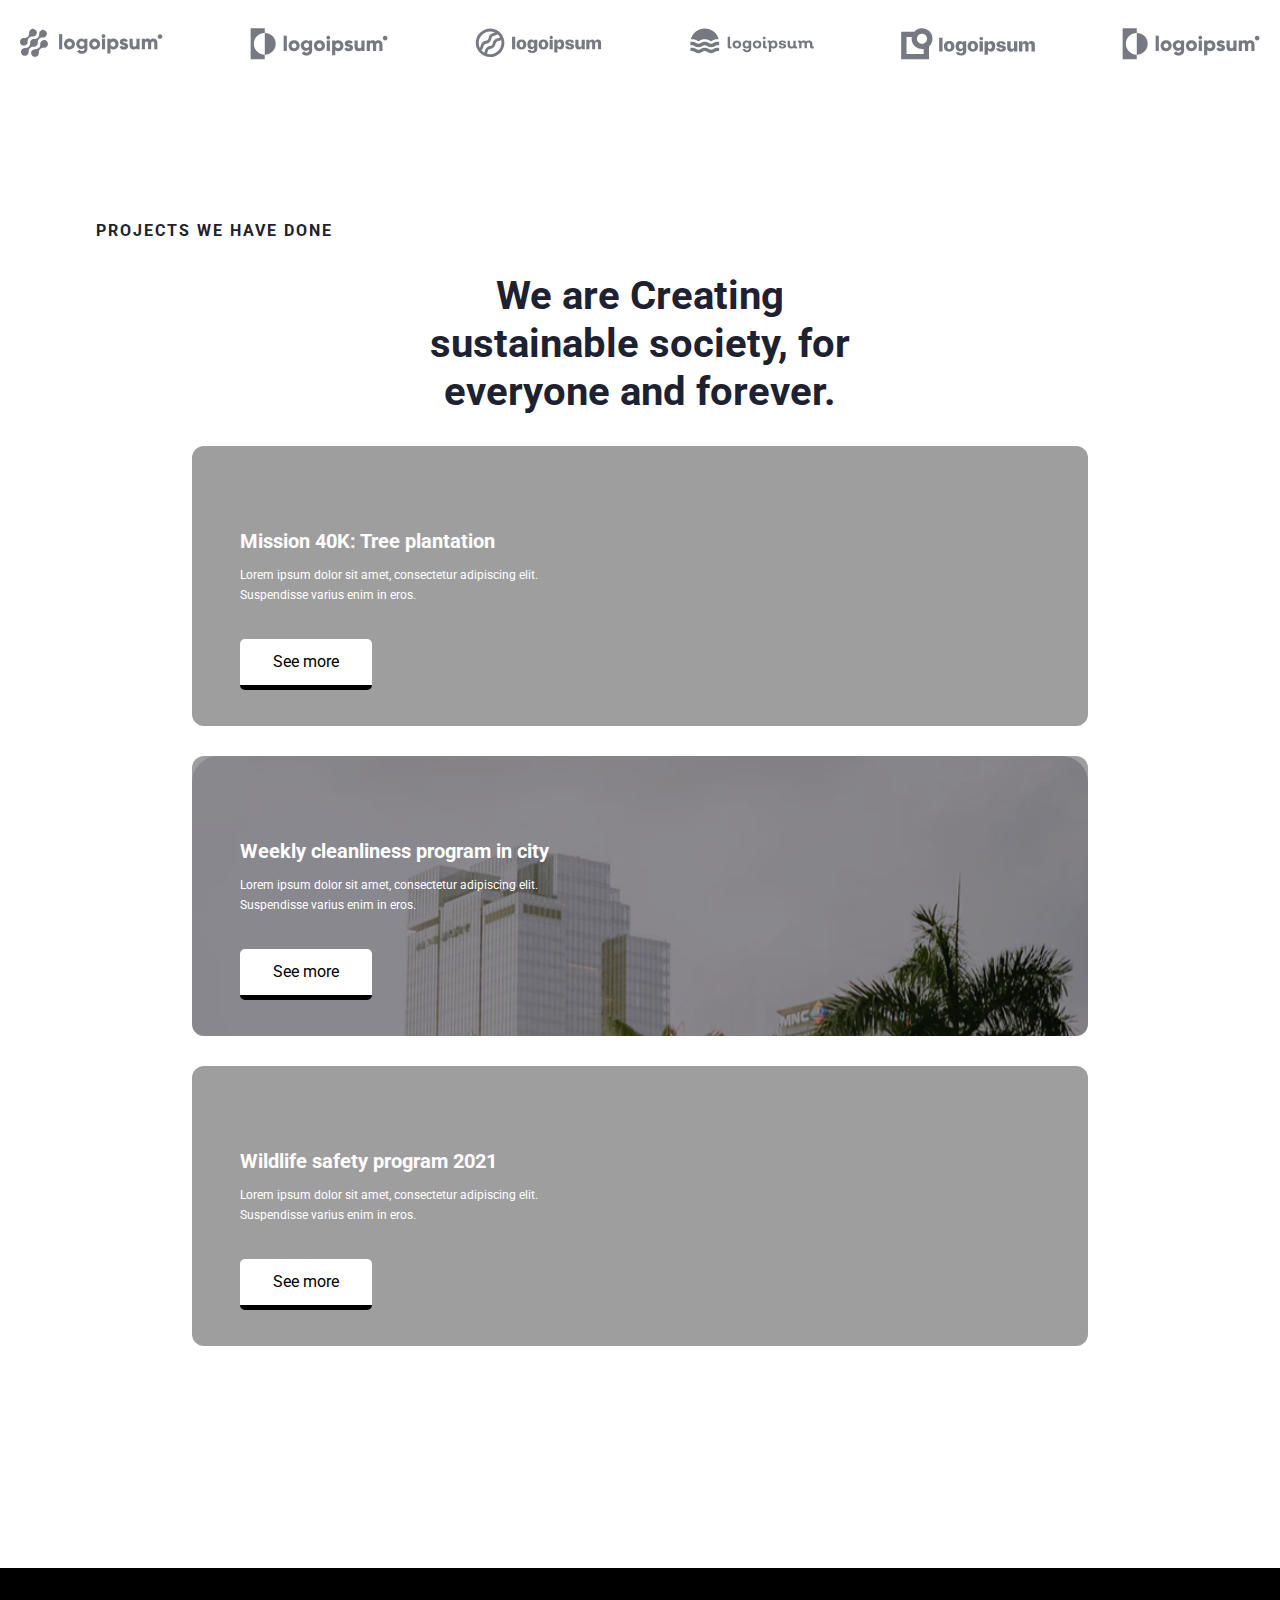
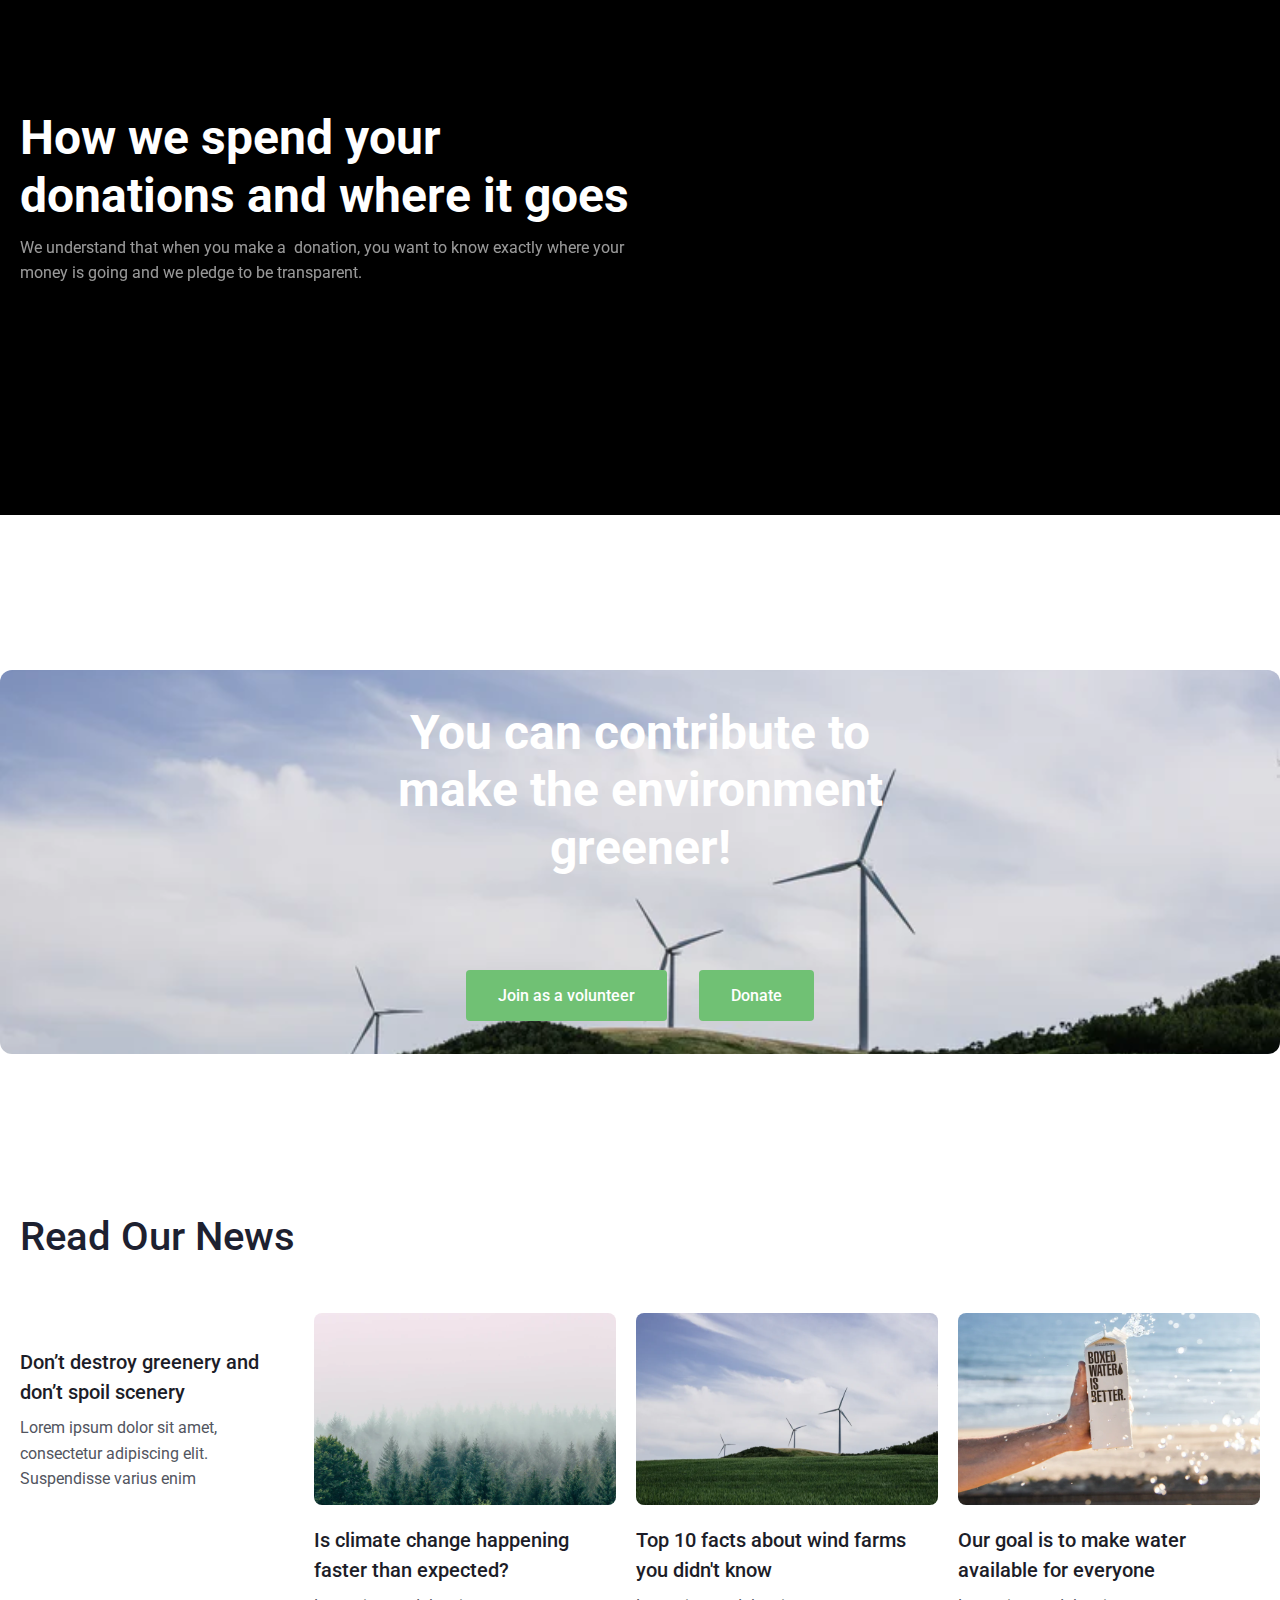
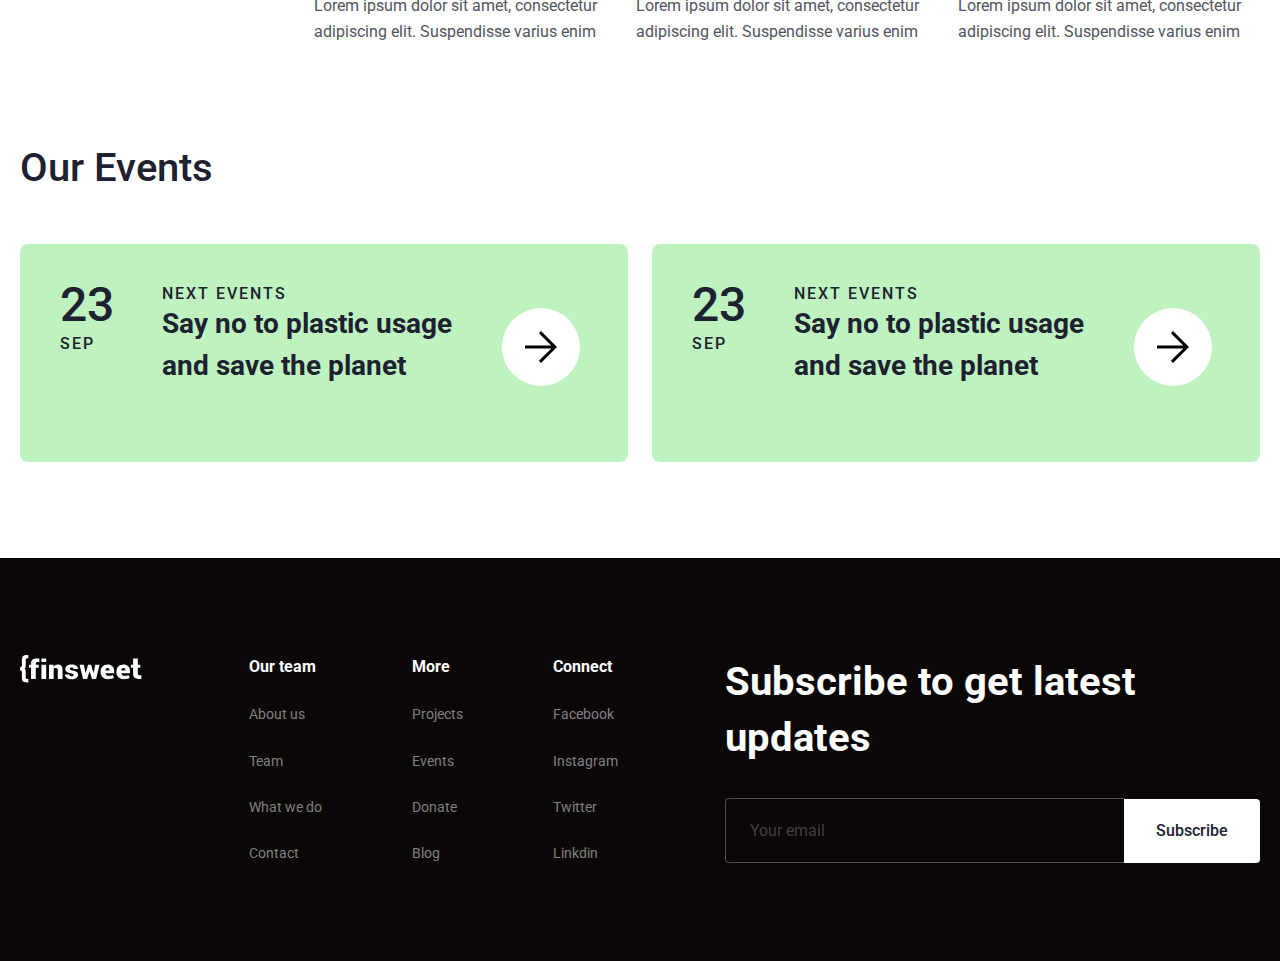
==== commit 77047517: "Merge branch 'main' of https://github.com/Diyorbekkdev/finsweet-demo" ====
--- a/index.html
+++ b/index.html
@@ -24,16 +24,16 @@
               <div class="dropdown-content-home">
                 <ul class="dropdown-ul">
                   <li class="dropdown-li">
-                    <a href="about.html" class="dropdown-link">Know about us</a>
-                  </li>
-                  <li class="dropdown-li">
-                    <a href="what-we-do.html" class="dropdown-link">What we do</a>
-                  </li>
-                  <li class="dropdown-li">
-                    <a href="project-read-more.html" class="dropdown-link">Read our news</a>
-                  </li>
-                  <li class="dropdown-li">
-                    <a href="event-read-more.html" class="dropdown-link">Strategy</a>
+                    <a href="#" class="dropdown-link">Know about us</a>
+                  </li>
+                  <li class="dropdown-li">
+                    <a href="#" class="dropdown-link">What we do</a>
+                  </li>
+                  <li class="dropdown-li">
+                    <a href="#" class="dropdown-link">Read our news</a>
+                  </li>
+                  <li class="dropdown-li">
+                    <a href="#" class="dropdown-link">Strategy</a>
                   </li>
                   <li class="dropdown-li">
                     <a href="#" class="dropdown-link">Our events</a>
@@ -42,7 +42,7 @@
               </div>
             </li>
             <li class="nav-item dropdownzz">
-              <a href="about.html" class="nav-link">About us</a>
+              <a href="#" class="nav-link">About us</a>
               <div class="dropdown-content-about">
                 <ul class="dropdown-ul">
                   <li class="dropdown-li">
@@ -64,7 +64,7 @@
               </div>
             </li>
             <li class="nav-item dropdown">
-              <a href="what-we-do.html" class="nav-link">What We do</a>
+              <a href="#" class="nav-link">What We do</a>
               <div class="dropdown-content-whatwedo">
                 <ul class="dropdown-ul">
                   <li class="dropdown-li">
@@ -86,7 +86,7 @@
               </div>
             </li>
             <li class="nav-item dropdown">
-              <a href="media.html" class="nav-link">Media</a>
+              <a href="#" class="nav-link">Media</a>
               <div class="dropdown-content-media">
                 <ul class="dropdown-ul">
                   <li class="dropdown-li">
@@ -108,7 +108,7 @@
               </div>
             </li>
             <li class="nav-item dropdown">
-              <a href="contact-us.html" class="nav-link">Contact</a>
+              <a href="#" class="nav-link">Contact</a>
               <div class="dropdown-content-contact">
                 <ul class="dropdown-ul">
                   <li class="dropdown-li">
@@ -134,7 +134,7 @@
               />
             </button>
           </ul>
-          <a href="donation.html" class="nav_btn">Donate</a>
+          <a href="#" class="nav_btn">Donate</a>
           <button id="navbar-open">
             <img width="40px" src="./images/humburger/humburger.svg" alt="" />
           </button>
@@ -488,76 +488,7 @@
     <!-- SECOND SECTION END -->
 
     <!-- THIRD SECTION START -->
-    <section>
-        <div class="container">
-          <div class="header__third__secion__title">
-            <img src="Line (2).svg" alt="" />
-            <h1 class="line_big">What we do</h1>
-          </div>
-          <div class="header__content">
-            <div class="header__left">
-              <h1>We care for earth, care for the coming birth</h1>
-              <p>
-                Lorem ipsum dolor sit amet, consectetur adipiscing elit.
-                Suspendisse varius enim in eros elementum tristique.
-              </p>
-              <div class="box">
-                <div class="header__box">
-                  <div class="header__card">
-                    <img src="./images/home/building.svg" alt="" />
-                    <h1>Build Healthy Cities</h1>
-                  </div>
-                  <div class="header__text pad">
-                    <p>
-                      Lorem ipsum dolor sit amet, consectetur adipiscing elit.
-                      Suspendisse varius enim in eros.
-                    </p>
-                  </div>
-                </div>
-                <div class="header__box">
-                  <div class="header__card">
-                    <img src="./images/home/tree.svg" alt="" />
-                    <h1>Build Healthy Cities</h1>
-                  </div>
-                  <div class="header__text pad">
-                    <p>
-                      Lorem ipsum dolor sit amet, consectetur adipiscing elit.
-                      Suspendisse varius enim in eros.
-                    </p>
-                  </div>
-                </div>
-                <div class="header__box">
-                  <div class="header__card">
-                    <img src="./images/home/water.svg" alt="" />
-                    <h1>Build Healthy Cities</h1>
-                  </div>
-                  <div class="header__text pad">
-                    <p>
-                      Lorem ipsum dolor sit amet, consectetur adipiscing elit.
-                      Suspendisse varius enim in eros.
-                    </p>
-                  </div>
-                </div>
-                <div class="header__box">
-                  <div class="header__card">
-                    <img src="./images/home/animal.svg" alt="" />
-                    <h1>Build Healthy Cities</h1>
-                  </div>
-                  <div class="header__text">
-                    <p>
-                      Lorem ipsum dolor sit amet, consectetur adipiscing elit.
-                      Suspendisse varius enim in eros.
-                    </p>
-                  </div>
-                </div>
-              </div>
-            </div>
-            <div class="header__right">
-              <img src="./images/home/third-img.svg" alt="" />
-            </div>
-          </div>
-        </div>
-      </section>
+
     <!-- THIRD SECTION END -->
 
     <!-- FOURTH SECTION START -->
@@ -677,7 +608,7 @@
           <h1>You can contribute to make the environment greener!</h1>
           <div class="contribute__href">
             <a href="#" class="secondary_btn">Join as a volunteer</a>
-            <a href="#" class="secondary_btn donate_bgk">Donate</a>
+            <a href="#" class="secondary_btn">Donate</a>
           </div>
         </div>
       </div>
@@ -692,7 +623,7 @@
         </div>
         <div class="news__box">
           <div class="news__card">
-            <img src="./images/home/news-img-1.svg" alt="" />
+            <img src="/images/home/news-img-1.svg" alt="" />
             <h1>Don’t destroy greenery and don’t spoil scenery</h1>
             <p>
               Lorem ipsum dolor sit amet, consectetur adipiscing elit.
@@ -700,7 +631,7 @@
             </p>
           </div>
           <div class="news__card">
-            <img src="./images/home/news-img-2.svg" alt="" />
+            <img src="/images/home/news-img-2.svg" alt="" />
             <h1>Is climate change happening faster than expected?</h1>
             <p>
               Lorem ipsum dolor sit amet, consectetur adipiscing elit.
@@ -708,7 +639,7 @@
             </p>
           </div>
           <div class="news__card">
-            <img src="./images/home/news-img-3.svg" alt="" />
+            <img src="/images/home/news-img-3.svg" alt="" />
             <h1>Top 10 facts about wind farms you didn't know</h1>
             <p>
               Lorem ipsum dolor sit amet, consectetur adipiscing elit.
@@ -716,7 +647,7 @@
             </p>
           </div>
           <div class="news__card">
-            <img src="./images/home/news-img-4.svg" alt="" />
+            <img src="/images/home/news-img-4.svg" alt="" />
             <h1>Our goal is to make water available for everyone</h1>
             <p>
               Lorem ipsum dolor sit amet, consectetur adipiscing elit.
@@ -727,7 +658,7 @@
       </div>
     </section>
 
-    <section id="news">
+    <section>
       <div class="container">
         <div class="news">
           <div class="news__title">
@@ -793,19 +724,19 @@
           <div class="menus-our-team">
             <ul>
               <h4>Our team</h4>
-              <li><a href="about.html">About us</a></li>
-              <li><a href="https://github.com/Diyorbekkdev/finsweet-demo.git">Team</a></li>
-              <li><a href="what-we-do.html">What we do</a></li>
-              <li><a href="contact-us.html">Contact</a></li>
+              <li><a href="#">About us</a></li>
+              <li><a href="#">Team</a></li>
+              <li><a href="#">What we do</a></li>
+              <li><a href="#">Contact</a></li>
             </ul>
           </div>
           <div class="menus-more">
             <ul>
               <h4>More</h4>
-              <li><a href="project-read-more.html">Projects</a></li>
-              <li><a href="event-read-more.html">Events</a></li>
-              <li><a href="donation.html">Donate</a></li>
-              <li><a href="blog-post-read-more.html">Blog</a></li>
+              <li><a href="#">Projects</a></li>
+              <li><a href="#">Events</a></li>
+              <li><a href="#">Donate</a></li>
+              <li><a href="#">Blog</a></li>
             </ul>
           </div>
           <div class="menus-Connect">
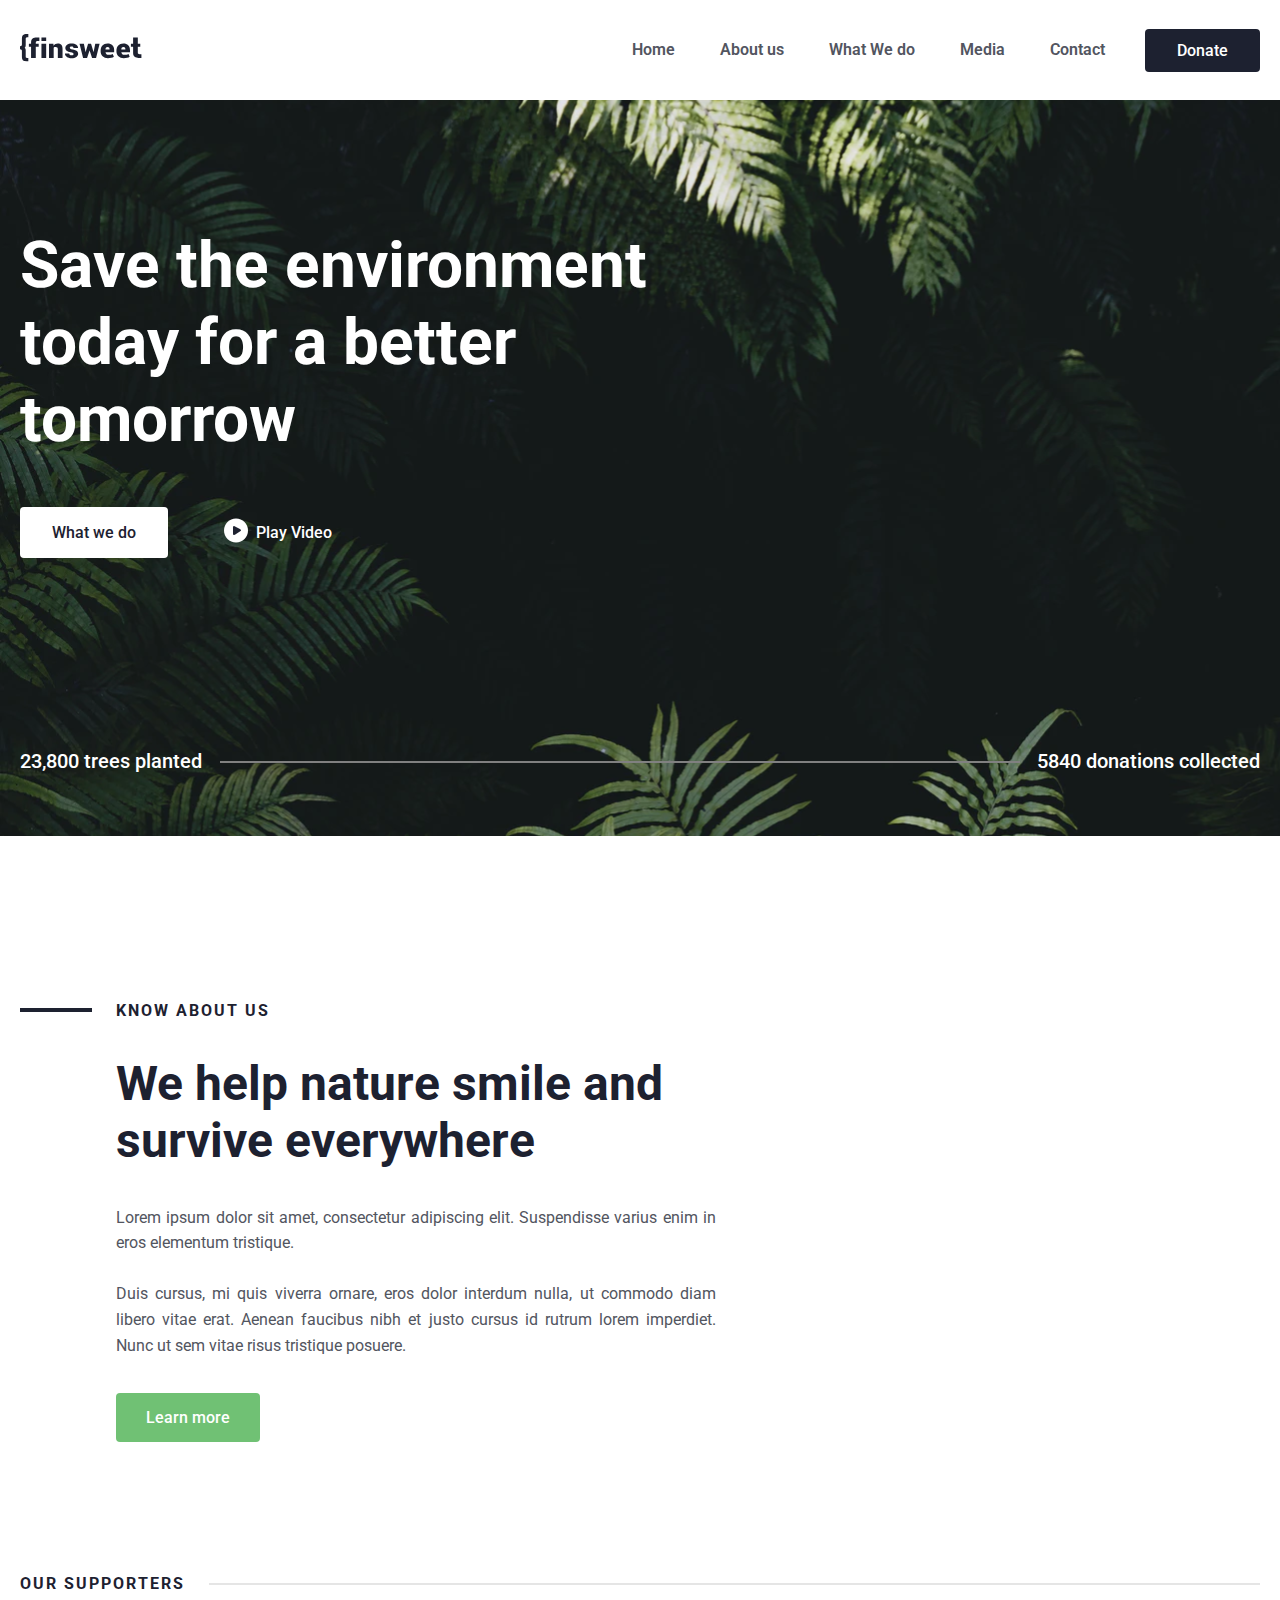
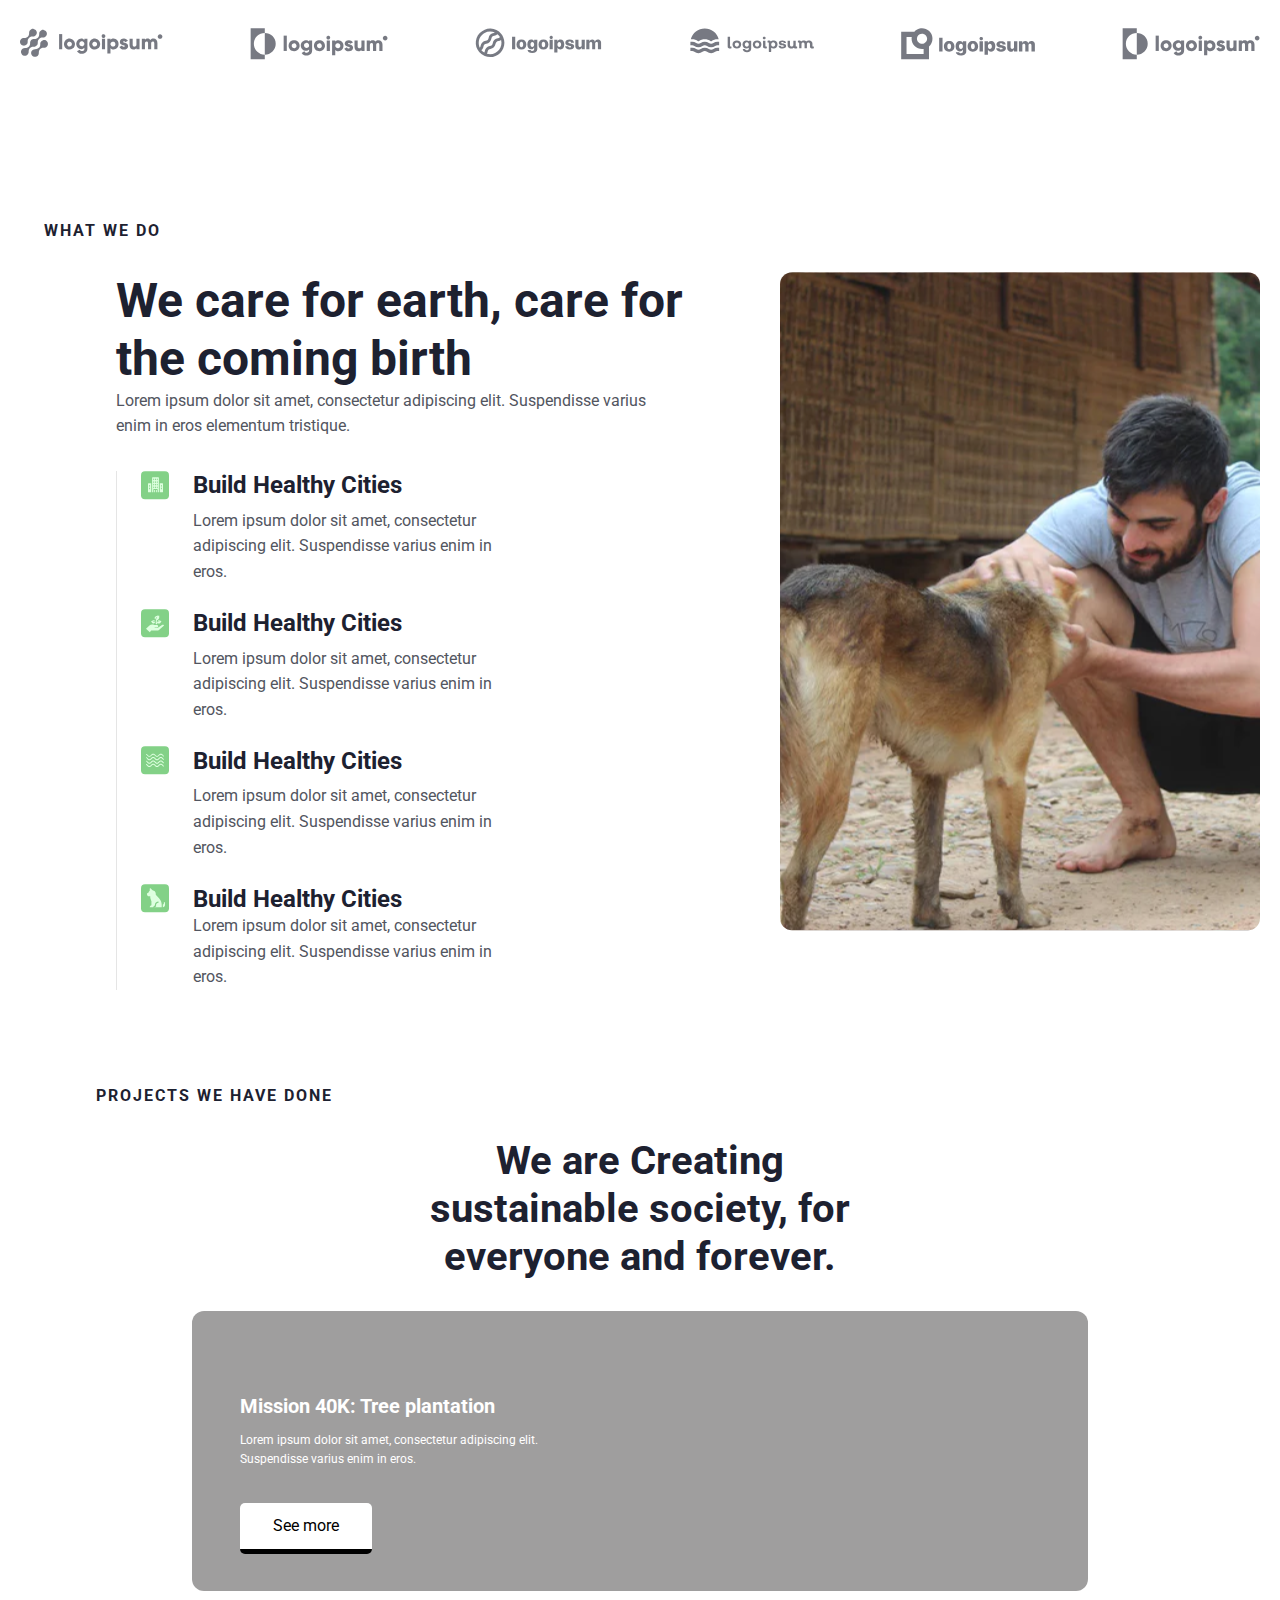
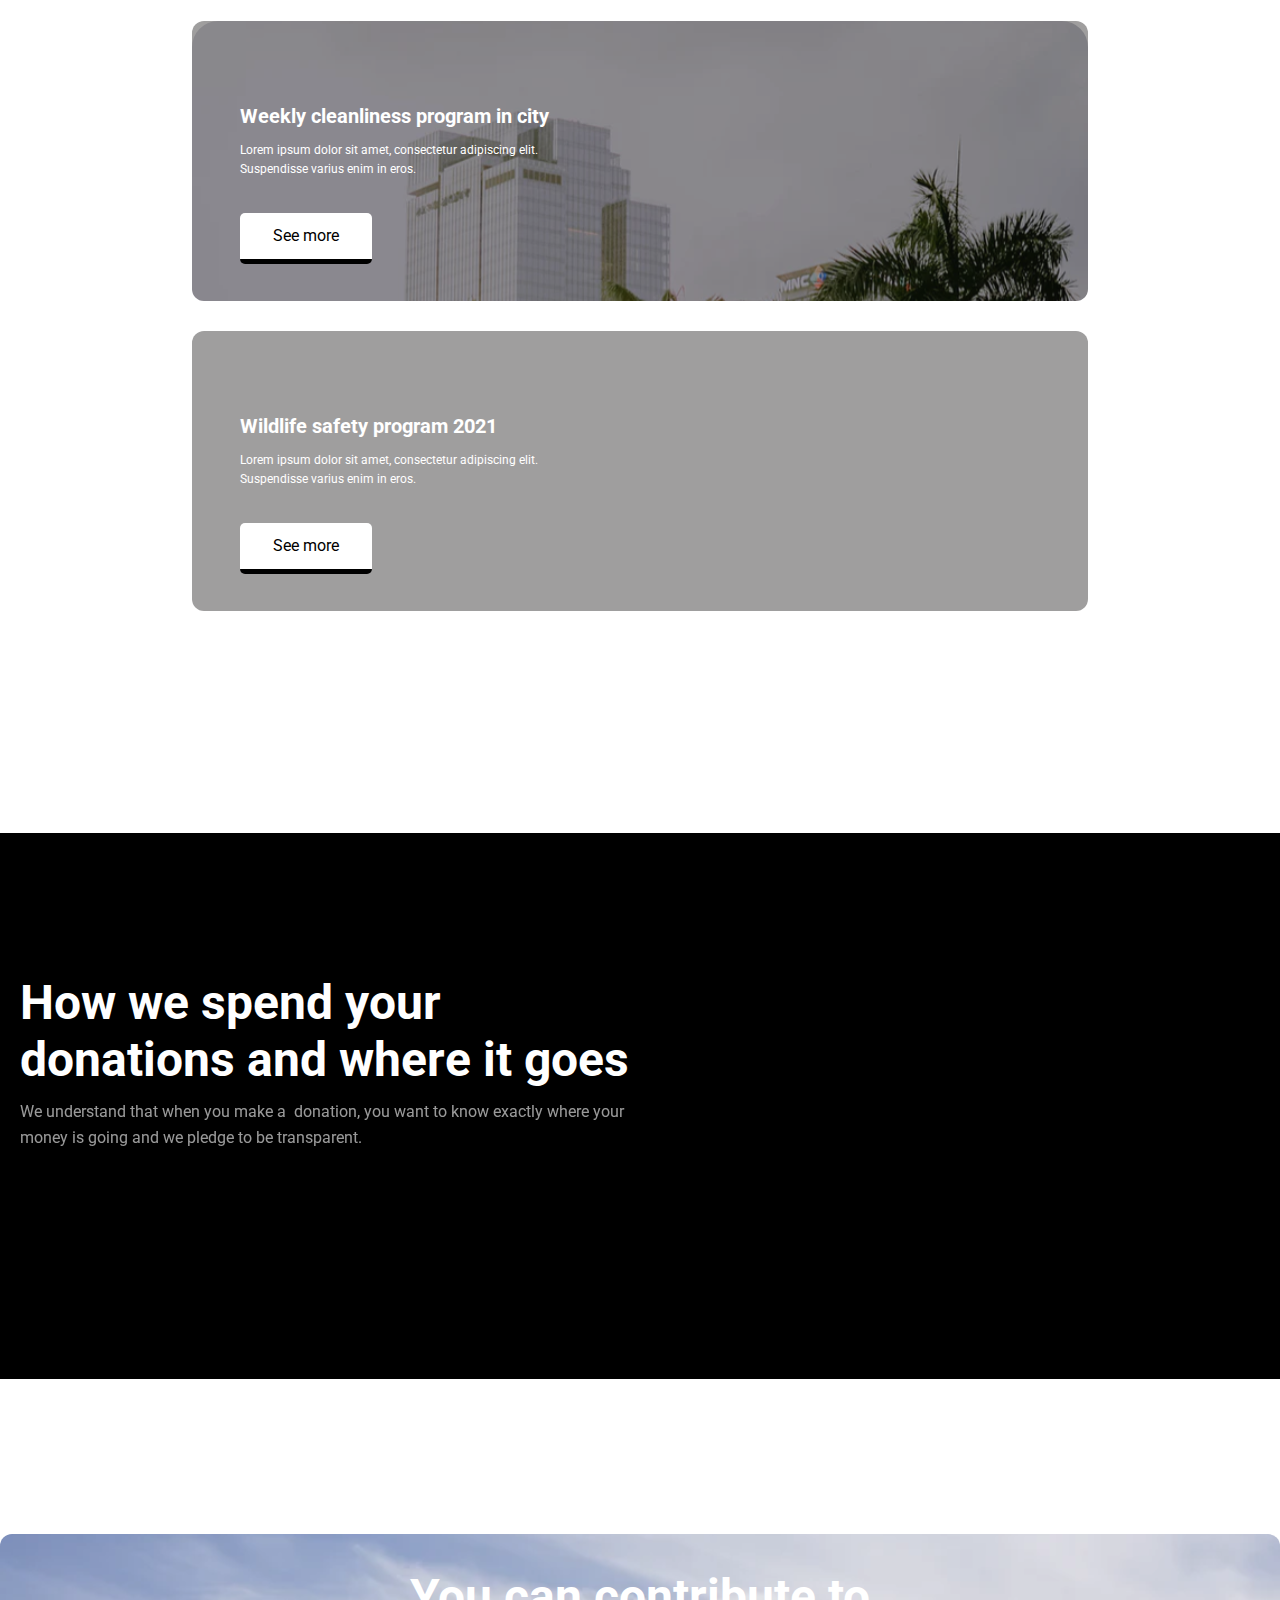
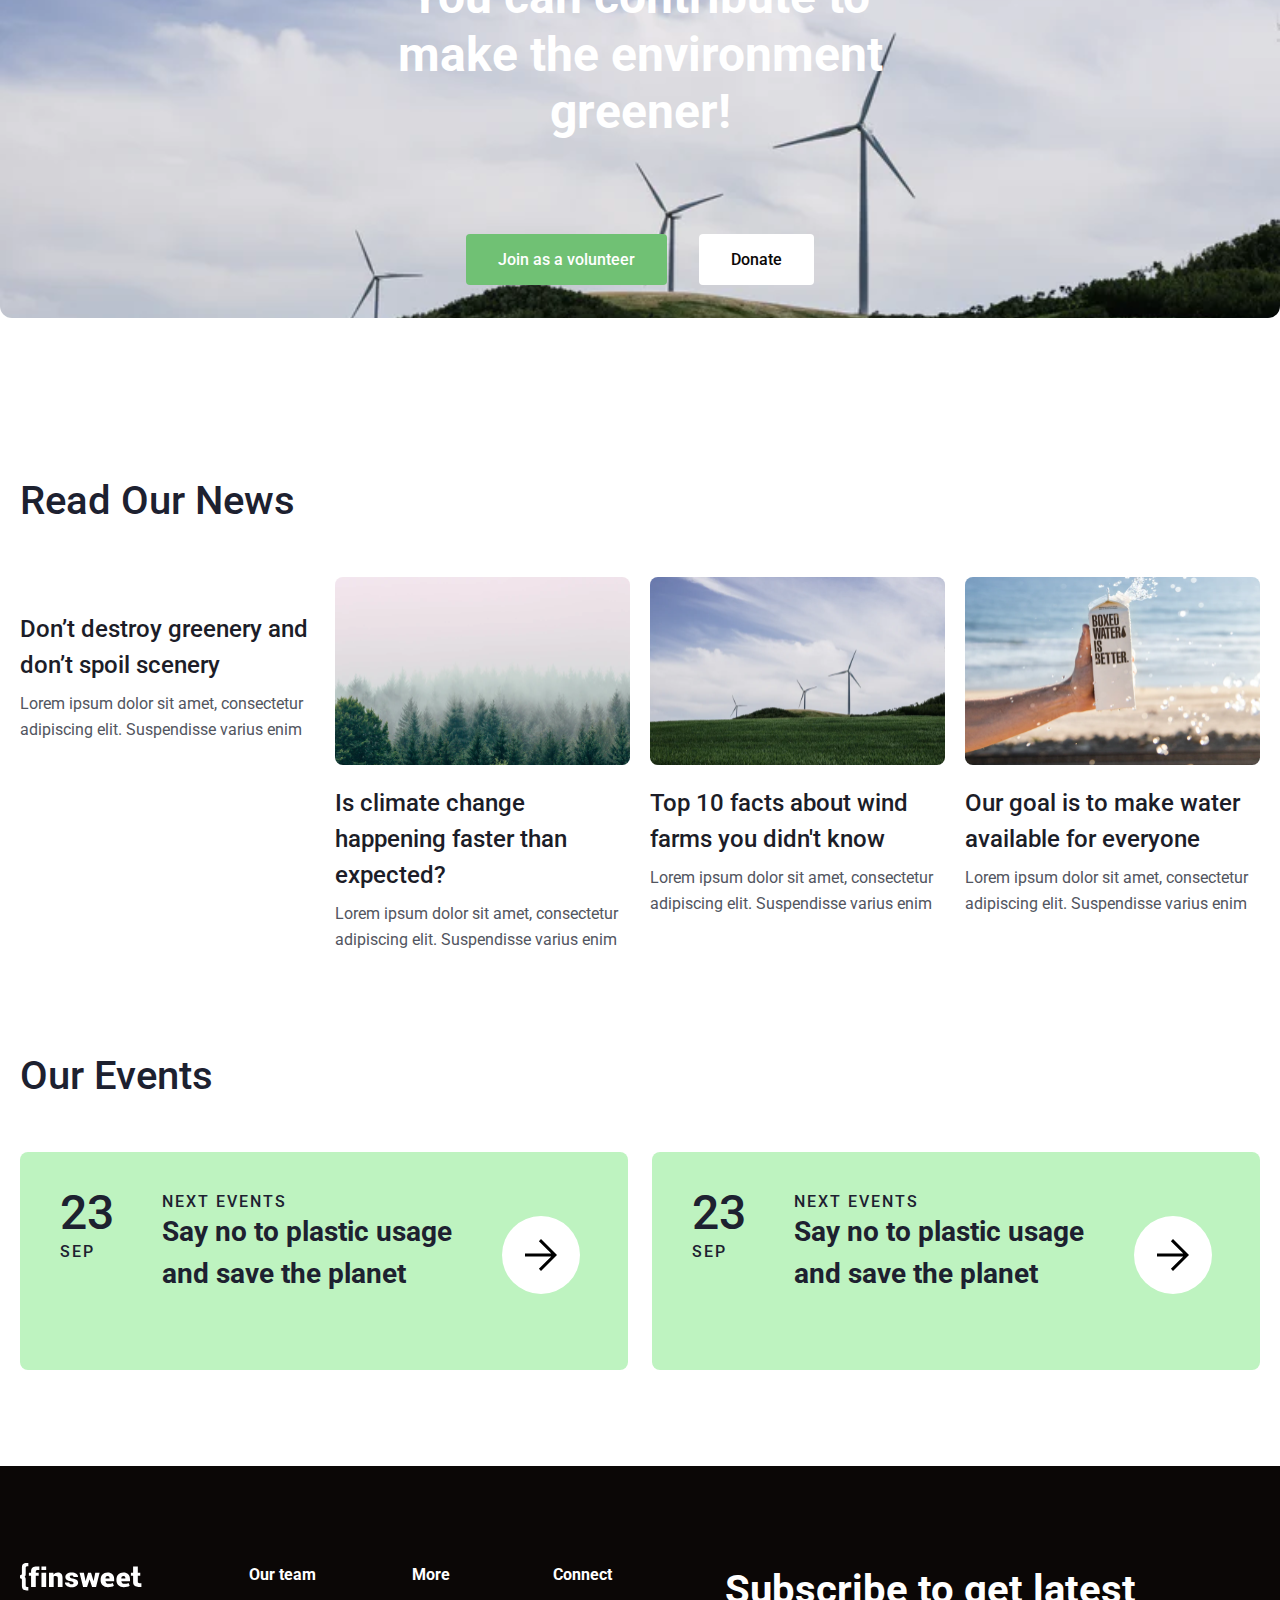
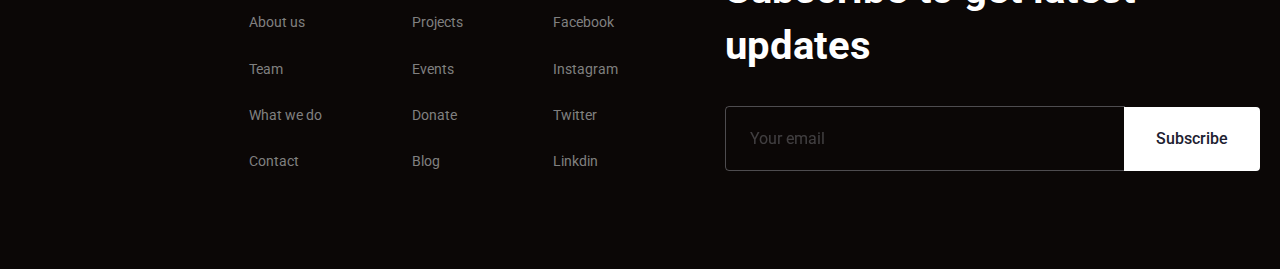
==== commit ebc28c41: "popup added" ====
--- a/index.html
+++ b/index.html
@@ -4,7 +4,7 @@
     <meta charset="UTF-8" />
     <meta http-equiv="X-UA-Compatible" content="IE=edge" />
     <meta name="viewport" content="width=device-width, initial-scale=1.0" />
-    <title>Document</title>
+    <title>Finsweet</title>
     <link rel="stylesheet" href="./css/global.css" />
   </head>
   <body>
@@ -24,16 +24,16 @@
               <div class="dropdown-content-home">
                 <ul class="dropdown-ul">
                   <li class="dropdown-li">
-                    <a href="#" class="dropdown-link">Know about us</a>
-                  </li>
-                  <li class="dropdown-li">
-                    <a href="#" class="dropdown-link">What we do</a>
-                  </li>
-                  <li class="dropdown-li">
-                    <a href="#" class="dropdown-link">Read our news</a>
-                  </li>
-                  <li class="dropdown-li">
-                    <a href="#" class="dropdown-link">Strategy</a>
+                    <a href="about.html" class="dropdown-link">Know about us</a>
+                  </li>
+                  <li class="dropdown-li">
+                    <a href="what-we-do.html" class="dropdown-link">What we do</a>
+                  </li>
+                  <li class="dropdown-li">
+                    <a href="project-read-more.html" class="dropdown-link">Read our news</a>
+                  </li>
+                  <li class="dropdown-li">
+                    <a href="event-read-more.html" class="dropdown-link">Strategy</a>
                   </li>
                   <li class="dropdown-li">
                     <a href="#" class="dropdown-link">Our events</a>
@@ -42,7 +42,7 @@
               </div>
             </li>
             <li class="nav-item dropdownzz">
-              <a href="#" class="nav-link">About us</a>
+              <a href="about.html" class="nav-link">About us</a>
               <div class="dropdown-content-about">
                 <ul class="dropdown-ul">
                   <li class="dropdown-li">
@@ -64,7 +64,7 @@
               </div>
             </li>
             <li class="nav-item dropdown">
-              <a href="#" class="nav-link">What We do</a>
+              <a href="what-we-do.html" class="nav-link">What We do</a>
               <div class="dropdown-content-whatwedo">
                 <ul class="dropdown-ul">
                   <li class="dropdown-li">
@@ -86,7 +86,7 @@
               </div>
             </li>
             <li class="nav-item dropdown">
-              <a href="#" class="nav-link">Media</a>
+              <a href="media.html" class="nav-link">Media</a>
               <div class="dropdown-content-media">
                 <ul class="dropdown-ul">
                   <li class="dropdown-li">
@@ -108,7 +108,7 @@
               </div>
             </li>
             <li class="nav-item dropdown">
-              <a href="#" class="nav-link">Contact</a>
+              <a href="contact-us.html" class="nav-link">Contact</a>
               <div class="dropdown-content-contact">
                 <ul class="dropdown-ul">
                   <li class="dropdown-li">
@@ -134,7 +134,7 @@
               />
             </button>
           </ul>
-          <a href="#" class="nav_btn">Donate</a>
+          <a href="donation.html" class="nav_btn">Donate</a>
           <button id="navbar-open">
             <img width="40px" src="./images/humburger/humburger.svg" alt="" />
           </button>
@@ -488,7 +488,76 @@
     <!-- SECOND SECTION END -->
 
     <!-- THIRD SECTION START -->
-
+    <section>
+        <div class="container">
+          <div class="header__third__secion__title">
+            <img src="Line (2).svg" alt="" />
+            <h1 class="line_big">What we do</h1>
+          </div>
+          <div class="header__content">
+            <div class="header__left">
+              <h1>We care for earth, care for the coming birth</h1>
+              <p>
+                Lorem ipsum dolor sit amet, consectetur adipiscing elit.
+                Suspendisse varius enim in eros elementum tristique.
+              </p>
+              <div class="box">
+                <div class="header__box">
+                  <div class="header__card">
+                    <img src="./images/home/building.svg" alt="" />
+                    <h1>Build Healthy Cities</h1>
+                  </div>
+                  <div class="header__text pad">
+                    <p>
+                      Lorem ipsum dolor sit amet, consectetur adipiscing elit.
+                      Suspendisse varius enim in eros.
+                    </p>
+                  </div>
+                </div>
+                <div class="header__box">
+                  <div class="header__card">
+                    <img src="./images/home/tree.svg" alt="" />
+                    <h1>Build Healthy Cities</h1>
+                  </div>
+                  <div class="header__text pad">
+                    <p>
+                      Lorem ipsum dolor sit amet, consectetur adipiscing elit.
+                      Suspendisse varius enim in eros.
+                    </p>
+                  </div>
+                </div>
+                <div class="header__box">
+                  <div class="header__card">
+                    <img src="./images/home/water.svg" alt="" />
+                    <h1>Build Healthy Cities</h1>
+                  </div>
+                  <div class="header__text pad">
+                    <p>
+                      Lorem ipsum dolor sit amet, consectetur adipiscing elit.
+                      Suspendisse varius enim in eros.
+                    </p>
+                  </div>
+                </div>
+                <div class="header__box">
+                  <div class="header__card">
+                    <img src="./images/home/animal.svg" alt="" />
+                    <h1>Build Healthy Cities</h1>
+                  </div>
+                  <div class="header__text">
+                    <p>
+                      Lorem ipsum dolor sit amet, consectetur adipiscing elit.
+                      Suspendisse varius enim in eros.
+                    </p>
+                  </div>
+                </div>
+              </div>
+            </div>
+            <div class="header__right">
+              <img src="./images/home/third-img.svg" alt="" />
+            </div>
+          </div>
+        </div>
+      </section>
     <!-- THIRD SECTION END -->
 
     <!-- FOURTH SECTION START -->
@@ -607,12 +676,38 @@
         <div class="contribute">
           <h1>You can contribute to make the environment greener!</h1>
           <div class="contribute__href">
-            <a href="#" class="secondary_btn">Join as a volunteer</a>
-            <a href="#" class="secondary_btn">Donate</a>
+            <a href="#" id="open-popup" class="secondary_btn">Join as a volunteer</a>
+            <a href="#" class="secondary_btn donate_bgk">Donate</a>
           </div>
         </div>
       </div>
     </section>
+
+    <!-- popup -->
+    <div id="popup-container">
+      <div class="main_br">
+        <button id="close-popup">Close</button>
+        <input type="checkbox" id="chk" aria-hidden="true">
+          <div class="login">
+            <form class="form">
+              <label for="chk" aria-hidden="true">Log in</label>
+              <input class="input" type="email" name="email" placeholder="Email" required="">
+              <input class="input" type="password" name="pswd" placeholder="Password" required="">
+              <button>Log in</button>
+            </form>
+          </div>
+        <div class="register">
+          <form class="form">
+              <label for="chk" aria-hidden="true">Register</label>
+              <input class="input" type="text" name="txt" placeholder="Username" required="">
+              <input class="input" type="email" name="email" placeholder="Email" required="">
+              <input class="input" type="password" name="pswd" placeholder="Password" required="">
+              <button>Register</button>
+            </form>
+          </div>
+      </div>
+    </div>
+    <!-- popup -->
 
     <section>
       <div class="container">
@@ -623,7 +718,7 @@
         </div>
         <div class="news__box">
           <div class="news__card">
-            <img src="/images/home/news-img-1.svg" alt="" />
+            <img src="./images/home/news-img-1.svg" alt="" />
             <h1>Don’t destroy greenery and don’t spoil scenery</h1>
             <p>
               Lorem ipsum dolor sit amet, consectetur adipiscing elit.
@@ -631,7 +726,7 @@
             </p>
           </div>
           <div class="news__card">
-            <img src="/images/home/news-img-2.svg" alt="" />
+            <img src="./images/home/news-img-2.svg" alt="" />
             <h1>Is climate change happening faster than expected?</h1>
             <p>
               Lorem ipsum dolor sit amet, consectetur adipiscing elit.
@@ -639,7 +734,7 @@
             </p>
           </div>
           <div class="news__card">
-            <img src="/images/home/news-img-3.svg" alt="" />
+            <img src="./images/home/news-img-3.svg" alt="" />
             <h1>Top 10 facts about wind farms you didn't know</h1>
             <p>
               Lorem ipsum dolor sit amet, consectetur adipiscing elit.
@@ -647,7 +742,7 @@
             </p>
           </div>
           <div class="news__card">
-            <img src="/images/home/news-img-4.svg" alt="" />
+            <img src="./images/home/news-img-4.svg" alt="" />
             <h1>Our goal is to make water available for everyone</h1>
             <p>
               Lorem ipsum dolor sit amet, consectetur adipiscing elit.
@@ -658,7 +753,7 @@
       </div>
     </section>
 
-    <section>
+    <section id="news">
       <div class="container">
         <div class="news">
           <div class="news__title">
@@ -724,19 +819,19 @@
           <div class="menus-our-team">
             <ul>
               <h4>Our team</h4>
-              <li><a href="#">About us</a></li>
-              <li><a href="#">Team</a></li>
-              <li><a href="#">What we do</a></li>
-              <li><a href="#">Contact</a></li>
+              <li><a href="about.html">About us</a></li>
+              <li><a href="https://github.com/Diyorbekkdev/finsweet-demo.git">Team</a></li>
+              <li><a href="what-we-do.html">What we do</a></li>
+              <li><a href="contact-us.html">Contact</a></li>
             </ul>
           </div>
           <div class="menus-more">
             <ul>
               <h4>More</h4>
-              <li><a href="#">Projects</a></li>
-              <li><a href="#">Events</a></li>
-              <li><a href="#">Donate</a></li>
-              <li><a href="#">Blog</a></li>
+              <li><a href="project-read-more.html">Projects</a></li>
+              <li><a href="event-read-more.html">Events</a></li>
+              <li><a href="donation.html">Donate</a></li>
+              <li><a href="blog-post-read-more.html">Blog</a></li>
             </ul>
           </div>
           <div class="menus-Connect">
--- a/css/global.css
+++ b/css/global.css
@@ -31,4 +31,155 @@
 @import "./state/hidden.css";
 
 /* THEME */
-@import "./theme/dark.css"+@import "./theme/dark.css";
+
+
+
+
+
+#popup-container {
+    display: none;
+    position: fixed;
+    top: 0px;
+    left: 29vw;
+    backdrop-filter: 100%;
+    height: 100vh;
+    width: 40%;
+    z-index: 9999;
+    background: rgba(0,0,0,0.6);
+    background-size: 50%;
+    filter: blur(100%);
+  }
+
+
+  #close-popup {
+    display: block;
+    margin-top: 20px;
+    background-color: #007bff;
+    color: white;
+    border: none;
+    width: 50%;
+    transition: .3s ease-in-out;
+    padding: 10px 20px;
+    border-radius: 5px;
+    cursor: pointer;
+    margin: 20px auto;
+  }
+  
+  #close-popup:hover {
+    background-color: #0062cc;
+  }
+
+
+.main_br {
+    position: relative;
+    display: flex;
+    flex-direction: column;
+    background-color: #240046;
+    /* max-height: 420px; */
+    overflow: hidden;
+    border-radius: 12px;
+    box-shadow: 7px 7px 10px 3px #24004628;
+  }
+  
+  .form {
+    display: flex;
+    flex-direction: column;
+    gap: 14px;
+    padding: 24px;
+  }
+  
+  /*checkbox to switch from sign up to login*/
+  #chk {
+    display: none;
+  }
+  
+  /*Login*/
+  .login {
+    position: relative;
+    width: 100%;
+    height: 100%;
+  }
+  
+ .main_br .login label {
+    margin: 25% 0 5%;
+  }
+  
+ label {
+    color: #fff;
+    font-size: 2rem;
+    justify-content: center;
+    display: flex;
+    font-weight: bold;
+    cursor: pointer;
+    transition: .5s ease-in-out;
+  }
+  
+ .input {
+    width: 100%;
+    height: 40px;
+    background: #e0dede;
+    padding: 10px;
+    border: none;
+    outline: none;
+    border-radius: 4px;
+  }
+  
+  /*Register*/
+  .register {
+    background: #eee;
+    border-radius: 60% / 10%;
+    transform: translateY(5%);
+    transition: .8s ease-in-out;
+  }
+  
+  .register label {
+    color: #573b8a;
+    transform: scale(.6);
+  }
+  
+  #chk:checked ~ .register {
+    transform: translateY(-60%);
+  }
+  
+  #chk:checked ~ .register label {
+    transform: scale(1);
+    margin: 10% 0 5%;
+  }
+  
+  #chk:checked ~ .login label {
+    transform: scale(.6);
+    margin: 5% 0 5%;
+  }   
+  /*Button*/
+  .form button {
+    width: 85%;
+    height: 40px;
+    margin: 12px auto 10%;
+    color: #fff;
+    background: #573b8a;
+    font-size: 1rem;
+    font-weight: bold;
+    border: none;
+    border-radius: 4px;
+    cursor: pointer;
+    transition: .2s ease-in;
+  }
+  
+ .main_br .form button:hover {
+    background-color: #6d44b8;
+  }
+
+  body.popup-open {
+    overflow: hidden;
+  }
+
+  @media (max-width: 750px){
+    #popup-container{
+        width: 100%;
+        height: 100%;
+        left: 0;
+    }
+  }
+
+  